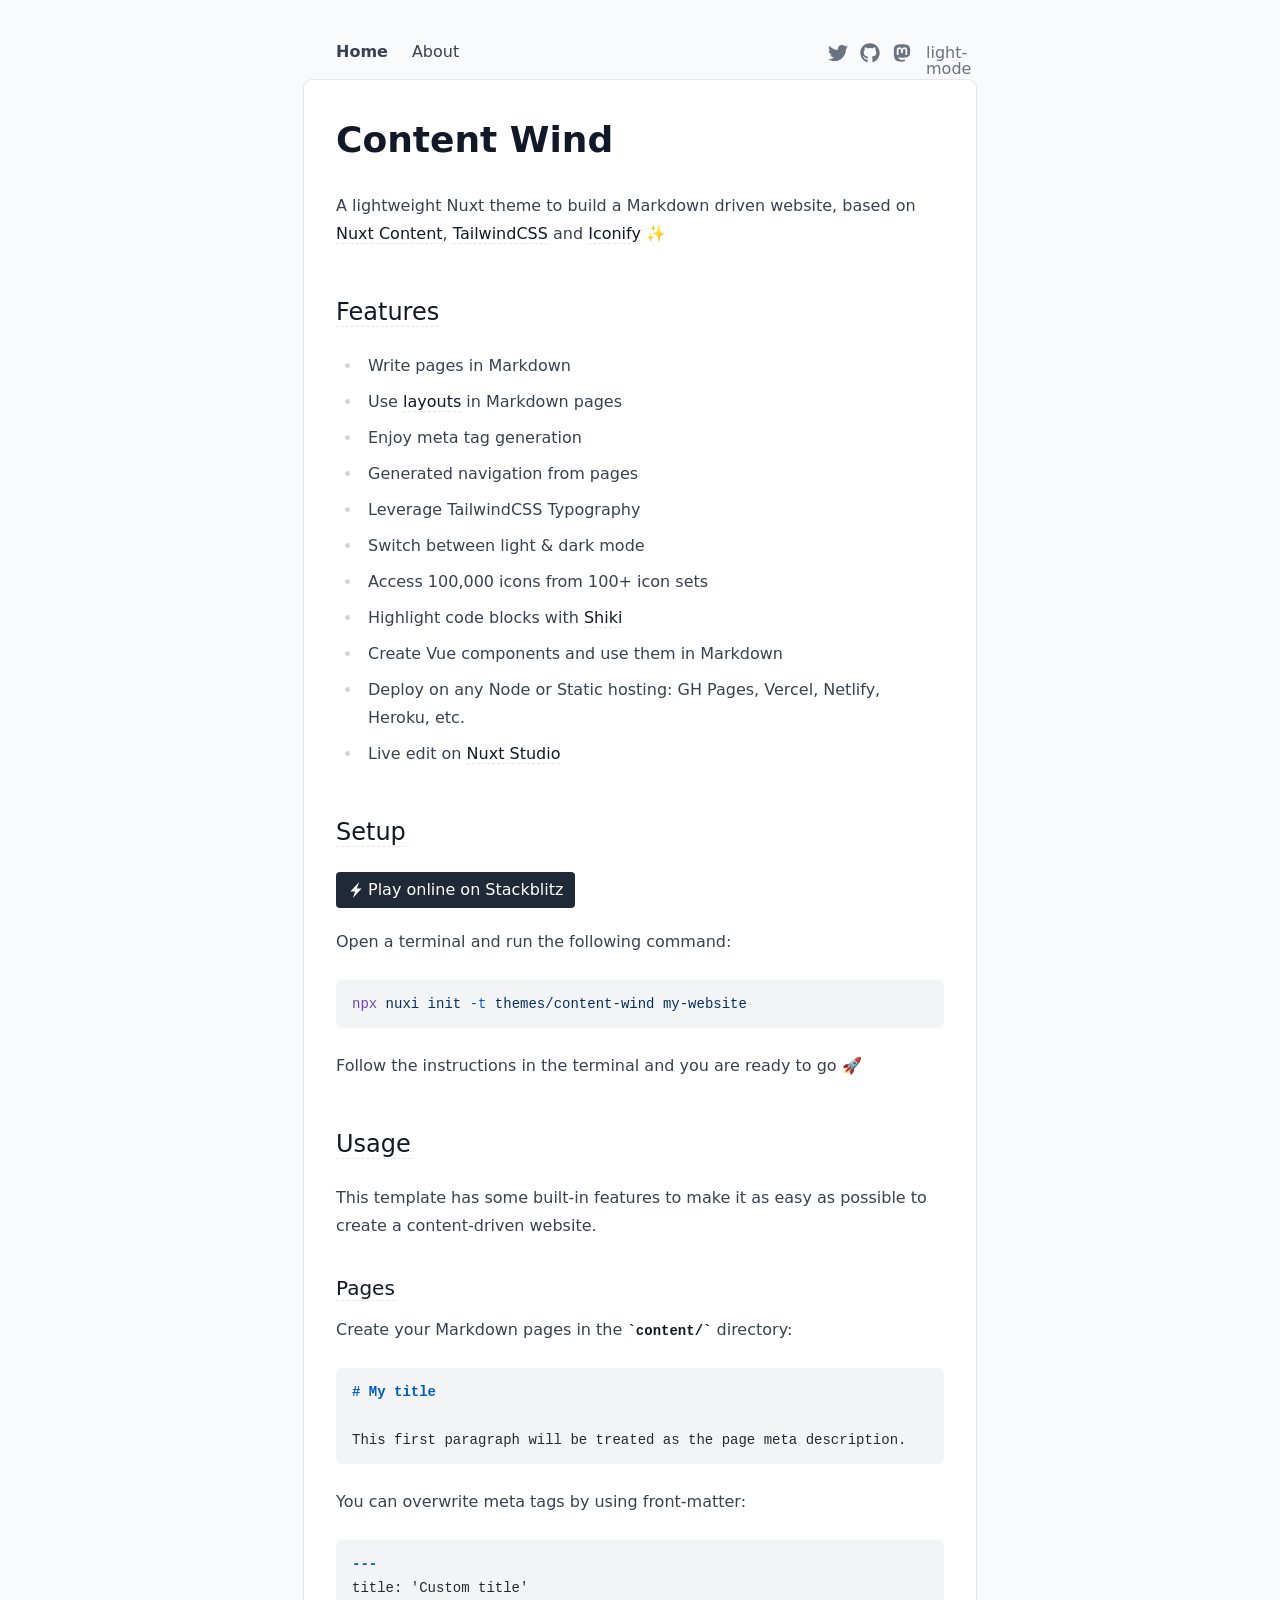
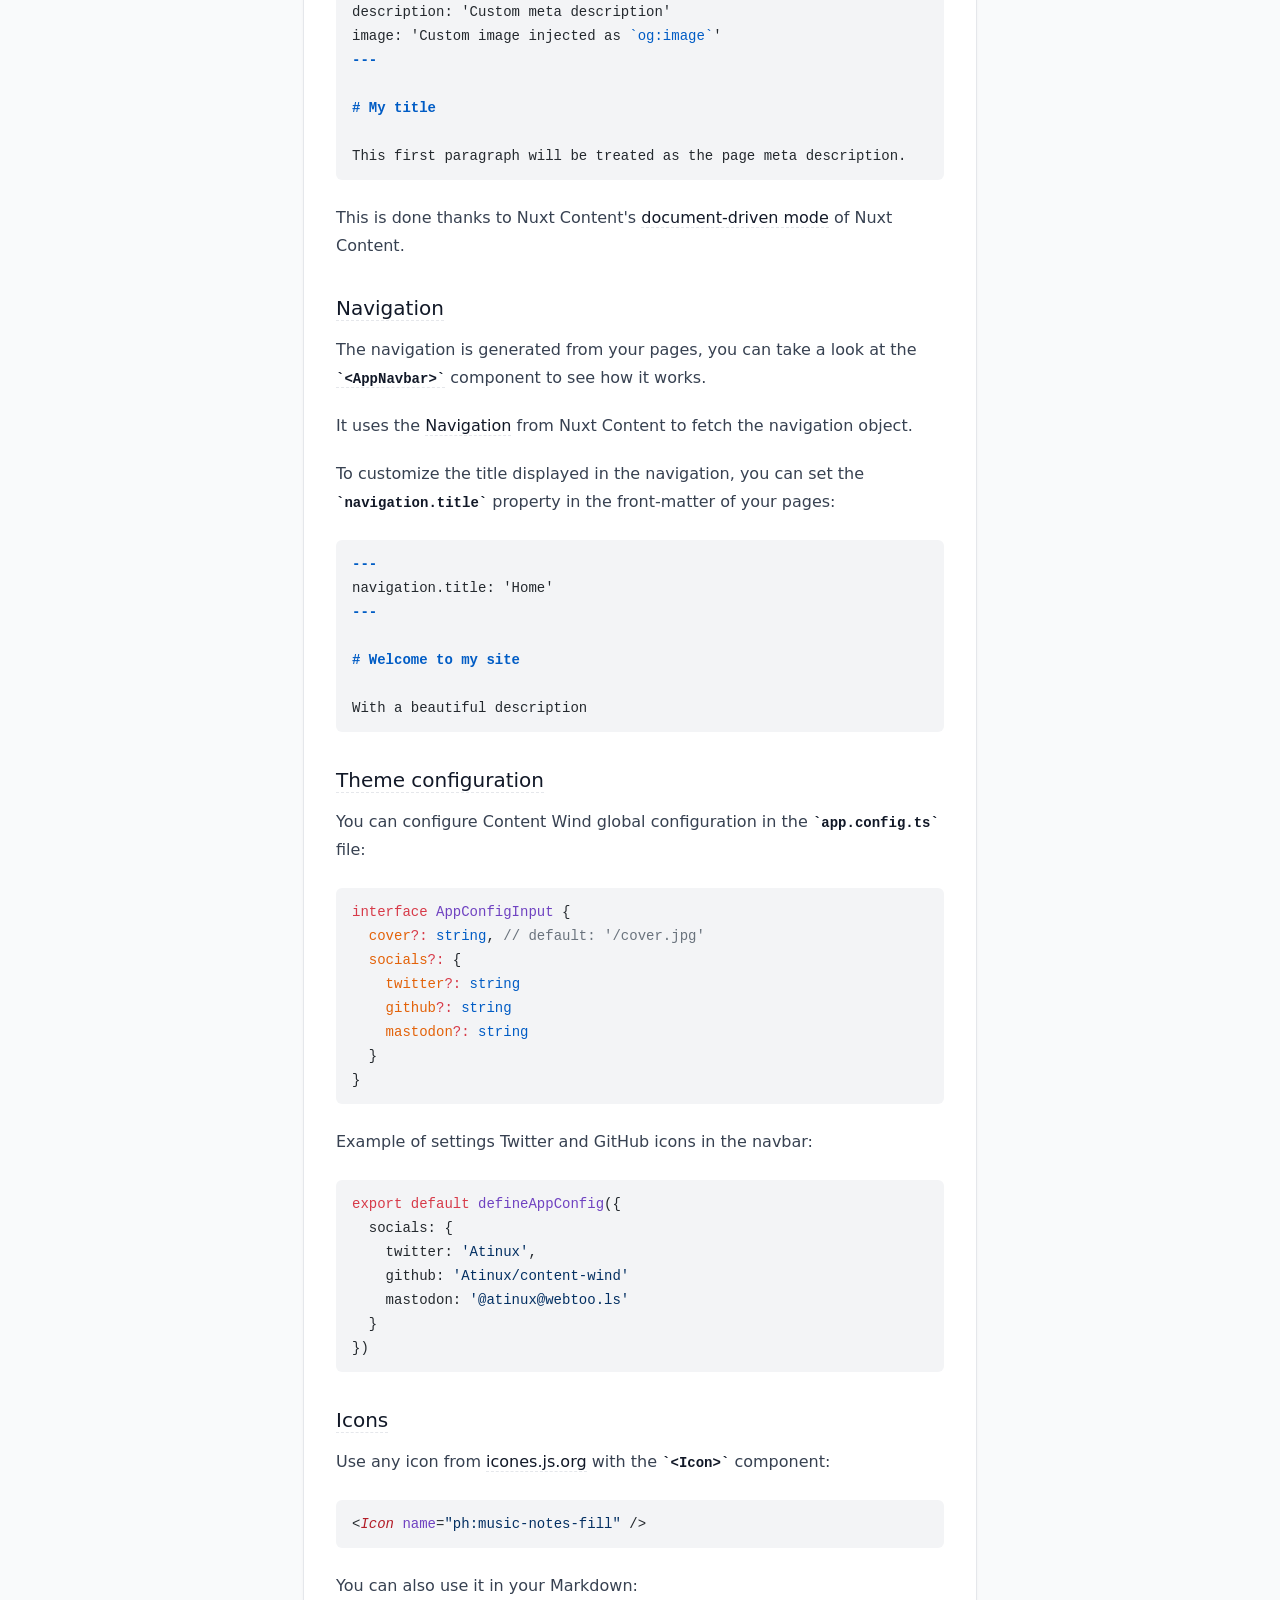
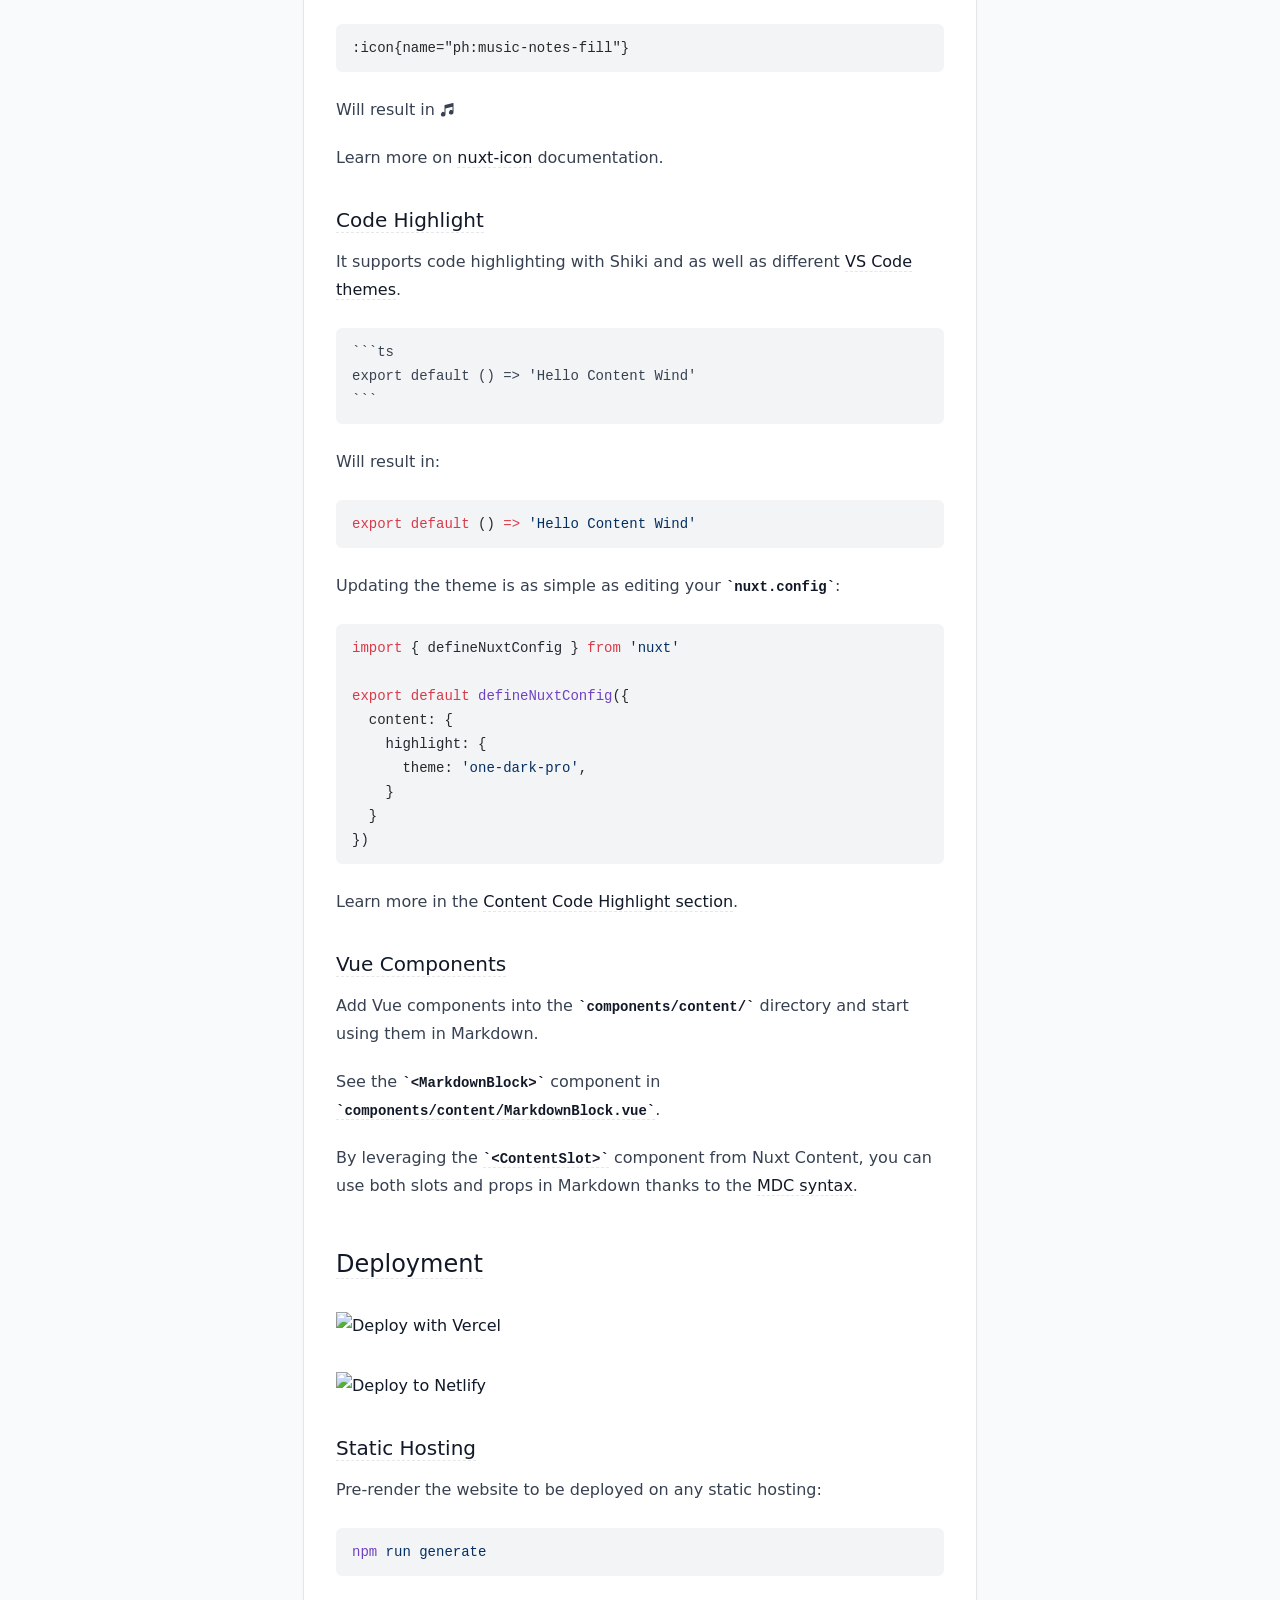
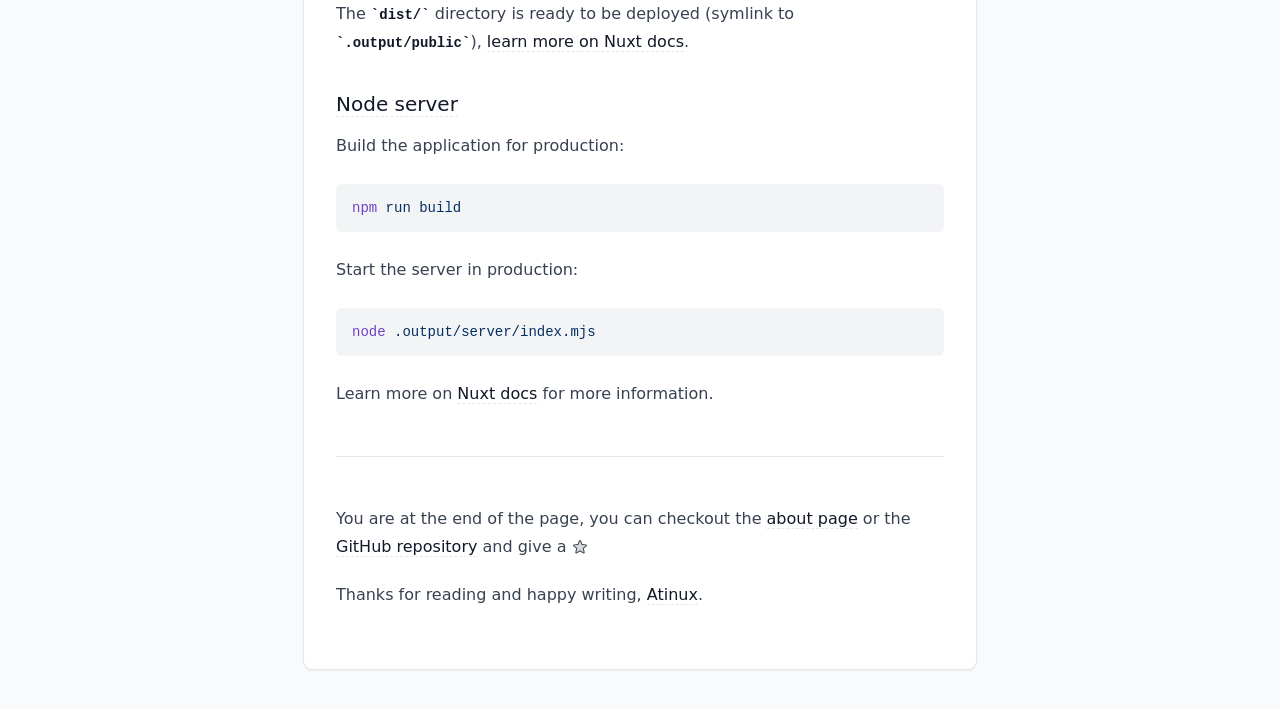
==== index.html @ c70bf77c "Deploying to gh-pages from @ KrisLee1/NuxtStudio@f29d70fa47eca642c0a9702075d99771a6ee9a76 🚀" ====
<!DOCTYPE html><html  lang="en" data-capo=""><head><meta charset="utf-8">
<meta name="viewport" content="width=device-width, initial-scale=1">
<title>Content Wind</title>
<style>/*! tailwindcss v3.4.11 | MIT License | https://tailwindcss.com*/*,:after,:before{border:0 solid #e5e7eb;box-sizing:border-box}:after,:before{--tw-content:""}:host,html{line-height:1.5;-webkit-text-size-adjust:100%;font-family:ui-sans-serif,system-ui,sans-serif,Apple Color Emoji,Segoe UI Emoji,Segoe UI Symbol,Noto Color Emoji;font-feature-settings:normal;font-variation-settings:normal;tab-size:4;-webkit-tap-highlight-color:transparent}body{line-height:inherit;margin:0}hr{border-top-width:1px;color:inherit;height:0}abbr:where([title]){-webkit-text-decoration:underline dotted;text-decoration:underline dotted}h1,h2,h3,h4,h5,h6{font-size:inherit;font-weight:inherit}a{color:inherit;text-decoration:inherit}b,strong{font-weight:bolder}code,kbd,pre,samp{font-family:ui-monospace,SFMono-Regular,Menlo,Monaco,Consolas,Liberation Mono,Courier New,monospace;font-feature-settings:normal;font-size:1em;font-variation-settings:normal}small{font-size:80%}sub,sup{font-size:75%;line-height:0;position:relative;vertical-align:initial}sub{bottom:-.25em}sup{top:-.5em}table{border-collapse:collapse;border-color:inherit;text-indent:0}button,input,optgroup,select,textarea{color:inherit;font-family:inherit;font-feature-settings:inherit;font-size:100%;font-variation-settings:inherit;font-weight:inherit;letter-spacing:inherit;line-height:inherit;margin:0;padding:0}button,select{text-transform:none}button,input:where([type=button]),input:where([type=reset]),input:where([type=submit]){-webkit-appearance:button;background-color:initial;background-image:none}:-moz-focusring{outline:auto}:-moz-ui-invalid{box-shadow:none}progress{vertical-align:initial}::-webkit-inner-spin-button,::-webkit-outer-spin-button{height:auto}[type=search]{-webkit-appearance:textfield;outline-offset:-2px}::-webkit-search-decoration{-webkit-appearance:none}::-webkit-file-upload-button{-webkit-appearance:button;font:inherit}summary{display:list-item}blockquote,dd,dl,figure,h1,h2,h3,h4,h5,h6,hr,p,pre{margin:0}fieldset{margin:0}fieldset,legend{padding:0}menu,ol,ul{list-style:none;margin:0;padding:0}dialog{padding:0}textarea{resize:vertical}input::placeholder,textarea::placeholder{color:#9ca3af;opacity:1}[role=button],button{cursor:pointer}:disabled{cursor:default}audio,canvas,embed,iframe,img,object,svg,video{display:block;vertical-align:middle}img,video{height:auto;max-width:100%}[hidden]{display:none}*,::backdrop,:after,:before{--tw-border-spacing-x:0;--tw-border-spacing-y:0;--tw-translate-x:0;--tw-translate-y:0;--tw-rotate:0;--tw-skew-x:0;--tw-skew-y:0;--tw-scale-x:1;--tw-scale-y:1;--tw-pan-x: ;--tw-pan-y: ;--tw-pinch-zoom: ;--tw-scroll-snap-strictness:proximity;--tw-gradient-from-position: ;--tw-gradient-via-position: ;--tw-gradient-to-position: ;--tw-ordinal: ;--tw-slashed-zero: ;--tw-numeric-figure: ;--tw-numeric-spacing: ;--tw-numeric-fraction: ;--tw-ring-inset: ;--tw-ring-offset-width:0px;--tw-ring-offset-color:#fff;--tw-ring-color:#3b82f680;--tw-ring-offset-shadow:0 0 #0000;--tw-ring-shadow:0 0 #0000;--tw-shadow:0 0 #0000;--tw-shadow-colored:0 0 #0000;--tw-blur: ;--tw-brightness: ;--tw-contrast: ;--tw-grayscale: ;--tw-hue-rotate: ;--tw-invert: ;--tw-saturate: ;--tw-sepia: ;--tw-drop-shadow: ;--tw-backdrop-blur: ;--tw-backdrop-brightness: ;--tw-backdrop-contrast: ;--tw-backdrop-grayscale: ;--tw-backdrop-hue-rotate: ;--tw-backdrop-invert: ;--tw-backdrop-opacity: ;--tw-backdrop-saturate: ;--tw-backdrop-sepia: ;--tw-contain-size: ;--tw-contain-layout: ;--tw-contain-paint: ;--tw-contain-style: }.prose{color:var(--tw-prose-body);max-width:65ch}.prose :where(p):not(:where([class~=not-prose],[class~=not-prose] *)){margin-bottom:1.25em;margin-top:1.25em}.prose :where([class~=lead]):not(:where([class~=not-prose],[class~=not-prose] *)){color:var(--tw-prose-lead);font-size:1.25em;line-height:1.6;margin-bottom:1.2em;margin-top:1.2em}.prose :where(a):not(:where([class~=not-prose],[class~=not-prose] *)){color:var(--tw-prose-links);font-weight:500;text-decoration:underline}.prose :where(strong):not(:where([class~=not-prose],[class~=not-prose] *)){color:var(--tw-prose-bold);font-weight:600}.prose :where(a strong):not(:where([class~=not-prose],[class~=not-prose] *)){color:inherit}.prose :where(blockquote strong):not(:where([class~=not-prose],[class~=not-prose] *)){color:inherit}.prose :where(thead th strong):not(:where([class~=not-prose],[class~=not-prose] *)){color:inherit}.prose :where(ol):not(:where([class~=not-prose],[class~=not-prose] *)){list-style-type:decimal;margin-bottom:1.25em;margin-top:1.25em;padding-inline-start:1.625em}.prose :where(ol[type=A]):not(:where([class~=not-prose],[class~=not-prose] *)){list-style-type:upper-alpha}.prose :where(ol[type=a]):not(:where([class~=not-prose],[class~=not-prose] *)){list-style-type:lower-alpha}.prose :where(ol[type=A s]):not(:where([class~=not-prose],[class~=not-prose] *)){list-style-type:upper-alpha}.prose :where(ol[type=a s]):not(:where([class~=not-prose],[class~=not-prose] *)){list-style-type:lower-alpha}.prose :where(ol[type=I]):not(:where([class~=not-prose],[class~=not-prose] *)){list-style-type:upper-roman}.prose :where(ol[type=i]):not(:where([class~=not-prose],[class~=not-prose] *)){list-style-type:lower-roman}.prose :where(ol[type=I s]):not(:where([class~=not-prose],[class~=not-prose] *)){list-style-type:upper-roman}.prose :where(ol[type=i s]):not(:where([class~=not-prose],[class~=not-prose] *)){list-style-type:lower-roman}.prose :where(ol[type="1"]):not(:where([class~=not-prose],[class~=not-prose] *)){list-style-type:decimal}.prose :where(ul):not(:where([class~=not-prose],[class~=not-prose] *)){list-style-type:disc;margin-bottom:1.25em;margin-top:1.25em;padding-inline-start:1.625em}.prose :where(ol>li):not(:where([class~=not-prose],[class~=not-prose] *))::marker{color:var(--tw-prose-counters);font-weight:400}.prose :where(ul>li):not(:where([class~=not-prose],[class~=not-prose] *))::marker{color:var(--tw-prose-bullets)}.prose :where(dt):not(:where([class~=not-prose],[class~=not-prose] *)){color:var(--tw-prose-headings);font-weight:600;margin-top:1.25em}.prose :where(hr):not(:where([class~=not-prose],[class~=not-prose] *)){border-color:var(--tw-prose-hr);border-top-width:1px;margin-bottom:3em;margin-top:3em}.prose :where(blockquote):not(:where([class~=not-prose],[class~=not-prose] *)){border-inline-start-color:var(--tw-prose-quote-borders);border-inline-start-width:.25rem;color:var(--tw-prose-quotes);font-style:italic;font-weight:500;margin-bottom:1.6em;margin-top:1.6em;padding-inline-start:1em;quotes:"\201C""\201D""\2018""\2019"}.prose :where(blockquote p:first-of-type):not(:where([class~=not-prose],[class~=not-prose] *)):before{content:open-quote}.prose :where(blockquote p:last-of-type):not(:where([class~=not-prose],[class~=not-prose] *)):after{content:close-quote}.prose :where(h1):not(:where([class~=not-prose],[class~=not-prose] *)){color:var(--tw-prose-headings);font-size:2.25em;font-weight:800;line-height:1.1111111;margin-bottom:.8888889em;margin-top:0}.prose :where(h1 strong):not(:where([class~=not-prose],[class~=not-prose] *)){color:inherit;font-weight:900}.prose :where(h2):not(:where([class~=not-prose],[class~=not-prose] *)){color:var(--tw-prose-headings);font-size:1.5em;font-weight:700;line-height:1.3333333;margin-bottom:1em;margin-top:2em}.prose :where(h2 strong):not(:where([class~=not-prose],[class~=not-prose] *)){color:inherit;font-weight:800}.prose :where(h3):not(:where([class~=not-prose],[class~=not-prose] *)){color:var(--tw-prose-headings);font-size:1.25em;font-weight:600;line-height:1.6;margin-bottom:.6em;margin-top:1.6em}.prose :where(h3 strong):not(:where([class~=not-prose],[class~=not-prose] *)){color:inherit;font-weight:700}.prose :where(h4):not(:where([class~=not-prose],[class~=not-prose] *)){color:var(--tw-prose-headings);font-weight:600;line-height:1.5;margin-bottom:.5em;margin-top:1.5em}.prose :where(h4 strong):not(:where([class~=not-prose],[class~=not-prose] *)){color:inherit;font-weight:700}.prose :where(img):not(:where([class~=not-prose],[class~=not-prose] *)){margin-bottom:2em;margin-top:2em}.prose :where(picture):not(:where([class~=not-prose],[class~=not-prose] *)){display:block;margin-bottom:2em;margin-top:2em}.prose :where(video):not(:where([class~=not-prose],[class~=not-prose] *)){margin-bottom:2em;margin-top:2em}.prose :where(kbd):not(:where([class~=not-prose],[class~=not-prose] *)){border-radius:.3125rem;box-shadow:0 0 0 1px rgb(var(--tw-prose-kbd-shadows)/10%),0 3px 0 rgb(var(--tw-prose-kbd-shadows)/10%);color:var(--tw-prose-kbd);font-family:inherit;font-size:.875em;font-weight:500;padding-inline-end:.375em;padding-bottom:.1875em;padding-top:.1875em;padding-inline-start:.375em}.prose :where(code):not(:where([class~=not-prose],[class~=not-prose] *)){color:var(--tw-prose-code);font-size:.875em;font-weight:600}.prose :where(code):not(:where([class~=not-prose],[class~=not-prose] *)):before{content:"`"}.prose :where(code):not(:where([class~=not-prose],[class~=not-prose] *)):after{content:"`"}.prose :where(a code):not(:where([class~=not-prose],[class~=not-prose] *)){color:inherit}.prose :where(h1 code):not(:where([class~=not-prose],[class~=not-prose] *)){color:inherit}.prose :where(h2 code):not(:where([class~=not-prose],[class~=not-prose] *)){color:inherit;font-size:.875em}.prose :where(h3 code):not(:where([class~=not-prose],[class~=not-prose] *)){color:inherit;font-size:.9em}.prose :where(h4 code):not(:where([class~=not-prose],[class~=not-prose] *)){color:inherit}.prose :where(blockquote code):not(:where([class~=not-prose],[class~=not-prose] *)){color:inherit}.prose :where(thead th code):not(:where([class~=not-prose],[class~=not-prose] *)){color:inherit}.prose :where(pre):not(:where([class~=not-prose],[class~=not-prose] *)){background-color:var(--tw-prose-pre-bg);border-radius:.375rem;color:var(--tw-prose-pre-code);font-size:.875em;font-weight:400;line-height:1.7142857;margin-bottom:1.7142857em;margin-top:1.7142857em;overflow-x:auto;padding-inline-end:1.1428571em;padding-bottom:.8571429em;padding-top:.8571429em;padding-inline-start:1.1428571em}.prose :where(pre code):not(:where([class~=not-prose],[class~=not-prose] *)){background-color:initial;border-radius:0;border-width:0;color:inherit;font-family:inherit;font-size:inherit;font-weight:inherit;line-height:inherit;padding:0}.prose :where(pre code):not(:where([class~=not-prose],[class~=not-prose] *)):before{content:none}.prose :where(pre code):not(:where([class~=not-prose],[class~=not-prose] *)):after{content:none}.prose :where(table):not(:where([class~=not-prose],[class~=not-prose] *)){font-size:.875em;line-height:1.7142857;margin-bottom:2em;margin-top:2em;table-layout:auto;width:100%}.prose :where(thead):not(:where([class~=not-prose],[class~=not-prose] *)){border-bottom-color:var(--tw-prose-th-borders);border-bottom-width:1px}.prose :where(thead th):not(:where([class~=not-prose],[class~=not-prose] *)){color:var(--tw-prose-headings);font-weight:600;padding-inline-end:.5714286em;padding-bottom:.5714286em;padding-inline-start:.5714286em;vertical-align:bottom}.prose :where(tbody tr):not(:where([class~=not-prose],[class~=not-prose] *)){border-bottom-color:var(--tw-prose-td-borders);border-bottom-width:1px}.prose :where(tbody tr:last-child):not(:where([class~=not-prose],[class~=not-prose] *)){border-bottom-width:0}.prose :where(tbody td):not(:where([class~=not-prose],[class~=not-prose] *)){vertical-align:initial}.prose :where(tfoot):not(:where([class~=not-prose],[class~=not-prose] *)){border-top-color:var(--tw-prose-th-borders);border-top-width:1px}.prose :where(tfoot td):not(:where([class~=not-prose],[class~=not-prose] *)){vertical-align:top}.prose :where(th,td):not(:where([class~=not-prose],[class~=not-prose] *)){text-align:start}.prose :where(figure>*):not(:where([class~=not-prose],[class~=not-prose] *)){margin-bottom:0;margin-top:0}.prose :where(figcaption):not(:where([class~=not-prose],[class~=not-prose] *)){color:var(--tw-prose-captions);font-size:.875em;line-height:1.4285714;margin-top:.8571429em}.prose{--tw-prose-body:#374151;--tw-prose-headings:#111827;--tw-prose-lead:#4b5563;--tw-prose-links:#111827;--tw-prose-bold:#111827;--tw-prose-counters:#6b7280;--tw-prose-bullets:#d1d5db;--tw-prose-hr:#e5e7eb;--tw-prose-quotes:#111827;--tw-prose-quote-borders:#e5e7eb;--tw-prose-captions:#6b7280;--tw-prose-kbd:#111827;--tw-prose-kbd-shadows:17 24 39;--tw-prose-code:#111827;--tw-prose-pre-code:#e5e7eb;--tw-prose-pre-bg:#1f2937;--tw-prose-th-borders:#d1d5db;--tw-prose-td-borders:#e5e7eb;--tw-prose-invert-body:#d1d5db;--tw-prose-invert-headings:#fff;--tw-prose-invert-lead:#9ca3af;--tw-prose-invert-links:#fff;--tw-prose-invert-bold:#fff;--tw-prose-invert-counters:#9ca3af;--tw-prose-invert-bullets:#4b5563;--tw-prose-invert-hr:#374151;--tw-prose-invert-quotes:#f3f4f6;--tw-prose-invert-quote-borders:#374151;--tw-prose-invert-captions:#9ca3af;--tw-prose-invert-kbd:#fff;--tw-prose-invert-kbd-shadows:255 255 255;--tw-prose-invert-code:#fff;--tw-prose-invert-pre-code:#d1d5db;--tw-prose-invert-pre-bg:#00000080;--tw-prose-invert-th-borders:#4b5563;--tw-prose-invert-td-borders:#374151;font-size:1rem;line-height:1.75}.prose :where(picture>img):not(:where([class~=not-prose],[class~=not-prose] *)){margin-bottom:0;margin-top:0}.prose :where(li):not(:where([class~=not-prose],[class~=not-prose] *)){margin-bottom:.5em;margin-top:.5em}.prose :where(ol>li):not(:where([class~=not-prose],[class~=not-prose] *)){padding-inline-start:.375em}.prose :where(ul>li):not(:where([class~=not-prose],[class~=not-prose] *)){padding-inline-start:.375em}.prose :where(.prose>ul>li p):not(:where([class~=not-prose],[class~=not-prose] *)){margin-bottom:.75em;margin-top:.75em}.prose :where(.prose>ul>li>p:first-child):not(:where([class~=not-prose],[class~=not-prose] *)){margin-top:1.25em}.prose :where(.prose>ul>li>p:last-child):not(:where([class~=not-prose],[class~=not-prose] *)){margin-bottom:1.25em}.prose :where(.prose>ol>li>p:first-child):not(:where([class~=not-prose],[class~=not-prose] *)){margin-top:1.25em}.prose :where(.prose>ol>li>p:last-child):not(:where([class~=not-prose],[class~=not-prose] *)){margin-bottom:1.25em}.prose :where(ul ul,ul ol,ol ul,ol ol):not(:where([class~=not-prose],[class~=not-prose] *)){margin-bottom:.75em;margin-top:.75em}.prose :where(dl):not(:where([class~=not-prose],[class~=not-prose] *)){margin-bottom:1.25em;margin-top:1.25em}.prose :where(dd):not(:where([class~=not-prose],[class~=not-prose] *)){margin-top:.5em;padding-inline-start:1.625em}.prose :where(hr+*):not(:where([class~=not-prose],[class~=not-prose] *)){margin-top:0}.prose :where(h2+*):not(:where([class~=not-prose],[class~=not-prose] *)){margin-top:0}.prose :where(h3+*):not(:where([class~=not-prose],[class~=not-prose] *)){margin-top:0}.prose :where(h4+*):not(:where([class~=not-prose],[class~=not-prose] *)){margin-top:0}.prose :where(thead th:first-child):not(:where([class~=not-prose],[class~=not-prose] *)){padding-inline-start:0}.prose :where(thead th:last-child):not(:where([class~=not-prose],[class~=not-prose] *)){padding-inline-end:0}.prose :where(tbody td,tfoot td):not(:where([class~=not-prose],[class~=not-prose] *)){padding-inline-end:.5714286em;padding-bottom:.5714286em;padding-top:.5714286em;padding-inline-start:.5714286em}.prose :where(tbody td:first-child,tfoot td:first-child):not(:where([class~=not-prose],[class~=not-prose] *)){padding-inline-start:0}.prose :where(tbody td:last-child,tfoot td:last-child):not(:where([class~=not-prose],[class~=not-prose] *)){padding-inline-end:0}.prose :where(figure):not(:where([class~=not-prose],[class~=not-prose] *)){margin-bottom:2em;margin-top:2em}.prose :where(.prose>:first-child):not(:where([class~=not-prose],[class~=not-prose] *)){margin-top:0}.prose :where(.prose>:last-child):not(:where([class~=not-prose],[class~=not-prose] *)){margin-bottom:0}.sr-only{height:1px;margin:-1px;overflow:hidden;padding:0;position:absolute;width:1px;clip:rect(0,0,0,0);border-width:0;white-space:nowrap}.static{position:static}.m-auto{margin:auto}.mx-auto{margin-left:auto;margin-right:auto}.mr-6{margin-right:1.5rem}.block{display:block}.inline-block{display:inline-block}.flex{display:flex}.inline-flex{display:inline-flex}.h-4{height:1rem}.h-5{height:1.25rem}.w-4{width:1rem}.w-5{width:1.25rem}.max-w-2xl{max-width:42rem}.max-w-full{max-width:100%}.max-w-none{max-width:none}.items-center{align-items:center}.justify-between{justify-content:space-between}.gap-1{gap:.25rem}.space-x-3>:not([hidden])~:not([hidden]){--tw-space-x-reverse:0;margin-left:calc(.75rem*(1 - var(--tw-space-x-reverse)));margin-right:calc(.75rem*var(--tw-space-x-reverse))}.overflow-x-auto{overflow-x:auto}.rounded{border-radius:.25rem}.bg-gray-50{--tw-bg-opacity:1;background-color:rgb(249 250 251/var(--tw-bg-opacity))}.bg-gray-800{--tw-bg-opacity:1;background-color:rgb(31 41 55/var(--tw-bg-opacity))}.bg-white{--tw-bg-opacity:1;background-color:rgb(255 255 255/var(--tw-bg-opacity))}.px-3{padding-left:.75rem;padding-right:.75rem}.px-4{padding-left:1rem;padding-right:1rem}.py-1{padding-bottom:.25rem;padding-top:.25rem}.py-10{padding-bottom:2.5rem;padding-top:2.5rem}.py-4{padding-bottom:1rem;padding-top:1rem}.text-2xl{font-size:1.5rem;line-height:2rem}.font-bold{font-weight:700}.text-black{--tw-text-opacity:1;color:rgb(0 0 0/var(--tw-text-opacity))}.text-gray-500{--tw-text-opacity:1;color:rgb(107 114 128/var(--tw-text-opacity))}.text-gray-700{--tw-text-opacity:1;color:rgb(55 65 81/var(--tw-text-opacity))}.text-white{--tw-text-opacity:1;color:rgb(255 255 255/var(--tw-text-opacity))}.no-underline{text-decoration-line:none}.ring-1{--tw-ring-offset-shadow:var(--tw-ring-inset) 0 0 0 var(--tw-ring-offset-width) var(--tw-ring-offset-color);--tw-ring-shadow:var(--tw-ring-inset) 0 0 0 calc(1px + var(--tw-ring-offset-width)) var(--tw-ring-color);box-shadow:var(--tw-ring-offset-shadow),var(--tw-ring-shadow),var(--tw-shadow,0 0 #0000)}.ring-gray-200{--tw-ring-opacity:1;--tw-ring-color:rgb(229 231 235/var(--tw-ring-opacity))}.transition{transition-duration:.15s;transition-property:color,background-color,border-color,text-decoration-color,fill,stroke,opacity,box-shadow,transform,filter,-webkit-backdrop-filter;transition-property:color,background-color,border-color,text-decoration-color,fill,stroke,opacity,box-shadow,transform,filter,backdrop-filter;transition-property:color,background-color,border-color,text-decoration-color,fill,stroke,opacity,box-shadow,transform,filter,backdrop-filter,-webkit-backdrop-filter;transition-timing-function:cubic-bezier(.4,0,.2,1)}.dark\:prose-invert:is(.dark *){--tw-prose-body:var(--tw-prose-invert-body);--tw-prose-headings:var(--tw-prose-invert-headings);--tw-prose-lead:var(--tw-prose-invert-lead);--tw-prose-links:var(--tw-prose-invert-links);--tw-prose-bold:var(--tw-prose-invert-bold);--tw-prose-counters:var(--tw-prose-invert-counters);--tw-prose-bullets:var(--tw-prose-invert-bullets);--tw-prose-hr:var(--tw-prose-invert-hr);--tw-prose-quotes:var(--tw-prose-invert-quotes);--tw-prose-quote-borders:var(--tw-prose-invert-quote-borders);--tw-prose-captions:var(--tw-prose-invert-captions);--tw-prose-kbd:var(--tw-prose-invert-kbd);--tw-prose-kbd-shadows:var(--tw-prose-invert-kbd-shadows);--tw-prose-code:var(--tw-prose-invert-code);--tw-prose-pre-code:var(--tw-prose-invert-pre-code);--tw-prose-pre-bg:var(--tw-prose-invert-pre-bg);--tw-prose-th-borders:var(--tw-prose-invert-th-borders);--tw-prose-td-borders:var(--tw-prose-invert-td-borders)}.hover\:text-gray-700:hover{--tw-text-opacity:1;color:rgb(55 65 81/var(--tw-text-opacity))}.prose-a\:border-b :is(:where(a):not(:where([class~=not-prose],[class~=not-prose] *))){border-bottom-width:1px}.prose-a\:border-dashed :is(:where(a):not(:where([class~=not-prose],[class~=not-prose] *))){border-style:dashed}.prose-a\:font-normal :is(:where(a):not(:where([class~=not-prose],[class~=not-prose] *))){font-weight:400}.prose-a\:no-underline :is(:where(a):not(:where([class~=not-prose],[class~=not-prose] *))){text-decoration-line:none}.hover\:prose-a\:border-solid :is(:where(a):not(:where([class~=not-prose],[class~=not-prose] *))):hover{border-style:solid}.hover\:prose-a\:border-primary-400 :is(:where(a):not(:where([class~=not-prose],[class~=not-prose] *))):hover{--tw-border-opacity:1;border-color:rgb(52 211 153/var(--tw-border-opacity))}.hover\:prose-a\:text-primary-400 :is(:where(a):not(:where([class~=not-prose],[class~=not-prose] *))):hover{--tw-text-opacity:1;color:rgb(52 211 153/var(--tw-text-opacity))}.prose-pre\:bg-gray-100 :is(:where(pre):not(:where([class~=not-prose],[class~=not-prose] *))){--tw-bg-opacity:1;background-color:rgb(243 244 246/var(--tw-bg-opacity))}.dark\:bg-gray-200:is(.dark *){--tw-bg-opacity:1;background-color:rgb(229 231 235/var(--tw-bg-opacity))}.dark\:bg-gray-800:is(.dark *){--tw-bg-opacity:1;background-color:rgb(31 41 55/var(--tw-bg-opacity))}.dark\:bg-gray-900:is(.dark *){--tw-bg-opacity:1;background-color:rgb(17 24 39/var(--tw-bg-opacity))}.dark\:text-gray-100:is(.dark *){--tw-text-opacity:1;color:rgb(243 244 246/var(--tw-text-opacity))}.dark\:text-gray-200:is(.dark *){--tw-text-opacity:1;color:rgb(229 231 235/var(--tw-text-opacity))}.dark\:text-gray-300:is(.dark *){--tw-text-opacity:1;color:rgb(209 213 219/var(--tw-text-opacity))}.dark\:text-gray-950:is(.dark *){--tw-text-opacity:1;color:rgb(3 7 18/var(--tw-text-opacity))}.dark\:ring-gray-700:is(.dark *){--tw-ring-opacity:1;--tw-ring-color:rgb(55 65 81/var(--tw-ring-opacity))}.dark\:hover\:text-gray-300:hover:is(.dark *){--tw-text-opacity:1;color:rgb(209 213 219/var(--tw-text-opacity))}.dark\:prose-pre\:bg-gray-900 :is(:where(pre):not(:where([class~=not-prose],[class~=not-prose] *))):is(.dark *){--tw-bg-opacity:1;background-color:rgb(17 24 39/var(--tw-bg-opacity))}@media (min-width:640px){.sm\:rounded{border-radius:.25rem}.sm\:rounded-lg{border-radius:.5rem}.sm\:px-8{padding-left:2rem;padding-right:2rem}.sm\:pb-10{padding-bottom:2.5rem}.sm\:pt-6{padding-top:1.5rem}.sm\:shadow{--tw-shadow:0 1px 3px 0 #0000001a,0 1px 2px -1px #0000001a;--tw-shadow-colored:0 1px 3px 0 var(--tw-shadow-color),0 1px 2px -1px var(--tw-shadow-color);box-shadow:var(--tw-ring-offset-shadow,0 0 #0000),var(--tw-ring-shadow,0 0 #0000),var(--tw-shadow)}}</style>
<style>.icon[data-v-ace4b840]{display:inline-block;vertical-align:middle}</style>
<style>body{--tw-bg-opacity:1;background-color:rgb(249 250 251/var(--tw-bg-opacity));--tw-text-opacity:1;color:rgb(0 0 0/var(--tw-text-opacity))}body:is(.dark *){--tw-bg-opacity:1;background-color:rgb(17 24 39/var(--tw-bg-opacity));--tw-text-opacity:1;color:rgb(255 255 255/var(--tw-text-opacity))}</style>
<style>pre code .line{display:block;min-height:1rem}</style>
<link rel="stylesheet" href="/_nuxt/entry.tYjuJt8X.css">
<link rel="stylesheet" href="/_nuxt/ProsePre.CchFRBtv.css">
<link rel="preload" as="fetch" crossorigin="anonymous" href="/_payload.json?e1b3718d-8c30-4d06-b3ec-62248e1300a6">
<link rel="modulepreload" as="script" crossorigin href="/_nuxt/DKUVEzHw.js">
<link rel="modulepreload" as="script" crossorigin href="/_nuxt/0jlsNWwi.js">
<link rel="modulepreload" as="script" crossorigin href="/_nuxt/Mc8nxENT.js">
<link rel="modulepreload" as="script" crossorigin href="/_nuxt/BUkFqQFL.js">
<link rel="modulepreload" as="script" crossorigin href="/_nuxt/DtLCt8gj.js">
<link rel="modulepreload" as="script" crossorigin href="/_nuxt/Dnd51l0P.js">
<link rel="modulepreload" as="script" crossorigin href="/_nuxt/C_BQCv-3.js">
<link rel="modulepreload" as="script" crossorigin href="/_nuxt/BaBw9gQB.js">
<link rel="modulepreload" as="script" crossorigin href="/_nuxt/ILtWHejj.js">
<link rel="modulepreload" as="script" crossorigin href="/_nuxt/4TFLU5Qj.js">
<link rel="modulepreload" as="script" crossorigin href="/_nuxt/e75wGphH.js">
<link rel="modulepreload" as="script" crossorigin href="/_nuxt/ghq30vK_.js">
<link rel="modulepreload" as="script" crossorigin href="/_nuxt/BmxcoQhh.js">
<link rel="modulepreload" as="script" crossorigin href="/_nuxt/DkkIosAB.js">
<link rel="modulepreload" as="script" crossorigin href="/_nuxt/DTRbR47y.js">
<link rel="modulepreload" as="script" crossorigin href="/_nuxt/JuP4t197.js">
<link rel="modulepreload" as="script" crossorigin href="/_nuxt/DZ3sCHRZ.js">
<link rel="modulepreload" as="script" crossorigin href="/_nuxt/bhCpz044.js">
<link rel="modulepreload" as="script" crossorigin href="/_nuxt/C-7rSK2e.js">
<link rel="modulepreload" as="script" crossorigin href="/_nuxt/-KRZpx7e.js">
<link rel="modulepreload" as="script" crossorigin href="/_nuxt/D6UZxN9o.js">
<link rel="modulepreload" as="script" crossorigin href="/_nuxt/Bue-kjl5.js">
<link rel="modulepreload" as="script" crossorigin href="/_nuxt/CQ6VkJJ4.js">
<link rel="modulepreload" as="script" crossorigin href="/_nuxt/B_ZmonXy.js">
<link rel="modulepreload" as="script" crossorigin href="/_nuxt/D_6B6b4c.js">
<link rel="modulepreload" as="script" crossorigin href="/_nuxt/CIabNiH2.js">
<link rel="prefetch" as="script" crossorigin href="/_nuxt/CpS_xbt1.js">
<link rel="prefetch" as="script" crossorigin href="/_nuxt/Cy__Zs_g.js">
<link rel="prefetch" as="style" href="/_nuxt/useStudio.BeSyjJtw.css">
<link rel="prefetch" as="script" crossorigin href="/_nuxt/BKSRr8Of.js">
<link rel="prefetch" as="script" crossorigin href="/_nuxt/5QQ8Gueo.js">
<link rel="prefetch" as="script" crossorigin href="/_nuxt/Dg1F_ZWV.js">
<meta content="/cover.jpg" property="og:image">
<meta name="twitter:card" content="summary_large_image">
<meta property="og:title" content="Content Wind">
<meta name="description" content="A lightweight Nuxt theme to build a Markdown driven website, based on Nuxt Content, TailwindCSS and Iconify ✨">
<meta property="og:description" content="A lightweight Nuxt theme to build a Markdown driven website, based on Nuxt Content, TailwindCSS and Iconify ✨">
<script type="module" src="/_nuxt/DKUVEzHw.js" crossorigin></script><script>"use strict";(()=>{const t=window,e=document.documentElement,c=["dark","light"],n=getStorageValue("localStorage","nuxt-color-mode")||"system";let i=n==="system"?u():n;const r=e.getAttribute("data-color-mode-forced");r&&(i=r),l(i),t["__NUXT_COLOR_MODE__"]={preference:n,value:i,getColorScheme:u,addColorScheme:l,removeColorScheme:d};function l(o){const s=""+o+"",a="";e.classList?e.classList.add(s):e.className+=" "+s,a&&e.setAttribute("data-"+a,o)}function d(o){const s=""+o+"",a="";e.classList?e.classList.remove(s):e.className=e.className.replace(new RegExp(s,"g"),""),a&&e.removeAttribute("data-"+a)}function f(o){return t.matchMedia("(prefers-color-scheme"+o+")")}function u(){if(t.matchMedia&&f("").media!=="not all"){for(const o of c)if(f(":"+o).matches)return o}return"light"}})();function getStorageValue(t,e){switch(t){case"localStorage":return window.localStorage.getItem(e);case"sessionStorage":return window.sessionStorage.getItem(e);case"cookie":return getCookie(e);default:return null}}function getCookie(t){const c=("; "+window.document.cookie).split("; "+t+"=");if(c.length===2)return c.pop()?.split(";").shift()}</script></head><body><div id="__nuxt"><div class="sm:pt-6 sm:pb-10"><!----><!----><!----><div class="nuxt-loading-indicator" style="position:fixed;top:0;right:0;left:0;pointer-events:none;width:auto;height:3px;opacity:0;background:repeating-linear-gradient(to right,#00dc82 0%,#34cdfe 50%,#0047e1 100%);background-size:Infinity% auto;transform:scaleX(0%);transform-origin:left;transition:transform 0.1s, height 0.4s, opacity 0.4s;z-index:999999;"></div><div class="flex justify-between max-w-2xl px-4 py-4 mx-auto sm:px-8"><div class="text-gray-700 dark:text-gray-200"><!--[--><a aria-current="page" href="/" class="font-bold router-link-exact-active mr-6">Home</a><a href="/about" class="mr-6">About</a><!--]--></div><div class="space-x-3 transition text-gray-500"><a href="https://twitter.com/Atinux" title="Twitter" class="dark:text-gray-100 hover:text-gray-700 dark:hover:text-gray-300"><svg xmlns="http://www.w3.org/2000/svg" xmlns:xlink="http://www.w3.org/1999/xlink" aria-hidden="true" role="img" class="icon w-5 h-5" style="" width="1em" height="1em" viewBox="0 0 512 512" data-v-ace4b840><path fill="currentColor" d="M459.37 151.716c.325 4.548.325 9.097.325 13.645c0 138.72-105.583 298.558-298.558 298.558c-59.452 0-114.68-17.219-161.137-47.106c8.447.974 16.568 1.299 25.34 1.299c49.055 0 94.213-16.568 130.274-44.832c-46.132-.975-84.792-31.188-98.112-72.772c6.498.974 12.995 1.624 19.818 1.624c9.421 0 18.843-1.3 27.614-3.573c-48.081-9.747-84.143-51.98-84.143-102.985v-1.299c13.969 7.797 30.214 12.67 47.431 13.319c-28.264-18.843-46.781-51.005-46.781-87.391c0-19.492 5.197-37.36 14.294-52.954c51.655 63.675 129.3 105.258 216.365 109.807c-1.624-7.797-2.599-15.918-2.599-24.04c0-57.828 46.782-104.934 104.934-104.934c30.213 0 57.502 12.67 76.67 33.137c23.715-4.548 46.456-13.32 66.599-25.34c-7.798 24.366-24.366 44.833-46.132 57.827c21.117-2.273 41.584-8.122 60.426-16.243c-14.292 20.791-32.161 39.308-52.628 54.253"/></svg></a><a href="https://github.com/Atinux/content-wind" title="GitHub" class="dark:text-gray-100 hover:text-gray-700 dark:hover:text-gray-300"><svg xmlns="http://www.w3.org/2000/svg" xmlns:xlink="http://www.w3.org/1999/xlink" aria-hidden="true" role="img" class="icon w-5 h-5" style="" width="1em" height="1em" viewBox="0 0 496 512" data-v-ace4b840><path fill="currentColor" d="M165.9 397.4c0 2-2.3 3.6-5.2 3.6c-3.3.3-5.6-1.3-5.6-3.6c0-2 2.3-3.6 5.2-3.6c3-.3 5.6 1.3 5.6 3.6m-31.1-4.5c-.7 2 1.3 4.3 4.3 4.9c2.6 1 5.6 0 6.2-2s-1.3-4.3-4.3-5.2c-2.6-.7-5.5.3-6.2 2.3m44.2-1.7c-2.9.7-4.9 2.6-4.6 4.9c.3 2 2.9 3.3 5.9 2.6c2.9-.7 4.9-2.6 4.6-4.6c-.3-1.9-3-3.2-5.9-2.9M244.8 8C106.1 8 0 113.3 0 252c0 110.9 69.8 205.8 169.5 239.2c12.8 2.3 17.3-5.6 17.3-12.1c0-6.2-.3-40.4-.3-61.4c0 0-70 15-84.7-29.8c0 0-11.4-29.1-27.8-36.6c0 0-22.9-15.7 1.6-15.4c0 0 24.9 2 38.6 25.8c21.9 38.6 58.6 27.5 72.9 20.9c2.3-16 8.8-27.1 16-33.7c-55.9-6.2-112.3-14.3-112.3-110.5c0-27.5 7.6-41.3 23.6-58.9c-2.6-6.5-11.1-33.3 2.6-67.9c20.9-6.5 69 27 69 27c20-5.6 41.5-8.5 62.8-8.5s42.8 2.9 62.8 8.5c0 0 48.1-33.6 69-27c13.7 34.7 5.2 61.4 2.6 67.9c16 17.7 25.8 31.5 25.8 58.9c0 96.5-58.9 104.2-114.8 110.5c9.2 7.9 17 22.9 17 46.4c0 33.7-.3 75.4-.3 83.6c0 6.5 4.6 14.4 17.3 12.1C428.2 457.8 496 362.9 496 252C496 113.3 383.5 8 244.8 8M97.2 352.9c-1.3 1-1 3.3.7 5.2c1.6 1.6 3.9 2.3 5.2 1c1.3-1 1-3.3-.7-5.2c-1.6-1.6-3.9-2.3-5.2-1m-10.8-8.1c-.7 1.3.3 2.9 2.3 3.9c1.6 1 3.6.7 4.3-.7c.7-1.3-.3-2.9-2.3-3.9c-2-.6-3.6-.3-4.3.7m32.4 35.6c-1.6 1.3-1 4.3 1.3 6.2c2.3 2.3 5.2 2.6 6.5 1c1.3-1.3.7-4.3-1.3-6.2c-2.2-2.3-5.2-2.6-6.5-1m-11.4-14.7c-1.6 1-1.6 3.6 0 5.9s4.3 3.3 5.6 2.3c1.6-1.3 1.6-3.9 0-6.2c-1.4-2.3-4-3.3-5.6-2"/></svg></a><a href="https://elk.zone/@atinux@webtoo.ls" title="Mastodon" class="dark:text-gray-100 hover:text-gray-700 dark:hover:text-gray-300"><svg xmlns="http://www.w3.org/2000/svg" xmlns:xlink="http://www.w3.org/1999/xlink" aria-hidden="true" role="img" class="icon w-5 h-5" style="" width="1em" height="1em" viewBox="0 0 448 512" data-v-ace4b840><path fill="currentColor" d="M433 179.11c0-97.2-63.71-125.7-63.71-125.7c-62.52-28.7-228.56-28.4-290.48 0c0 0-63.72 28.5-63.72 125.7c0 115.7-6.6 259.4 105.63 289.1c40.51 10.7 75.32 13 103.33 11.4c50.81-2.8 79.32-18.1 79.32-18.1l-1.7-36.9s-36.31 11.4-77.12 10.1c-40.41-1.4-83-4.4-89.63-54a102.5 102.5 0 0 1-.9-13.9c85.63 20.9 158.65 9.1 178.75 6.7c56.12-6.7 105-41.3 111.23-72.9c9.8-49.8 9-121.5 9-121.5m-75.12 125.2h-46.63v-114.2c0-49.7-64-51.6-64 6.9v62.5h-46.33V197c0-58.5-64-56.6-64-6.9v114.2H90.19c0-122.1-5.2-147.9 18.41-175c25.9-28.9 79.82-30.8 103.83 6.1l11.6 19.5l11.6-19.5c24.11-37.1 78.12-34.8 103.83-6.1c23.71 27.3 18.4 53 18.4 175z"/></svg></a><button aria-label="Color Mode" class="inline-block w-5 dark:text-gray-100 hover:text-gray-700 dark:hover:text-gray-300"><span>...</span></button></div></div><!--[--><div class="document-driven-page"><div class="max-w-2xl px-4 py-10 m-auto bg-white sm:px-8 sm:shadow dark:bg-gray-800 ring-1 ring-gray-200 dark:ring-gray-700 sm:rounded-lg"><main class="max-w-none prose dark:prose-invert prose-pre:bg-gray-100 dark:prose-pre:bg-gray-900 hover:prose-a:text-primary-400 prose-a:font-normal prose-a:no-underline prose-a:border-dashed prose-a:border-b hover:prose-a:border-solid hover:prose-a:border-primary-400"><!--[--><div><h1 id="content-wind"><!--[-->Content Wind<!--]--></h1><p><!--[-->A lightweight Nuxt theme to build a Markdown driven website, based on <a href="https://content.nuxt.com" rel="nofollow"><!--[-->Nuxt Content<!--]--></a>, <a href="https://tailwindcss.com" rel="nofollow"><!--[-->TailwindCSS<!--]--></a> and <a href="https://iconify.design" rel="nofollow"><!--[-->Iconify<!--]--></a> ✨<!--]--></p><h2 id="features"><a href="#features"><!--[-->Features<!--]--></a></h2><ul><!--[--><li><!--[-->Write pages in Markdown<!--]--></li><li><!--[-->Use <a href="https://nuxt.com/docs/guide/directory-structure/layouts" rel="nofollow"><!--[-->layouts<!--]--></a> in Markdown pages<!--]--></li><li><!--[-->Enjoy meta tag generation<!--]--></li><li><!--[-->Generated navigation from pages<!--]--></li><li><!--[-->Leverage TailwindCSS Typography<!--]--></li><li><!--[-->Switch between light &amp; dark mode<!--]--></li><li><!--[-->Access 100,000 icons from 100+ icon sets<!--]--></li><li><!--[-->Highlight code blocks with <a href="https://shiki.matsu.io" rel="nofollow"><!--[-->Shiki<!--]--></a><!--]--></li><li><!--[-->Create Vue components and use them in Markdown<!--]--></li><li><!--[-->Deploy on any Node or Static hosting: GH Pages, Vercel, Netlify, Heroku, etc.<!--]--></li><li><!--[-->Live edit on <a href="https://nuxt.studio" rel="nofollow"><!--[-->Nuxt Studio<!--]--></a><!--]--></li><!--]--></ul><h2 id="setup"><a href="#setup"><!--[-->Setup<!--]--></a></h2><span class="not-prose"><a href="https://stackblitz.com/github/Atinux/content-wind/tree/main/.demo?file=content%2F1.index.md" rel="noopener noreferrer" class="inline-flex items-center gap-1 text-white bg-gray-800 dark:bg-gray-200 dark:text-gray-950 px-3 py-1 rounded no-underline"><svg xmlns="http://www.w3.org/2000/svg" xmlns:xlink="http://www.w3.org/1999/xlink" aria-hidden="true" role="img" class="icon w-4 h-4" style="" width="1em" height="1em" viewBox="0 0 24 24" data-v-ace4b840><path fill="currentColor" d="M10.797 14.182H3.635L16.728 0l-3.525 9.818h7.162L7.272 24l3.524-9.818Z"/></svg><!--[-->Play online on Stackblitz<!--]--></a></span><p><!--[-->Open a terminal and run the following command:<!--]--></p><!--[--><pre class="language-bash shiki shiki-themes github-dark github-light" style=""><!--[--><code><span class="line" line="1"><span style="--shiki-dark:#B392F0;--shiki-default:#6F42C1">npx</span><span style="--shiki-dark:#9ECBFF;--shiki-default:#032F62"> nuxi</span><span style="--shiki-dark:#9ECBFF;--shiki-default:#032F62"> init</span><span style="--shiki-dark:#79B8FF;--shiki-default:#005CC5"> -t</span><span style="--shiki-dark:#9ECBFF;--shiki-default:#032F62"> themes/content-wind</span><span style="--shiki-dark:#9ECBFF;--shiki-default:#032F62"> my-website
</span></span></code><!--]--></pre><!--]--><p><!--[-->Follow the instructions in the terminal and you are ready to go 🚀<!--]--></p><h2 id="usage"><a href="#usage"><!--[-->Usage<!--]--></a></h2><p><!--[-->This template has some built-in features to make it as easy as possible to create a content-driven website.<!--]--></p><h3 id="pages"><a href="#pages"><!--[-->Pages<!--]--></a></h3><p><!--[-->Create your Markdown pages in the <code class=""><!--[-->content/<!--]--></code> directory:<!--]--></p><!--[--><pre class="language-md shiki shiki-themes github-dark github-light" style=""><!--[--><code><span class="line" line="1"><span style="--shiki-dark:#79B8FF;--shiki-default:#005CC5;--shiki-dark-font-weight:bold;--shiki-default-font-weight:bold"># My title
</span></span><span class="line" line="2"><span emptylineplaceholder="true">
</span></span><span class="line" line="3"><span style="--shiki-dark:#E1E4E8;--shiki-default:#24292E">This first paragraph will be treated as the page meta description.
</span></span></code><!--]--></pre><!--]--><p><!--[-->You can overwrite meta tags by using front-matter:<!--]--></p><!--[--><pre class="language-md shiki shiki-themes github-dark github-light" style=""><!--[--><code><span class="line" line="1"><span style="--shiki-dark:#79B8FF;--shiki-default:#005CC5;--shiki-dark-font-weight:bold;--shiki-default-font-weight:bold">---
</span></span><span class="line" line="2"><span style="--shiki-dark:#E1E4E8;--shiki-default:#24292E">title: &#39;Custom title&#39;
</span></span><span class="line" line="3"><span style="--shiki-dark:#E1E4E8;--shiki-default:#24292E">description: &#39;Custom meta description&#39;
</span></span><span class="line" line="4"><span style="--shiki-dark:#E1E4E8;--shiki-default:#24292E">image: &#39;Custom image injected as </span><span style="--shiki-dark:#79B8FF;--shiki-default:#005CC5">`og:image`</span><span style="--shiki-dark:#E1E4E8;--shiki-default:#24292E">&#39;
</span></span><span class="line" line="5"><span style="--shiki-dark:#79B8FF;--shiki-default:#005CC5;--shiki-dark-font-weight:bold;--shiki-default-font-weight:bold">---
</span></span><span class="line" line="6"><span emptylineplaceholder="true">
</span></span><span class="line" line="7"><span style="--shiki-dark:#79B8FF;--shiki-default:#005CC5;--shiki-dark-font-weight:bold;--shiki-default-font-weight:bold"># My title
</span></span><span class="line" line="8"><span emptylineplaceholder="true">
</span></span><span class="line" line="9"><span style="--shiki-dark:#E1E4E8;--shiki-default:#24292E">This first paragraph will be treated as the page meta description.
</span></span></code><!--]--></pre><!--]--><p><!--[-->This is done thanks to Nuxt Content&#39;s <a href="https://content.nuxtjs.org/guide/writing/document-driven" rel="nofollow"><!--[-->document-driven mode<!--]--></a> of Nuxt Content.<!--]--></p><h3 id="navigation"><a href="#navigation"><!--[-->Navigation<!--]--></a></h3><p><!--[-->The navigation is generated from your pages, you can take a look at the <a href="https://github.com/Atinux/content-wind/blob/main/components/AppNavbar.vue" rel="nofollow"><!--[--><code class=""><!--[-->&lt;AppNavbar&gt;<!--]--></code><!--]--></a> component to see how it works.<!--]--></p><p><!--[-->It uses the <a href="https://content.nuxt.com/usage/navigation" rel="nofollow"><!--[-->Navigation<!--]--></a>  from Nuxt Content to fetch the navigation object.<!--]--></p><p><!--[-->To customize the title displayed in the navigation, you can set the <code class=""><!--[-->navigation.title<!--]--></code> property in the front-matter of your pages:<!--]--></p><!--[--><pre class="language-md shiki shiki-themes github-dark github-light" style=""><!--[--><code><span class="line" line="1"><span style="--shiki-dark:#79B8FF;--shiki-default:#005CC5;--shiki-dark-font-weight:bold;--shiki-default-font-weight:bold">---
</span></span><span class="line" line="2"><span style="--shiki-dark:#E1E4E8;--shiki-default:#24292E">navigation.title: &#39;Home&#39;
</span></span><span class="line" line="3"><span style="--shiki-dark:#79B8FF;--shiki-default:#005CC5;--shiki-dark-font-weight:bold;--shiki-default-font-weight:bold">---
</span></span><span class="line" line="4"><span emptylineplaceholder="true">
</span></span><span class="line" line="5"><span style="--shiki-dark:#79B8FF;--shiki-default:#005CC5;--shiki-dark-font-weight:bold;--shiki-default-font-weight:bold"># Welcome to my site
</span></span><span class="line" line="6"><span emptylineplaceholder="true">
</span></span><span class="line" line="7"><span style="--shiki-dark:#E1E4E8;--shiki-default:#24292E">With a beautiful description
</span></span></code><!--]--></pre><!--]--><h3 id="theme-configuration"><a href="#theme-configuration"><!--[-->Theme configuration<!--]--></a></h3><p><!--[-->You can configure Content Wind global configuration in the <code class=""><!--[-->app.config.ts<!--]--></code> file:<!--]--></p><!--[--><pre class="language-ts shiki shiki-themes github-dark github-light" style=""><!--[--><code><span class="line" line="1"><span style="--shiki-dark:#F97583;--shiki-default:#D73A49">interface</span><span style="--shiki-dark:#B392F0;--shiki-default:#6F42C1"> AppConfigInput</span><span style="--shiki-dark:#E1E4E8;--shiki-default:#24292E"> {
</span></span><span class="line" line="2"><span style="--shiki-dark:#FFAB70;--shiki-default:#E36209">  cover</span><span style="--shiki-dark:#F97583;--shiki-default:#D73A49">?:</span><span style="--shiki-dark:#79B8FF;--shiki-default:#005CC5"> string</span><span style="--shiki-dark:#E1E4E8;--shiki-default:#24292E">, </span><span style="--shiki-dark:#6A737D;--shiki-default:#6A737D">// default: &#39;/cover.jpg&#39;
</span></span><span class="line" line="3"><span style="--shiki-dark:#FFAB70;--shiki-default:#E36209">  socials</span><span style="--shiki-dark:#F97583;--shiki-default:#D73A49">?:</span><span style="--shiki-dark:#E1E4E8;--shiki-default:#24292E"> {
</span></span><span class="line" line="4"><span style="--shiki-dark:#FFAB70;--shiki-default:#E36209">    twitter</span><span style="--shiki-dark:#F97583;--shiki-default:#D73A49">?:</span><span style="--shiki-dark:#79B8FF;--shiki-default:#005CC5"> string
</span></span><span class="line" line="5"><span style="--shiki-dark:#FFAB70;--shiki-default:#E36209">    github</span><span style="--shiki-dark:#F97583;--shiki-default:#D73A49">?:</span><span style="--shiki-dark:#79B8FF;--shiki-default:#005CC5"> string
</span></span><span class="line" line="6"><span style="--shiki-dark:#FFAB70;--shiki-default:#E36209">    mastodon</span><span style="--shiki-dark:#F97583;--shiki-default:#D73A49">?:</span><span style="--shiki-dark:#79B8FF;--shiki-default:#005CC5"> string
</span></span><span class="line" line="7"><span style="--shiki-dark:#E1E4E8;--shiki-default:#24292E">  }
</span></span><span class="line" line="8"><span style="--shiki-dark:#E1E4E8;--shiki-default:#24292E">}
</span></span></code><!--]--></pre><!--]--><p><!--[-->Example of settings Twitter and GitHub icons in the navbar:<!--]--></p><!--[--><pre class="language-ts shiki shiki-themes github-dark github-light" style=""><!--[--><code><span class="line" line="1"><span style="--shiki-dark:#F97583;--shiki-default:#D73A49">export</span><span style="--shiki-dark:#F97583;--shiki-default:#D73A49"> default</span><span style="--shiki-dark:#B392F0;--shiki-default:#6F42C1"> defineAppConfig</span><span style="--shiki-dark:#E1E4E8;--shiki-default:#24292E">({
</span></span><span class="line" line="2"><span style="--shiki-dark:#E1E4E8;--shiki-default:#24292E">  socials: {
</span></span><span class="line" line="3"><span style="--shiki-dark:#E1E4E8;--shiki-default:#24292E">    twitter: </span><span style="--shiki-dark:#9ECBFF;--shiki-default:#032F62">&#39;Atinux&#39;</span><span style="--shiki-dark:#E1E4E8;--shiki-default:#24292E">,
</span></span><span class="line" line="4"><span style="--shiki-dark:#E1E4E8;--shiki-default:#24292E">    github: </span><span style="--shiki-dark:#9ECBFF;--shiki-default:#032F62">&#39;Atinux/content-wind&#39;
</span></span><span class="line" line="5"><span style="--shiki-dark:#E1E4E8;--shiki-default:#24292E">    mastodon: </span><span style="--shiki-dark:#9ECBFF;--shiki-default:#032F62">&#39;@atinux@webtoo.ls&#39;
</span></span><span class="line" line="6"><span style="--shiki-dark:#E1E4E8;--shiki-default:#24292E">  }
</span></span><span class="line" line="7"><span style="--shiki-dark:#E1E4E8;--shiki-default:#24292E">})
</span></span></code><!--]--></pre><!--]--><h3 id="icons"><a href="#icons"><!--[-->Icons<!--]--></a></h3><p><!--[-->Use any icon from <a href="https://icones.js.org" rel="nofollow"><!--[-->icones.js.org<!--]--></a> with the <code class=""><!--[-->&lt;Icon&gt;<!--]--></code> component:<!--]--></p><!--[--><pre class="language-html shiki shiki-themes github-dark github-light" style=""><!--[--><code><span class="line" line="1"><span style="--shiki-dark:#E1E4E8;--shiki-default:#24292E">&lt;</span><span style="--shiki-dark:#FDAEB7;--shiki-default:#B31D28;--shiki-dark-font-style:italic;--shiki-default-font-style:italic">Icon</span><span style="--shiki-dark:#B392F0;--shiki-default:#6F42C1"> name</span><span style="--shiki-dark:#E1E4E8;--shiki-default:#24292E">=</span><span style="--shiki-dark:#9ECBFF;--shiki-default:#032F62">&quot;ph:music-notes-fill&quot;</span><span style="--shiki-dark:#E1E4E8;--shiki-default:#24292E"> /&gt;
</span></span></code><!--]--></pre><!--]--><p><!--[-->You can also use it in your Markdown:<!--]--></p><!--[--><pre class="language-md shiki shiki-themes github-dark github-light" style=""><!--[--><code><span class="line" line="1"><span style="--shiki-dark:#E1E4E8;--shiki-default:#24292E">:icon{name=&quot;ph:music-notes-fill&quot;}
</span></span></code><!--]--></pre><!--]--><p><!--[-->Will result in <svg xmlns="http://www.w3.org/2000/svg" xmlns:xlink="http://www.w3.org/1999/xlink" aria-hidden="true" role="img" class="icon" style="" width="1em" height="1em" viewBox="0 0 256 256" data-v-ace4b840><path fill="currentColor" d="M212.92 17.71a7.89 7.89 0 0 0-6.86-1.46l-128 32A8 8 0 0 0 72 56v110.1A36 36 0 1 0 88 196v-93.75l112-28v59.85a36 36 0 1 0 16 29.9V24a8 8 0 0 0-3.08-6.29"/></svg><!--]--></p><p><!--[-->Learn more on <a href="https://github.com/nuxt-modules/icon" rel="nofollow"><!--[-->nuxt-icon<!--]--></a> documentation.<!--]--></p><h3 id="code-highlight"><a href="#code-highlight"><!--[-->Code Highlight<!--]--></a></h3><p><!--[-->It supports code highlighting with Shiki and as well as different <a href="https://github.com/shikijs/shiki/blob/main/docs/themes.md#all-themes" rel="nofollow"><!--[-->VS Code themes<!--]--></a>.<!--]--></p><pre class="max-w-full overflow-x-auto text-gray-700 dark:text-gray-300"><!--[-->```ts
export default () =&gt; &#39;Hello Content Wind&#39;
```<!--]--></pre><p><!--[-->Will result in:<!--]--></p><!--[--><pre class="language-ts shiki shiki-themes github-dark github-light" style=""><!--[--><code><span class="line" line="1"><span style="--shiki-dark:#F97583;--shiki-default:#D73A49">export</span><span style="--shiki-dark:#F97583;--shiki-default:#D73A49"> default</span><span style="--shiki-dark:#E1E4E8;--shiki-default:#24292E"> () </span><span style="--shiki-dark:#F97583;--shiki-default:#D73A49">=&gt;</span><span style="--shiki-dark:#9ECBFF;--shiki-default:#032F62"> &#39;Hello Content Wind&#39;
</span></span></code><!--]--></pre><!--]--><p><!--[-->Updating the theme is as simple as editing your <code class=""><!--[-->nuxt.config<!--]--></code>:<!--]--></p><!--[--><pre class="language-ts shiki shiki-themes github-dark github-light" style=""><!--[--><code><span class="line" line="1"><span style="--shiki-dark:#F97583;--shiki-default:#D73A49">import</span><span style="--shiki-dark:#E1E4E8;--shiki-default:#24292E"> { defineNuxtConfig } </span><span style="--shiki-dark:#F97583;--shiki-default:#D73A49">from</span><span style="--shiki-dark:#9ECBFF;--shiki-default:#032F62"> &#39;nuxt&#39;
</span></span><span class="line" line="2"><span emptylineplaceholder="true">
</span></span><span class="line" line="3"><span style="--shiki-dark:#F97583;--shiki-default:#D73A49">export</span><span style="--shiki-dark:#F97583;--shiki-default:#D73A49"> default</span><span style="--shiki-dark:#B392F0;--shiki-default:#6F42C1"> defineNuxtConfig</span><span style="--shiki-dark:#E1E4E8;--shiki-default:#24292E">({
</span></span><span class="line" line="4"><span style="--shiki-dark:#E1E4E8;--shiki-default:#24292E">  content: {
</span></span><span class="line" line="5"><span style="--shiki-dark:#E1E4E8;--shiki-default:#24292E">    highlight: {
</span></span><span class="line" line="6"><span style="--shiki-dark:#E1E4E8;--shiki-default:#24292E">      theme: </span><span style="--shiki-dark:#9ECBFF;--shiki-default:#032F62">&#39;one-dark-pro&#39;</span><span style="--shiki-dark:#E1E4E8;--shiki-default:#24292E">,
</span></span><span class="line" line="7"><span style="--shiki-dark:#E1E4E8;--shiki-default:#24292E">    }
</span></span><span class="line" line="8"><span style="--shiki-dark:#E1E4E8;--shiki-default:#24292E">  }
</span></span><span class="line" line="9"><span style="--shiki-dark:#E1E4E8;--shiki-default:#24292E">})
</span></span></code><!--]--></pre><!--]--><p><!--[-->Learn more in the <a href="https://content.nuxt.com/get-started/configuration#highlight" rel="nofollow"><!--[-->Content Code Highlight section<!--]--></a>.<!--]--></p><h3 id="vue-components"><a href="#vue-components"><!--[-->Vue Components<!--]--></a></h3><p><!--[-->Add Vue components into the <code class=""><!--[-->components/content/<!--]--></code> directory and start using them in Markdown.<!--]--></p><p><!--[-->See the <code class=""><!--[-->&lt;MarkdownBlock&gt;<!--]--></code> component in <a href="https://github.com/Atinux/content-wind/blob/main/.demo/components/content/MarkdownBlock.vue" rel="nofollow"><!--[--><code class=""><!--[-->components/content/MarkdownBlock.vue<!--]--></code><!--]--></a>.<!--]--></p><p><!--[-->By leveraging the <a href="https://content.nuxt.com/components/content-slot" rel="nofollow"><!--[--><code class=""><!--[-->&lt;ContentSlot&gt;<!--]--></code><!--]--></a> component from Nuxt Content, you can use both slots and props in Markdown thanks to the <a href="https://content.nuxt.com/usage/markdown" rel="nofollow"><!--[-->MDC syntax<!--]--></a>.<!--]--></p><h2 id="deployment"><a href="#deployment"><!--[-->Deployment<!--]--></a></h2><p><!--[--><a href="https://vercel.com/new/clone?repository-url=https%3A%2F%2Fgithub.com%2FAtinux%2Fcontent-wind-template" rel="nofollow"><!--[--><img src="https://vercel.com/button" alt="Deploy with Vercel"><!--]--></a> <a href="https://app.netlify.com/start/deploy?repository=https://github.com/Atinux/content-wind-template" rel="nofollow"><!--[--><img src="https://www.netlify.com/img/deploy/button.svg" alt="Deploy to Netlify"><!--]--></a><!--]--></p><h3 id="static-hosting"><a href="#static-hosting"><!--[-->Static Hosting<!--]--></a></h3><p><!--[-->Pre-render the website to be deployed on any static hosting:<!--]--></p><!--[--><pre class="language-bash shiki shiki-themes github-dark github-light" style=""><!--[--><code><span class="line" line="1"><span style="--shiki-dark:#B392F0;--shiki-default:#6F42C1">npm</span><span style="--shiki-dark:#9ECBFF;--shiki-default:#032F62"> run</span><span style="--shiki-dark:#9ECBFF;--shiki-default:#032F62"> generate
</span></span></code><!--]--></pre><!--]--><p><!--[-->The <code class=""><!--[-->dist/<!--]--></code> directory is ready to be deployed (symlink to <code class=""><!--[-->.output/public<!--]--></code>), <a href="https://nuxt.com/docs/getting-started/deployment#static-hosting" rel="nofollow"><!--[-->learn more on Nuxt docs<!--]--></a>.<!--]--></p><h3 id="node-server"><a href="#node-server"><!--[-->Node server<!--]--></a></h3><p><!--[-->Build the application for production:<!--]--></p><!--[--><pre class="language-bash shiki shiki-themes github-dark github-light" style=""><!--[--><code><span class="line" line="1"><span style="--shiki-dark:#B392F0;--shiki-default:#6F42C1">npm</span><span style="--shiki-dark:#9ECBFF;--shiki-default:#032F62"> run</span><span style="--shiki-dark:#9ECBFF;--shiki-default:#032F62"> build
</span></span></code><!--]--></pre><!--]--><p><!--[-->Start the server in production:<!--]--></p><!--[--><pre class="language-bash shiki shiki-themes github-dark github-light" style=""><!--[--><code><span class="line" line="1"><span style="--shiki-dark:#B392F0;--shiki-default:#6F42C1">node</span><span style="--shiki-dark:#9ECBFF;--shiki-default:#032F62"> .output/server/index.mjs
</span></span></code><!--]--></pre><!--]--><p><!--[-->Learn more on <a href="https://nuxt.com/docs/getting-started/deployment" rel="nofollow"><!--[-->Nuxt docs<!--]--></a> for more information.<!--]--></p><hr><p><!--[-->You are at the end of the page, you can checkout the <a href="/about" class=""><!--[-->about page<!--]--></a> or the <a href="https://github.com/Atinux/content-wind" rel="nofollow"><!--[-->GitHub repository<!--]--></a> and give a <svg xmlns="http://www.w3.org/2000/svg" xmlns:xlink="http://www.w3.org/1999/xlink" aria-hidden="true" role="img" class="icon" style="" width="1em" height="1em" viewBox="0 0 256 256" data-v-ace4b840><g fill="currentColor"><path d="m229.06 108.79l-48.7 42l14.88 62.79a8.4 8.4 0 0 1-12.52 9.17L128 189.09l-54.72 33.65a8.4 8.4 0 0 1-12.52-9.17l14.88-62.79l-48.7-42A8.46 8.46 0 0 1 31.73 94l63.91-5.2l24.62-59.6a8.36 8.36 0 0 1 15.48 0l24.62 59.6l63.91 5.2a8.46 8.46 0 0 1 4.79 14.79" opacity=".2"/><path d="M239.18 97.26A16.38 16.38 0 0 0 224.92 86l-59-4.76l-22.78-55.09a16.36 16.36 0 0 0-30.27 0L90.11 81.23L31.08 86a16.46 16.46 0 0 0-9.37 28.86l45 38.83L53 211.75a16.38 16.38 0 0 0 24.5 17.82l50.5-31.08l50.53 31.08A16.4 16.4 0 0 0 203 211.75l-13.76-58.07l45-38.83a16.43 16.43 0 0 0 4.94-17.59m-15.34 5.47l-48.7 42a8 8 0 0 0-2.56 7.91l14.88 62.8a.37.37 0 0 1-.17.48c-.18.14-.23.11-.38 0l-54.72-33.65a8 8 0 0 0-8.38 0l-54.72 33.67c-.15.09-.19.12-.38 0a.37.37 0 0 1-.17-.48l14.88-62.8a8 8 0 0 0-2.56-7.91l-48.7-42c-.12-.1-.23-.19-.13-.5s.18-.27.33-.29l63.92-5.16a8 8 0 0 0 6.72-4.94l24.62-59.61c.08-.17.11-.25.35-.25s.27.08.35.25L153 91.86a8 8 0 0 0 6.75 4.92l63.92 5.16c.15 0 .24 0 .33.29s0 .4-.16.5"/></g></svg><!--]--></p><p><!--[-->Thanks for reading and happy writing, <a href="https://twitter.com/Atinux" rel="nofollow"><!--[-->Atinux<!--]--></a>.<!--]--></p><style>html .dark .shiki span {color: var(--shiki-dark);background: var(--shiki-dark-bg);font-style: var(--shiki-dark-font-style);font-weight: var(--shiki-dark-font-weight);text-decoration: var(--shiki-dark-text-decoration);}html.dark .shiki span {color: var(--shiki-dark);background: var(--shiki-dark-bg);font-style: var(--shiki-dark-font-style);font-weight: var(--shiki-dark-font-weight);text-decoration: var(--shiki-dark-text-decoration);}html .default .shiki span {color: var(--shiki-default);background: var(--shiki-default-bg);font-style: var(--shiki-default-font-style);font-weight: var(--shiki-default-font-weight);text-decoration: var(--shiki-default-text-decoration);}html .shiki span {color: var(--shiki-default);background: var(--shiki-default-bg);font-style: var(--shiki-default-font-style);font-weight: var(--shiki-default-font-weight);text-decoration: var(--shiki-default-text-decoration);}</style></div><!--]--></main></div></div><!--]--></div></div><div id="teleports"></div><script type="application/json" data-nuxt-data="nuxt-app" data-ssr="true" id="__NUXT_DATA__" data-src="/_payload.json?e1b3718d-8c30-4d06-b3ec-62248e1300a6">[{"state":1,"once":1447,"_errors":1448,"serverRendered":5,"path":11,"prerenderedAt":1450},["Reactive",2],{"$scolor-mode":3,"$sdd-pages":7,"$sdd-surrounds":1407,"$sdd-globals":1423,"$sdd-navigation":1425,"$sicons":1428},{"preference":4,"value":4,"unknown":5,"forced":6},"system",true,false,["ShallowRef",8],["ShallowReactive",9],{"/":10},{"_path":11,"_dir":12,"_draft":6,"_partial":6,"_locale":12,"title":13,"description":14,"navigation":15,"body":17,"_type":1401,"_id":1402,"_source":1403,"_file":1404,"_stem":1405,"_extension":267,"layout":1406},"/","","Content Wind","A lightweight Nuxt theme to build a Markdown driven website, based on Nuxt Content, TailwindCSS and Iconify ✨",{"title":16},"Home",{"type":18,"children":19,"toc":1385},"root",[20,28,63,70,153,159,171,176,226,231,237,242,249,262,300,305,395,409,415,433,446,459,518,524,537,676,681,778,784,806,849,854,868,878,892,898,912,921,926,959,972,1084,1097,1103,1116,1141,1167,1173,1199,1205,1210,1235,1264,1270,1275,1298,1303,1323,1336,1340,1366,1379],{"type":21,"tag":22,"props":23,"children":25},"element","h1",{"id":24},"content-wind",[26],{"type":27,"value":13},"text",{"type":21,"tag":29,"props":30,"children":31},"p",{},[32,34,43,45,52,54,61],{"type":27,"value":33},"A lightweight Nuxt theme to build a Markdown driven website, based on ",{"type":21,"tag":35,"props":36,"children":40},"a",{"href":37,"rel":38},"https://content.nuxt.com",[39],"nofollow",[41],{"type":27,"value":42},"Nuxt Content",{"type":27,"value":44},", ",{"type":21,"tag":35,"props":46,"children":49},{"href":47,"rel":48},"https://tailwindcss.com",[39],[50],{"type":27,"value":51},"TailwindCSS",{"type":27,"value":53}," and ",{"type":21,"tag":35,"props":55,"children":58},{"href":56,"rel":57},"https://iconify.design",[39],[59],{"type":27,"value":60},"Iconify",{"type":27,"value":62}," ✨",{"type":21,"tag":64,"props":65,"children":67},"h2",{"id":66},"features",[68],{"type":27,"value":69},"Features",{"type":21,"tag":71,"props":72,"children":73},"ul",{},[74,80,94,99,104,109,114,119,131,136,141],{"type":21,"tag":75,"props":76,"children":77},"li",{},[78],{"type":27,"value":79},"Write pages in Markdown",{"type":21,"tag":75,"props":81,"children":82},{},[83,85,92],{"type":27,"value":84},"Use ",{"type":21,"tag":35,"props":86,"children":89},{"href":87,"rel":88},"https://nuxt.com/docs/guide/directory-structure/layouts",[39],[90],{"type":27,"value":91},"layouts",{"type":27,"value":93}," in Markdown pages",{"type":21,"tag":75,"props":95,"children":96},{},[97],{"type":27,"value":98},"Enjoy meta tag generation",{"type":21,"tag":75,"props":100,"children":101},{},[102],{"type":27,"value":103},"Generated navigation from pages",{"type":21,"tag":75,"props":105,"children":106},{},[107],{"type":27,"value":108},"Leverage TailwindCSS Typography",{"type":21,"tag":75,"props":110,"children":111},{},[112],{"type":27,"value":113},"Switch between light & dark mode",{"type":21,"tag":75,"props":115,"children":116},{},[117],{"type":27,"value":118},"Access 100,000 icons from 100+ icon sets",{"type":21,"tag":75,"props":120,"children":121},{},[122,124],{"type":27,"value":123},"Highlight code blocks with ",{"type":21,"tag":35,"props":125,"children":128},{"href":126,"rel":127},"https://shiki.matsu.io",[39],[129],{"type":27,"value":130},"Shiki",{"type":21,"tag":75,"props":132,"children":133},{},[134],{"type":27,"value":135},"Create Vue components and use them in Markdown",{"type":21,"tag":75,"props":137,"children":138},{},[139],{"type":27,"value":140},"Deploy on any Node or Static hosting: GH Pages, Vercel, Netlify, Heroku, etc.",{"type":21,"tag":75,"props":142,"children":143},{},[144,146],{"type":27,"value":145},"Live edit on ",{"type":21,"tag":35,"props":147,"children":150},{"href":148,"rel":149},"https://nuxt.studio",[39],[151],{"type":27,"value":152},"Nuxt Studio",{"type":21,"tag":64,"props":154,"children":156},{"id":155},"setup",[157],{"type":27,"value":158},"Setup",{"type":21,"tag":160,"props":161,"children":165},"button-link",{":external":162,"href":163,"icon":164},"true","https://stackblitz.com/github/Atinux/content-wind/tree/main/.demo?file=content%2F1.index.md","simple-icons:stackblitz",[166],{"type":21,"tag":29,"props":167,"children":168},{},[169],{"type":27,"value":170},"Play online on Stackblitz",{"type":21,"tag":29,"props":172,"children":173},{},[174],{"type":27,"value":175},"Open a terminal and run the following command:",{"type":21,"tag":177,"props":178,"children":182},"pre",{"className":179,"code":180,"language":181,"meta":12,"style":12},"language-bash shiki shiki-themes github-dark github-light","npx nuxi init -t themes/content-wind my-website\n","bash",[183],{"type":21,"tag":184,"props":185,"children":186},"code",{"__ignoreMap":12},[187],{"type":21,"tag":188,"props":189,"children":192},"span",{"class":190,"line":191},"line",1,[193,199,205,210,216,221],{"type":21,"tag":188,"props":194,"children":196},{"style":195},"--shiki-dark:#B392F0;--shiki-default:#6F42C1",[197],{"type":27,"value":198},"npx",{"type":21,"tag":188,"props":200,"children":202},{"style":201},"--shiki-dark:#9ECBFF;--shiki-default:#032F62",[203],{"type":27,"value":204}," nuxi",{"type":21,"tag":188,"props":206,"children":207},{"style":201},[208],{"type":27,"value":209}," init",{"type":21,"tag":188,"props":211,"children":213},{"style":212},"--shiki-dark:#79B8FF;--shiki-default:#005CC5",[214],{"type":27,"value":215}," -t",{"type":21,"tag":188,"props":217,"children":218},{"style":201},[219],{"type":27,"value":220}," themes/content-wind",{"type":21,"tag":188,"props":222,"children":223},{"style":201},[224],{"type":27,"value":225}," my-website\n",{"type":21,"tag":29,"props":227,"children":228},{},[229],{"type":27,"value":230},"Follow the instructions in the terminal and you are ready to go 🚀",{"type":21,"tag":64,"props":232,"children":234},{"id":233},"usage",[235],{"type":27,"value":236},"Usage",{"type":21,"tag":29,"props":238,"children":239},{},[240],{"type":27,"value":241},"This template has some built-in features to make it as easy as possible to create a content-driven website.",{"type":21,"tag":243,"props":244,"children":246},"h3",{"id":245},"pages",[247],{"type":27,"value":248},"Pages",{"type":21,"tag":29,"props":250,"children":251},{},[252,254,260],{"type":27,"value":253},"Create your Markdown pages in the ",{"type":21,"tag":184,"props":255,"children":257},{"className":256},[],[258],{"type":27,"value":259},"content/",{"type":27,"value":261}," directory:",{"type":21,"tag":177,"props":263,"children":268},{"className":264,"code":265,"filename":266,"language":267,"meta":12,"style":12},"language-md shiki shiki-themes github-dark github-light","# My title\n\nThis first paragraph will be treated as the page meta description.\n","content/index.md","md",[269],{"type":21,"tag":184,"props":270,"children":271},{"__ignoreMap":12},[272,281,290],{"type":21,"tag":188,"props":273,"children":274},{"class":190,"line":191},[275],{"type":21,"tag":188,"props":276,"children":278},{"style":277},"--shiki-dark:#79B8FF;--shiki-default:#005CC5;--shiki-dark-font-weight:bold;--shiki-default-font-weight:bold",[279],{"type":27,"value":280},"# My title\n",{"type":21,"tag":188,"props":282,"children":284},{"class":190,"line":283},2,[285],{"type":21,"tag":188,"props":286,"children":287},{"emptyLinePlaceholder":5},[288],{"type":27,"value":289},"\n",{"type":21,"tag":188,"props":291,"children":293},{"class":190,"line":292},3,[294],{"type":21,"tag":188,"props":295,"children":297},{"style":296},"--shiki-dark:#E1E4E8;--shiki-default:#24292E",[298],{"type":27,"value":299},"This first paragraph will be treated as the page meta description.\n",{"type":21,"tag":29,"props":301,"children":302},{},[303],{"type":27,"value":304},"You can overwrite meta tags by using front-matter:",{"type":21,"tag":177,"props":306,"children":308},{"className":264,"code":307,"filename":266,"language":267,"meta":12,"style":12},"---\ntitle: 'Custom title'\ndescription: 'Custom meta description'\nimage: 'Custom image injected as `og:image`'\n---\n\n# My title\n\nThis first paragraph will be treated as the page meta description.\n",[309],{"type":21,"tag":184,"props":310,"children":311},{"__ignoreMap":12},[312,320,328,336,355,363,371,379,387],{"type":21,"tag":188,"props":313,"children":314},{"class":190,"line":191},[315],{"type":21,"tag":188,"props":316,"children":317},{"style":277},[318],{"type":27,"value":319},"---\n",{"type":21,"tag":188,"props":321,"children":322},{"class":190,"line":283},[323],{"type":21,"tag":188,"props":324,"children":325},{"style":296},[326],{"type":27,"value":327},"title: 'Custom title'\n",{"type":21,"tag":188,"props":329,"children":330},{"class":190,"line":292},[331],{"type":21,"tag":188,"props":332,"children":333},{"style":296},[334],{"type":27,"value":335},"description: 'Custom meta description'\n",{"type":21,"tag":188,"props":337,"children":339},{"class":190,"line":338},4,[340,345,350],{"type":21,"tag":188,"props":341,"children":342},{"style":296},[343],{"type":27,"value":344},"image: 'Custom image injected as ",{"type":21,"tag":188,"props":346,"children":347},{"style":212},[348],{"type":27,"value":349},"`og:image`",{"type":21,"tag":188,"props":351,"children":352},{"style":296},[353],{"type":27,"value":354},"'\n",{"type":21,"tag":188,"props":356,"children":358},{"class":190,"line":357},5,[359],{"type":21,"tag":188,"props":360,"children":361},{"style":277},[362],{"type":27,"value":319},{"type":21,"tag":188,"props":364,"children":366},{"class":190,"line":365},6,[367],{"type":21,"tag":188,"props":368,"children":369},{"emptyLinePlaceholder":5},[370],{"type":27,"value":289},{"type":21,"tag":188,"props":372,"children":374},{"class":190,"line":373},7,[375],{"type":21,"tag":188,"props":376,"children":377},{"style":277},[378],{"type":27,"value":280},{"type":21,"tag":188,"props":380,"children":382},{"class":190,"line":381},8,[383],{"type":21,"tag":188,"props":384,"children":385},{"emptyLinePlaceholder":5},[386],{"type":27,"value":289},{"type":21,"tag":188,"props":388,"children":390},{"class":190,"line":389},9,[391],{"type":21,"tag":188,"props":392,"children":393},{"style":296},[394],{"type":27,"value":299},{"type":21,"tag":29,"props":396,"children":397},{},[398,400,407],{"type":27,"value":399},"This is done thanks to Nuxt Content's ",{"type":21,"tag":35,"props":401,"children":404},{"href":402,"rel":403},"https://content.nuxtjs.org/guide/writing/document-driven",[39],[405],{"type":27,"value":406},"document-driven mode",{"type":27,"value":408}," of Nuxt Content.",{"type":21,"tag":243,"props":410,"children":412},{"id":411},"navigation",[413],{"type":27,"value":414},"Navigation",{"type":21,"tag":29,"props":416,"children":417},{},[418,420,431],{"type":27,"value":419},"The navigation is generated from your pages, you can take a look at the ",{"type":21,"tag":35,"props":421,"children":424},{"href":422,"rel":423},"https://github.com/Atinux/content-wind/blob/main/components/AppNavbar.vue",[39],[425],{"type":21,"tag":184,"props":426,"children":428},{"className":427},[],[429],{"type":27,"value":430},"\u003CAppNavbar>",{"type":27,"value":432}," component to see how it works.",{"type":21,"tag":29,"props":434,"children":435},{},[436,438,444],{"type":27,"value":437},"It uses the ",{"type":21,"tag":35,"props":439,"children":442},{"href":440,"rel":441},"https://content.nuxt.com/usage/navigation",[39],[443],{"type":27,"value":414},{"type":27,"value":445},"  from Nuxt Content to fetch the navigation object.",{"type":21,"tag":29,"props":447,"children":448},{},[449,451,457],{"type":27,"value":450},"To customize the title displayed in the navigation, you can set the ",{"type":21,"tag":184,"props":452,"children":454},{"className":453},[],[455],{"type":27,"value":456},"navigation.title",{"type":27,"value":458}," property in the front-matter of your pages:",{"type":21,"tag":177,"props":460,"children":462},{"className":264,"code":461,"language":267,"meta":12,"style":12},"---\nnavigation.title: 'Home'\n---\n\n# Welcome to my site\n\nWith a beautiful description\n",[463],{"type":21,"tag":184,"props":464,"children":465},{"__ignoreMap":12},[466,473,481,488,495,503,510],{"type":21,"tag":188,"props":467,"children":468},{"class":190,"line":191},[469],{"type":21,"tag":188,"props":470,"children":471},{"style":277},[472],{"type":27,"value":319},{"type":21,"tag":188,"props":474,"children":475},{"class":190,"line":283},[476],{"type":21,"tag":188,"props":477,"children":478},{"style":296},[479],{"type":27,"value":480},"navigation.title: 'Home'\n",{"type":21,"tag":188,"props":482,"children":483},{"class":190,"line":292},[484],{"type":21,"tag":188,"props":485,"children":486},{"style":277},[487],{"type":27,"value":319},{"type":21,"tag":188,"props":489,"children":490},{"class":190,"line":338},[491],{"type":21,"tag":188,"props":492,"children":493},{"emptyLinePlaceholder":5},[494],{"type":27,"value":289},{"type":21,"tag":188,"props":496,"children":497},{"class":190,"line":357},[498],{"type":21,"tag":188,"props":499,"children":500},{"style":277},[501],{"type":27,"value":502},"# Welcome to my site\n",{"type":21,"tag":188,"props":504,"children":505},{"class":190,"line":365},[506],{"type":21,"tag":188,"props":507,"children":508},{"emptyLinePlaceholder":5},[509],{"type":27,"value":289},{"type":21,"tag":188,"props":511,"children":512},{"class":190,"line":373},[513],{"type":21,"tag":188,"props":514,"children":515},{"style":296},[516],{"type":27,"value":517},"With a beautiful description\n",{"type":21,"tag":243,"props":519,"children":521},{"id":520},"theme-configuration",[522],{"type":27,"value":523},"Theme configuration",{"type":21,"tag":29,"props":525,"children":526},{},[527,529,535],{"type":27,"value":528},"You can configure Content Wind global configuration in the ",{"type":21,"tag":184,"props":530,"children":532},{"className":531},[],[533],{"type":27,"value":534},"app.config.ts",{"type":27,"value":536}," file:",{"type":21,"tag":177,"props":538,"children":543},{"className":539,"code":540,"filename":541,"language":542,"meta":12,"style":12},"language-ts shiki shiki-themes github-dark github-light","interface AppConfigInput {\n  cover?: string, // default: '/cover.jpg'\n  socials?: {\n    twitter?: string\n    github?: string\n    mastodon?: string\n  }\n}\n","signature","ts",[544],{"type":21,"tag":184,"props":545,"children":546},{"__ignoreMap":12},[547,566,595,611,628,644,660,668],{"type":21,"tag":188,"props":548,"children":549},{"class":190,"line":191},[550,556,561],{"type":21,"tag":188,"props":551,"children":553},{"style":552},"--shiki-dark:#F97583;--shiki-default:#D73A49",[554],{"type":27,"value":555},"interface",{"type":21,"tag":188,"props":557,"children":558},{"style":195},[559],{"type":27,"value":560}," AppConfigInput",{"type":21,"tag":188,"props":562,"children":563},{"style":296},[564],{"type":27,"value":565}," {\n",{"type":21,"tag":188,"props":567,"children":568},{"class":190,"line":283},[569,575,580,585,589],{"type":21,"tag":188,"props":570,"children":572},{"style":571},"--shiki-dark:#FFAB70;--shiki-default:#E36209",[573],{"type":27,"value":574},"  cover",{"type":21,"tag":188,"props":576,"children":577},{"style":552},[578],{"type":27,"value":579},"?:",{"type":21,"tag":188,"props":581,"children":582},{"style":212},[583],{"type":27,"value":584}," string",{"type":21,"tag":188,"props":586,"children":587},{"style":296},[588],{"type":27,"value":44},{"type":21,"tag":188,"props":590,"children":592},{"style":591},"--shiki-dark:#6A737D;--shiki-default:#6A737D",[593],{"type":27,"value":594},"// default: '/cover.jpg'\n",{"type":21,"tag":188,"props":596,"children":597},{"class":190,"line":292},[598,603,607],{"type":21,"tag":188,"props":599,"children":600},{"style":571},[601],{"type":27,"value":602},"  socials",{"type":21,"tag":188,"props":604,"children":605},{"style":552},[606],{"type":27,"value":579},{"type":21,"tag":188,"props":608,"children":609},{"style":296},[610],{"type":27,"value":565},{"type":21,"tag":188,"props":612,"children":613},{"class":190,"line":338},[614,619,623],{"type":21,"tag":188,"props":615,"children":616},{"style":571},[617],{"type":27,"value":618},"    twitter",{"type":21,"tag":188,"props":620,"children":621},{"style":552},[622],{"type":27,"value":579},{"type":21,"tag":188,"props":624,"children":625},{"style":212},[626],{"type":27,"value":627}," string\n",{"type":21,"tag":188,"props":629,"children":630},{"class":190,"line":357},[631,636,640],{"type":21,"tag":188,"props":632,"children":633},{"style":571},[634],{"type":27,"value":635},"    github",{"type":21,"tag":188,"props":637,"children":638},{"style":552},[639],{"type":27,"value":579},{"type":21,"tag":188,"props":641,"children":642},{"style":212},[643],{"type":27,"value":627},{"type":21,"tag":188,"props":645,"children":646},{"class":190,"line":365},[647,652,656],{"type":21,"tag":188,"props":648,"children":649},{"style":571},[650],{"type":27,"value":651},"    mastodon",{"type":21,"tag":188,"props":653,"children":654},{"style":552},[655],{"type":27,"value":579},{"type":21,"tag":188,"props":657,"children":658},{"style":212},[659],{"type":27,"value":627},{"type":21,"tag":188,"props":661,"children":662},{"class":190,"line":373},[663],{"type":21,"tag":188,"props":664,"children":665},{"style":296},[666],{"type":27,"value":667},"  }\n",{"type":21,"tag":188,"props":669,"children":670},{"class":190,"line":381},[671],{"type":21,"tag":188,"props":672,"children":673},{"style":296},[674],{"type":27,"value":675},"}\n",{"type":21,"tag":29,"props":677,"children":678},{},[679],{"type":27,"value":680},"Example of settings Twitter and GitHub icons in the navbar:",{"type":21,"tag":177,"props":682,"children":684},{"className":539,"code":683,"filename":534,"language":542,"meta":12,"style":12},"export default defineAppConfig({\n  socials: {\n    twitter: 'Atinux',\n    github: 'Atinux/content-wind'\n    mastodon: '@atinux@webtoo.ls'\n  }\n})\n",[685],{"type":21,"tag":184,"props":686,"children":687},{"__ignoreMap":12},[688,711,719,737,750,763,770],{"type":21,"tag":188,"props":689,"children":690},{"class":190,"line":191},[691,696,701,706],{"type":21,"tag":188,"props":692,"children":693},{"style":552},[694],{"type":27,"value":695},"export",{"type":21,"tag":188,"props":697,"children":698},{"style":552},[699],{"type":27,"value":700}," default",{"type":21,"tag":188,"props":702,"children":703},{"style":195},[704],{"type":27,"value":705}," defineAppConfig",{"type":21,"tag":188,"props":707,"children":708},{"style":296},[709],{"type":27,"value":710},"({\n",{"type":21,"tag":188,"props":712,"children":713},{"class":190,"line":283},[714],{"type":21,"tag":188,"props":715,"children":716},{"style":296},[717],{"type":27,"value":718},"  socials: {\n",{"type":21,"tag":188,"props":720,"children":721},{"class":190,"line":292},[722,727,732],{"type":21,"tag":188,"props":723,"children":724},{"style":296},[725],{"type":27,"value":726},"    twitter: ",{"type":21,"tag":188,"props":728,"children":729},{"style":201},[730],{"type":27,"value":731},"'Atinux'",{"type":21,"tag":188,"props":733,"children":734},{"style":296},[735],{"type":27,"value":736},",\n",{"type":21,"tag":188,"props":738,"children":739},{"class":190,"line":338},[740,745],{"type":21,"tag":188,"props":741,"children":742},{"style":296},[743],{"type":27,"value":744},"    github: ",{"type":21,"tag":188,"props":746,"children":747},{"style":201},[748],{"type":27,"value":749},"'Atinux/content-wind'\n",{"type":21,"tag":188,"props":751,"children":752},{"class":190,"line":357},[753,758],{"type":21,"tag":188,"props":754,"children":755},{"style":296},[756],{"type":27,"value":757},"    mastodon: ",{"type":21,"tag":188,"props":759,"children":760},{"style":201},[761],{"type":27,"value":762},"'@atinux@webtoo.ls'\n",{"type":21,"tag":188,"props":764,"children":765},{"class":190,"line":365},[766],{"type":21,"tag":188,"props":767,"children":768},{"style":296},[769],{"type":27,"value":667},{"type":21,"tag":188,"props":771,"children":772},{"class":190,"line":373},[773],{"type":21,"tag":188,"props":774,"children":775},{"style":296},[776],{"type":27,"value":777},"})\n",{"type":21,"tag":243,"props":779,"children":781},{"id":780},"icons",[782],{"type":27,"value":783},"Icons",{"type":21,"tag":29,"props":785,"children":786},{},[787,789,796,798,804],{"type":27,"value":788},"Use any icon from ",{"type":21,"tag":35,"props":790,"children":793},{"href":791,"rel":792},"https://icones.js.org",[39],[794],{"type":27,"value":795},"icones.js.org",{"type":27,"value":797}," with the ",{"type":21,"tag":184,"props":799,"children":801},{"className":800},[],[802],{"type":27,"value":803},"\u003CIcon>",{"type":27,"value":805}," component:",{"type":21,"tag":177,"props":807,"children":811},{"className":808,"code":809,"language":810,"meta":12,"style":12},"language-html shiki shiki-themes github-dark github-light","\u003CIcon name=\"ph:music-notes-fill\" />\n","html",[812],{"type":21,"tag":184,"props":813,"children":814},{"__ignoreMap":12},[815],{"type":21,"tag":188,"props":816,"children":817},{"class":190,"line":191},[818,823,829,834,839,844],{"type":21,"tag":188,"props":819,"children":820},{"style":296},[821],{"type":27,"value":822},"\u003C",{"type":21,"tag":188,"props":824,"children":826},{"style":825},"--shiki-dark:#FDAEB7;--shiki-default:#B31D28;--shiki-dark-font-style:italic;--shiki-default-font-style:italic",[827],{"type":27,"value":828},"Icon",{"type":21,"tag":188,"props":830,"children":831},{"style":195},[832],{"type":27,"value":833}," name",{"type":21,"tag":188,"props":835,"children":836},{"style":296},[837],{"type":27,"value":838},"=",{"type":21,"tag":188,"props":840,"children":841},{"style":201},[842],{"type":27,"value":843},"\"ph:music-notes-fill\"",{"type":21,"tag":188,"props":845,"children":846},{"style":296},[847],{"type":27,"value":848}," />\n",{"type":21,"tag":29,"props":850,"children":851},{},[852],{"type":27,"value":853},"You can also use it in your Markdown:",{"type":21,"tag":177,"props":855,"children":857},{"className":264,"code":856,"language":267,"meta":12,"style":12},":icon{name=\"ph:music-notes-fill\"}\n",[858],{"type":21,"tag":184,"props":859,"children":860},{"__ignoreMap":12},[861],{"type":21,"tag":188,"props":862,"children":863},{"class":190,"line":191},[864],{"type":21,"tag":188,"props":865,"children":866},{"style":296},[867],{"type":27,"value":856},{"type":21,"tag":29,"props":869,"children":870},{},[871,873],{"type":27,"value":872},"Will result in ",{"type":21,"tag":874,"props":875,"children":877},"icon",{"name":876},"ph:music-notes-fill",[],{"type":21,"tag":29,"props":879,"children":880},{},[881,883,890],{"type":27,"value":882},"Learn more on ",{"type":21,"tag":35,"props":884,"children":887},{"href":885,"rel":886},"https://github.com/nuxt-modules/icon",[39],[888],{"type":27,"value":889},"nuxt-icon",{"type":27,"value":891}," documentation.",{"type":21,"tag":243,"props":893,"children":895},{"id":894},"code-highlight",[896],{"type":27,"value":897},"Code Highlight",{"type":21,"tag":29,"props":899,"children":900},{},[901,903,910],{"type":27,"value":902},"It supports code highlighting with Shiki and as well as different ",{"type":21,"tag":35,"props":904,"children":907},{"href":905,"rel":906},"https://github.com/shikijs/shiki/blob/main/docs/themes.md#all-themes",[39],[908],{"type":27,"value":909},"VS Code themes",{"type":27,"value":911},".",{"type":21,"tag":913,"props":914,"children":915},"markdown-block",{},[916],{"type":21,"tag":29,"props":917,"children":918},{},[919],{"type":27,"value":920},"```ts\nexport default () => 'Hello Content Wind'\n```",{"type":21,"tag":29,"props":922,"children":923},{},[924],{"type":27,"value":925},"Will result in:",{"type":21,"tag":177,"props":927,"children":929},{"className":539,"code":928,"language":542,"meta":12,"style":12},"export default () => 'Hello Content Wind'\n",[930],{"type":21,"tag":184,"props":931,"children":932},{"__ignoreMap":12},[933],{"type":21,"tag":188,"props":934,"children":935},{"class":190,"line":191},[936,940,944,949,954],{"type":21,"tag":188,"props":937,"children":938},{"style":552},[939],{"type":27,"value":695},{"type":21,"tag":188,"props":941,"children":942},{"style":552},[943],{"type":27,"value":700},{"type":21,"tag":188,"props":945,"children":946},{"style":296},[947],{"type":27,"value":948}," () ",{"type":21,"tag":188,"props":950,"children":951},{"style":552},[952],{"type":27,"value":953},"=>",{"type":21,"tag":188,"props":955,"children":956},{"style":201},[957],{"type":27,"value":958}," 'Hello Content Wind'\n",{"type":21,"tag":29,"props":960,"children":961},{},[962,964,970],{"type":27,"value":963},"Updating the theme is as simple as editing your ",{"type":21,"tag":184,"props":965,"children":967},{"className":966},[],[968],{"type":27,"value":969},"nuxt.config",{"type":27,"value":971},":",{"type":21,"tag":177,"props":973,"children":975},{"className":539,"code":974,"language":542,"meta":12,"style":12},"import { defineNuxtConfig } from 'nuxt'\n\nexport default defineNuxtConfig({\n  content: {\n    highlight: {\n      theme: 'one-dark-pro',\n    }\n  }\n})\n",[976],{"type":21,"tag":184,"props":977,"children":978},{"__ignoreMap":12},[979,1002,1009,1029,1037,1045,1062,1070,1077],{"type":21,"tag":188,"props":980,"children":981},{"class":190,"line":191},[982,987,992,997],{"type":21,"tag":188,"props":983,"children":984},{"style":552},[985],{"type":27,"value":986},"import",{"type":21,"tag":188,"props":988,"children":989},{"style":296},[990],{"type":27,"value":991}," { defineNuxtConfig } ",{"type":21,"tag":188,"props":993,"children":994},{"style":552},[995],{"type":27,"value":996},"from",{"type":21,"tag":188,"props":998,"children":999},{"style":201},[1000],{"type":27,"value":1001}," 'nuxt'\n",{"type":21,"tag":188,"props":1003,"children":1004},{"class":190,"line":283},[1005],{"type":21,"tag":188,"props":1006,"children":1007},{"emptyLinePlaceholder":5},[1008],{"type":27,"value":289},{"type":21,"tag":188,"props":1010,"children":1011},{"class":190,"line":292},[1012,1016,1020,1025],{"type":21,"tag":188,"props":1013,"children":1014},{"style":552},[1015],{"type":27,"value":695},{"type":21,"tag":188,"props":1017,"children":1018},{"style":552},[1019],{"type":27,"value":700},{"type":21,"tag":188,"props":1021,"children":1022},{"style":195},[1023],{"type":27,"value":1024}," defineNuxtConfig",{"type":21,"tag":188,"props":1026,"children":1027},{"style":296},[1028],{"type":27,"value":710},{"type":21,"tag":188,"props":1030,"children":1031},{"class":190,"line":338},[1032],{"type":21,"tag":188,"props":1033,"children":1034},{"style":296},[1035],{"type":27,"value":1036},"  content: {\n",{"type":21,"tag":188,"props":1038,"children":1039},{"class":190,"line":357},[1040],{"type":21,"tag":188,"props":1041,"children":1042},{"style":296},[1043],{"type":27,"value":1044},"    highlight: {\n",{"type":21,"tag":188,"props":1046,"children":1047},{"class":190,"line":365},[1048,1053,1058],{"type":21,"tag":188,"props":1049,"children":1050},{"style":296},[1051],{"type":27,"value":1052},"      theme: ",{"type":21,"tag":188,"props":1054,"children":1055},{"style":201},[1056],{"type":27,"value":1057},"'one-dark-pro'",{"type":21,"tag":188,"props":1059,"children":1060},{"style":296},[1061],{"type":27,"value":736},{"type":21,"tag":188,"props":1063,"children":1064},{"class":190,"line":373},[1065],{"type":21,"tag":188,"props":1066,"children":1067},{"style":296},[1068],{"type":27,"value":1069},"    }\n",{"type":21,"tag":188,"props":1071,"children":1072},{"class":190,"line":381},[1073],{"type":21,"tag":188,"props":1074,"children":1075},{"style":296},[1076],{"type":27,"value":667},{"type":21,"tag":188,"props":1078,"children":1079},{"class":190,"line":389},[1080],{"type":21,"tag":188,"props":1081,"children":1082},{"style":296},[1083],{"type":27,"value":777},{"type":21,"tag":29,"props":1085,"children":1086},{},[1087,1089,1096],{"type":27,"value":1088},"Learn more in the ",{"type":21,"tag":35,"props":1090,"children":1093},{"href":1091,"rel":1092},"https://content.nuxt.com/get-started/configuration#highlight",[39],[1094],{"type":27,"value":1095},"Content Code Highlight section",{"type":27,"value":911},{"type":21,"tag":243,"props":1098,"children":1100},{"id":1099},"vue-components",[1101],{"type":27,"value":1102},"Vue Components",{"type":21,"tag":29,"props":1104,"children":1105},{},[1106,1108,1114],{"type":27,"value":1107},"Add Vue components into the ",{"type":21,"tag":184,"props":1109,"children":1111},{"className":1110},[],[1112],{"type":27,"value":1113},"components/content/",{"type":27,"value":1115}," directory and start using them in Markdown.",{"type":21,"tag":29,"props":1117,"children":1118},{},[1119,1121,1127,1129,1140],{"type":27,"value":1120},"See the ",{"type":21,"tag":184,"props":1122,"children":1124},{"className":1123},[],[1125],{"type":27,"value":1126},"\u003CMarkdownBlock>",{"type":27,"value":1128}," component in ",{"type":21,"tag":35,"props":1130,"children":1133},{"href":1131,"rel":1132},"https://github.com/Atinux/content-wind/blob/main/.demo/components/content/MarkdownBlock.vue",[39],[1134],{"type":21,"tag":184,"props":1135,"children":1137},{"className":1136},[],[1138],{"type":27,"value":1139},"components/content/MarkdownBlock.vue",{"type":27,"value":911},{"type":21,"tag":29,"props":1142,"children":1143},{},[1144,1146,1157,1159,1166],{"type":27,"value":1145},"By leveraging the ",{"type":21,"tag":35,"props":1147,"children":1150},{"href":1148,"rel":1149},"https://content.nuxt.com/components/content-slot",[39],[1151],{"type":21,"tag":184,"props":1152,"children":1154},{"className":1153},[],[1155],{"type":27,"value":1156},"\u003CContentSlot>",{"type":27,"value":1158}," component from Nuxt Content, you can use both slots and props in Markdown thanks to the ",{"type":21,"tag":35,"props":1160,"children":1163},{"href":1161,"rel":1162},"https://content.nuxt.com/usage/markdown",[39],[1164],{"type":27,"value":1165},"MDC syntax",{"type":27,"value":911},{"type":21,"tag":64,"props":1168,"children":1170},{"id":1169},"deployment",[1171],{"type":27,"value":1172},"Deployment",{"type":21,"tag":29,"props":1174,"children":1175},{},[1176,1187,1189],{"type":21,"tag":35,"props":1177,"children":1180},{"href":1178,"rel":1179},"https://vercel.com/new/clone?repository-url=https%3A%2F%2Fgithub.com%2FAtinux%2Fcontent-wind-template",[39],[1181],{"type":21,"tag":1182,"props":1183,"children":1186},"img",{"alt":1184,"src":1185},"Deploy with Vercel","https://vercel.com/button",[],{"type":27,"value":1188}," ",{"type":21,"tag":35,"props":1190,"children":1193},{"href":1191,"rel":1192},"https://app.netlify.com/start/deploy?repository=https://github.com/Atinux/content-wind-template",[39],[1194],{"type":21,"tag":1182,"props":1195,"children":1198},{"alt":1196,"src":1197},"Deploy to Netlify","https://www.netlify.com/img/deploy/button.svg",[],{"type":21,"tag":243,"props":1200,"children":1202},{"id":1201},"static-hosting",[1203],{"type":27,"value":1204},"Static Hosting",{"type":21,"tag":29,"props":1206,"children":1207},{},[1208],{"type":27,"value":1209},"Pre-render the website to be deployed on any static hosting:",{"type":21,"tag":177,"props":1211,"children":1213},{"className":179,"code":1212,"language":181,"meta":12,"style":12},"npm run generate\n",[1214],{"type":21,"tag":184,"props":1215,"children":1216},{"__ignoreMap":12},[1217],{"type":21,"tag":188,"props":1218,"children":1219},{"class":190,"line":191},[1220,1225,1230],{"type":21,"tag":188,"props":1221,"children":1222},{"style":195},[1223],{"type":27,"value":1224},"npm",{"type":21,"tag":188,"props":1226,"children":1227},{"style":201},[1228],{"type":27,"value":1229}," run",{"type":21,"tag":188,"props":1231,"children":1232},{"style":201},[1233],{"type":27,"value":1234}," generate\n",{"type":21,"tag":29,"props":1236,"children":1237},{},[1238,1240,1246,1248,1254,1256,1263],{"type":27,"value":1239},"The ",{"type":21,"tag":184,"props":1241,"children":1243},{"className":1242},[],[1244],{"type":27,"value":1245},"dist/",{"type":27,"value":1247}," directory is ready to be deployed (symlink to ",{"type":21,"tag":184,"props":1249,"children":1251},{"className":1250},[],[1252],{"type":27,"value":1253},".output/public",{"type":27,"value":1255},"), ",{"type":21,"tag":35,"props":1257,"children":1260},{"href":1258,"rel":1259},"https://nuxt.com/docs/getting-started/deployment#static-hosting",[39],[1261],{"type":27,"value":1262},"learn more on Nuxt docs",{"type":27,"value":911},{"type":21,"tag":243,"props":1265,"children":1267},{"id":1266},"node-server",[1268],{"type":27,"value":1269},"Node server",{"type":21,"tag":29,"props":1271,"children":1272},{},[1273],{"type":27,"value":1274},"Build the application for production:",{"type":21,"tag":177,"props":1276,"children":1278},{"className":179,"code":1277,"language":181,"meta":12,"style":12},"npm run build\n",[1279],{"type":21,"tag":184,"props":1280,"children":1281},{"__ignoreMap":12},[1282],{"type":21,"tag":188,"props":1283,"children":1284},{"class":190,"line":191},[1285,1289,1293],{"type":21,"tag":188,"props":1286,"children":1287},{"style":195},[1288],{"type":27,"value":1224},{"type":21,"tag":188,"props":1290,"children":1291},{"style":201},[1292],{"type":27,"value":1229},{"type":21,"tag":188,"props":1294,"children":1295},{"style":201},[1296],{"type":27,"value":1297}," build\n",{"type":21,"tag":29,"props":1299,"children":1300},{},[1301],{"type":27,"value":1302},"Start the server in production:",{"type":21,"tag":177,"props":1304,"children":1306},{"className":179,"code":1305,"language":181,"meta":12,"style":12},"node .output/server/index.mjs\n",[1307],{"type":21,"tag":184,"props":1308,"children":1309},{"__ignoreMap":12},[1310],{"type":21,"tag":188,"props":1311,"children":1312},{"class":190,"line":191},[1313,1318],{"type":21,"tag":188,"props":1314,"children":1315},{"style":195},[1316],{"type":27,"value":1317},"node",{"type":21,"tag":188,"props":1319,"children":1320},{"style":201},[1321],{"type":27,"value":1322}," .output/server/index.mjs\n",{"type":21,"tag":29,"props":1324,"children":1325},{},[1326,1327,1334],{"type":27,"value":882},{"type":21,"tag":35,"props":1328,"children":1331},{"href":1329,"rel":1330},"https://nuxt.com/docs/getting-started/deployment",[39],[1332],{"type":27,"value":1333},"Nuxt docs",{"type":27,"value":1335}," for more information.",{"type":21,"tag":1337,"props":1338,"children":1339},"hr",{},[],{"type":21,"tag":29,"props":1341,"children":1342},{},[1343,1345,1351,1353,1360,1362],{"type":27,"value":1344},"You are at the end of the page, you can checkout the ",{"type":21,"tag":35,"props":1346,"children":1348},{"href":1347},"/about",[1349],{"type":27,"value":1350},"about page",{"type":27,"value":1352}," or the ",{"type":21,"tag":35,"props":1354,"children":1357},{"href":1355,"rel":1356},"https://github.com/Atinux/content-wind",[39],[1358],{"type":27,"value":1359},"GitHub repository",{"type":27,"value":1361}," and give a ",{"type":21,"tag":874,"props":1363,"children":1365},{"name":1364},"ph:star-duotone",[],{"type":21,"tag":29,"props":1367,"children":1368},{},[1369,1371,1378],{"type":27,"value":1370},"Thanks for reading and happy writing, ",{"type":21,"tag":35,"props":1372,"children":1375},{"href":1373,"rel":1374},"https://twitter.com/Atinux",[39],[1376],{"type":27,"value":1377},"Atinux",{"type":27,"value":911},{"type":21,"tag":1380,"props":1381,"children":1382},"style",{},[1383],{"type":27,"value":1384},"html .dark .shiki span {color: var(--shiki-dark);background: var(--shiki-dark-bg);font-style: var(--shiki-dark-font-style);font-weight: var(--shiki-dark-font-weight);text-decoration: var(--shiki-dark-text-decoration);}html.dark .shiki span {color: var(--shiki-dark);background: var(--shiki-dark-bg);font-style: var(--shiki-dark-font-style);font-weight: var(--shiki-dark-font-weight);text-decoration: var(--shiki-dark-text-decoration);}html .default .shiki span {color: var(--shiki-default);background: var(--shiki-default-bg);font-style: var(--shiki-default-font-style);font-weight: var(--shiki-default-font-weight);text-decoration: var(--shiki-default-text-decoration);}html .shiki span {color: var(--shiki-default);background: var(--shiki-default-bg);font-style: var(--shiki-default-font-style);font-weight: var(--shiki-default-font-weight);text-decoration: var(--shiki-default-text-decoration);}",{"title":12,"searchDepth":283,"depth":283,"links":1386},[1387,1388,1389,1397],{"id":66,"depth":283,"text":69},{"id":155,"depth":283,"text":158},{"id":233,"depth":283,"text":236,"children":1390},[1391,1392,1393,1394,1395,1396],{"id":245,"depth":292,"text":248},{"id":411,"depth":292,"text":414},{"id":520,"depth":292,"text":523},{"id":780,"depth":292,"text":783},{"id":894,"depth":292,"text":897},{"id":1099,"depth":292,"text":1102},{"id":1169,"depth":283,"text":1172,"children":1398},[1399,1400],{"id":1201,"depth":292,"text":1204},{"id":1266,"depth":292,"text":1269},"markdown","content:1.index.md","content","1.index.md","1.index","default",["ShallowRef",1408],["ShallowReactive",1409],{"/":1410},[1411,1412],null,{"_path":1347,"_dir":12,"_draft":6,"_partial":6,"_locale":12,"title":1413,"description":1414,"navigation":1415,"layout":1416,"head":1417,"_type":1401,"_id":1420,"_source":1403,"_file":1421,"_stem":1422,"_extension":267},"About","This is the about page, with a custom description and image for SEO ✨",{"title":1413},"full-width",{"description":1418,"image":1419},"This is a custom description for Content Wind about page.","https://fastly.picsum.photos/id/866/536/354.jpg?hmac=tGofDTV7tl2rprappPzKFiZ9vDh5MKj39oa2D--gqhA","content:2.about.md","2.about.md","2.about",["ShallowRef",1424],{},[1426,1427],{"title":16,"_path":11},{"title":1413,"_path":1347,"layout":1416},{"simple-icons:stackblitz":1429,"fa-brands:twitter":1433,"fa-brands:github":1436,"fa-brands:mastodon":1439,"ph:music-notes-fill":1442,"ph:star-duotone":1445},{"left":1430,"top":1430,"width":1431,"height":1431,"rotate":1430,"vFlip":6,"hFlip":6,"body":1432},0,24,"\u003Cpath fill=\"currentColor\" d=\"M10.797 14.182H3.635L16.728 0l-3.525 9.818h7.162L7.272 24l3.524-9.818Z\"/>",{"left":1430,"top":1430,"width":1434,"height":1434,"rotate":1430,"vFlip":6,"hFlip":6,"body":1435},512,"\u003Cpath fill=\"currentColor\" d=\"M459.37 151.716c.325 4.548.325 9.097.325 13.645c0 138.72-105.583 298.558-298.558 298.558c-59.452 0-114.68-17.219-161.137-47.106c8.447.974 16.568 1.299 25.34 1.299c49.055 0 94.213-16.568 130.274-44.832c-46.132-.975-84.792-31.188-98.112-72.772c6.498.974 12.995 1.624 19.818 1.624c9.421 0 18.843-1.3 27.614-3.573c-48.081-9.747-84.143-51.98-84.143-102.985v-1.299c13.969 7.797 30.214 12.67 47.431 13.319c-28.264-18.843-46.781-51.005-46.781-87.391c0-19.492 5.197-37.36 14.294-52.954c51.655 63.675 129.3 105.258 216.365 109.807c-1.624-7.797-2.599-15.918-2.599-24.04c0-57.828 46.782-104.934 104.934-104.934c30.213 0 57.502 12.67 76.67 33.137c23.715-4.548 46.456-13.32 66.599-25.34c-7.798 24.366-24.366 44.833-46.132 57.827c21.117-2.273 41.584-8.122 60.426-16.243c-14.292 20.791-32.161 39.308-52.628 54.253\"/>",{"left":1430,"top":1430,"width":1437,"height":1434,"rotate":1430,"vFlip":6,"hFlip":6,"body":1438},496,"\u003Cpath fill=\"currentColor\" d=\"M165.9 397.4c0 2-2.3 3.6-5.2 3.6c-3.3.3-5.6-1.3-5.6-3.6c0-2 2.3-3.6 5.2-3.6c3-.3 5.6 1.3 5.6 3.6m-31.1-4.5c-.7 2 1.3 4.3 4.3 4.9c2.6 1 5.6 0 6.2-2s-1.3-4.3-4.3-5.2c-2.6-.7-5.5.3-6.2 2.3m44.2-1.7c-2.9.7-4.9 2.6-4.6 4.9c.3 2 2.9 3.3 5.9 2.6c2.9-.7 4.9-2.6 4.6-4.6c-.3-1.9-3-3.2-5.9-2.9M244.8 8C106.1 8 0 113.3 0 252c0 110.9 69.8 205.8 169.5 239.2c12.8 2.3 17.3-5.6 17.3-12.1c0-6.2-.3-40.4-.3-61.4c0 0-70 15-84.7-29.8c0 0-11.4-29.1-27.8-36.6c0 0-22.9-15.7 1.6-15.4c0 0 24.9 2 38.6 25.8c21.9 38.6 58.6 27.5 72.9 20.9c2.3-16 8.8-27.1 16-33.7c-55.9-6.2-112.3-14.3-112.3-110.5c0-27.5 7.6-41.3 23.6-58.9c-2.6-6.5-11.1-33.3 2.6-67.9c20.9-6.5 69 27 69 27c20-5.6 41.5-8.5 62.8-8.5s42.8 2.9 62.8 8.5c0 0 48.1-33.6 69-27c13.7 34.7 5.2 61.4 2.6 67.9c16 17.7 25.8 31.5 25.8 58.9c0 96.5-58.9 104.2-114.8 110.5c9.2 7.9 17 22.9 17 46.4c0 33.7-.3 75.4-.3 83.6c0 6.5 4.6 14.4 17.3 12.1C428.2 457.8 496 362.9 496 252C496 113.3 383.5 8 244.8 8M97.2 352.9c-1.3 1-1 3.3.7 5.2c1.6 1.6 3.9 2.3 5.2 1c1.3-1 1-3.3-.7-5.2c-1.6-1.6-3.9-2.3-5.2-1m-10.8-8.1c-.7 1.3.3 2.9 2.3 3.9c1.6 1 3.6.7 4.3-.7c.7-1.3-.3-2.9-2.3-3.9c-2-.6-3.6-.3-4.3.7m32.4 35.6c-1.6 1.3-1 4.3 1.3 6.2c2.3 2.3 5.2 2.6 6.5 1c1.3-1.3.7-4.3-1.3-6.2c-2.2-2.3-5.2-2.6-6.5-1m-11.4-14.7c-1.6 1-1.6 3.6 0 5.9s4.3 3.3 5.6 2.3c1.6-1.3 1.6-3.9 0-6.2c-1.4-2.3-4-3.3-5.6-2\"/>",{"left":1430,"top":1430,"width":1440,"height":1434,"rotate":1430,"vFlip":6,"hFlip":6,"body":1441},448,"\u003Cpath fill=\"currentColor\" d=\"M433 179.11c0-97.2-63.71-125.7-63.71-125.7c-62.52-28.7-228.56-28.4-290.48 0c0 0-63.72 28.5-63.72 125.7c0 115.7-6.6 259.4 105.63 289.1c40.51 10.7 75.32 13 103.33 11.4c50.81-2.8 79.32-18.1 79.32-18.1l-1.7-36.9s-36.31 11.4-77.12 10.1c-40.41-1.4-83-4.4-89.63-54a102.5 102.5 0 0 1-.9-13.9c85.63 20.9 158.65 9.1 178.75 6.7c56.12-6.7 105-41.3 111.23-72.9c9.8-49.8 9-121.5 9-121.5m-75.12 125.2h-46.63v-114.2c0-49.7-64-51.6-64 6.9v62.5h-46.33V197c0-58.5-64-56.6-64-6.9v114.2H90.19c0-122.1-5.2-147.9 18.41-175c25.9-28.9 79.82-30.8 103.83 6.1l11.6 19.5l11.6-19.5c24.11-37.1 78.12-34.8 103.83-6.1c23.71 27.3 18.4 53 18.4 175z\"/>",{"left":1430,"top":1430,"width":1443,"height":1443,"rotate":1430,"vFlip":6,"hFlip":6,"body":1444},256,"\u003Cpath fill=\"currentColor\" d=\"M212.92 17.71a7.89 7.89 0 0 0-6.86-1.46l-128 32A8 8 0 0 0 72 56v110.1A36 36 0 1 0 88 196v-93.75l112-28v59.85a36 36 0 1 0 16 29.9V24a8 8 0 0 0-3.08-6.29\"/>",{"left":1430,"top":1430,"width":1443,"height":1443,"rotate":1430,"vFlip":6,"hFlip":6,"body":1446},"\u003Cg fill=\"currentColor\">\u003Cpath d=\"m229.06 108.79l-48.7 42l14.88 62.79a8.4 8.4 0 0 1-12.52 9.17L128 189.09l-54.72 33.65a8.4 8.4 0 0 1-12.52-9.17l14.88-62.79l-48.7-42A8.46 8.46 0 0 1 31.73 94l63.91-5.2l24.62-59.6a8.36 8.36 0 0 1 15.48 0l24.62 59.6l63.91 5.2a8.46 8.46 0 0 1 4.79 14.79\" opacity=\".2\"/>\u003Cpath d=\"M239.18 97.26A16.38 16.38 0 0 0 224.92 86l-59-4.76l-22.78-55.09a16.36 16.36 0 0 0-30.27 0L90.11 81.23L31.08 86a16.46 16.46 0 0 0-9.37 28.86l45 38.83L53 211.75a16.38 16.38 0 0 0 24.5 17.82l50.5-31.08l50.53 31.08A16.4 16.4 0 0 0 203 211.75l-13.76-58.07l45-38.83a16.43 16.43 0 0 0 4.94-17.59m-15.34 5.47l-48.7 42a8 8 0 0 0-2.56 7.91l14.88 62.8a.37.37 0 0 1-.17.48c-.18.14-.23.11-.38 0l-54.72-33.65a8 8 0 0 0-8.38 0l-54.72 33.67c-.15.09-.19.12-.38 0a.37.37 0 0 1-.17-.48l14.88-62.8a8 8 0 0 0-2.56-7.91l-48.7-42c-.12-.1-.23-.19-.13-.5s.18-.27.33-.29l63.92-5.16a8 8 0 0 0 6.72-4.94l24.62-59.61c.08-.17.11-.25.35-.25s.27.08.35.25L153 91.86a8 8 0 0 0 6.75 4.92l63.92 5.16c.15 0 .24 0 .33.29s0 .4-.16.5\"/>\u003C/g>",["Set"],["ShallowReactive",1449],{},1726323423726]</script>
<script>window.__NUXT__={};window.__NUXT__.config={public:{studio:{apiURL:"https://api.nuxt.studio",iframeMessagingAllowedOrigins:""},mdc:{components:{prose:true,map:{p:"prose-p",a:"prose-a",blockquote:"prose-blockquote","code-inline":"prose-code-inline",code:"ProseCodeInline",em:"prose-em",h1:"prose-h1",h2:"prose-h2",h3:"prose-h3",h4:"prose-h4",h5:"prose-h5",h6:"prose-h6",hr:"prose-hr",img:"prose-img",ul:"prose-ul",ol:"prose-ol",li:"prose-li",strong:"prose-strong",table:"prose-table",thead:"prose-thead",tbody:"prose-tbody",td:"prose-td",th:"prose-th",tr:"prose-tr"}},headings:{anchorLinks:{h1:false,h2:true,h3:true,h4:true,h5:false,h6:false}}},content:{locales:[],defaultLocale:"",integrity:1726323394004,experimental:{stripQueryParameters:false,advanceQuery:false,clientDB:false},respectPathCase:false,api:{baseURL:"/api/_content"},navigation:{fields:["layout"]},tags:{p:"prose-p",a:"prose-a",blockquote:"prose-blockquote","code-inline":"prose-code-inline",code:"ProseCodeInline",em:"prose-em",h1:"prose-h1",h2:"prose-h2",h3:"prose-h3",h4:"prose-h4",h5:"prose-h5",h6:"prose-h6",hr:"prose-hr",img:"prose-img",ul:"prose-ul",ol:"prose-ol",li:"prose-li",strong:"prose-strong",table:"prose-table",thead:"prose-thead",tbody:"prose-tbody",td:"prose-td",th:"prose-th",tr:"prose-tr"},highlight:{theme:{dark:"github-dark",default:"github-light"},highlighter:"shiki",langs:["js","jsx","json","ts","tsx","vue","css","html","bash","md","mdc","yaml"]},wsUrl:"",documentDriven:{page:true,navigation:true,surround:true,globals:{},layoutFallbacks:["theme"],injectPage:true},host:"",trailingSlash:false,search:"",contentHead:true,anchorLinks:{depth:4,exclude:[1]}}},app:{baseURL:"/",buildId:"e1b3718d-8c30-4d06-b3ec-62248e1300a6",buildAssetsDir:"/_nuxt/",cdnURL:""}}</script></body></html>
---- _nuxt/entry.tYjuJt8X.css ----
.icon[data-v-ace4b840]{display:inline-block;vertical-align:middle}body{--tw-bg-opacity:1;background-color:rgb(249 250 251/var(--tw-bg-opacity));--tw-text-opacity:1;color:rgb(0 0 0/var(--tw-text-opacity))}body:is(.dark *){--tw-bg-opacity:1;background-color:rgb(17 24 39/var(--tw-bg-opacity));--tw-text-opacity:1;color:rgb(255 255 255/var(--tw-text-opacity))}
---- _nuxt/ProsePre.CchFRBtv.css ----
pre code .line{display:block;min-height:1rem}
---- _nuxt/useStudio.BeSyjJtw.css ----
body.__preview_enabled{padding-bottom:50px}#__nuxt_preview[data-v-169d1674]{align-items:center;-webkit-backdrop-filter:blur(20px);backdrop-filter:blur(20px);background:#ffffff4d;border-top:1px solid #eee;bottom:-60px;color:#000;display:flex;font-family:Helvetica,sans-serif;font-size:16px;font-weight:500;gap:10px;height:50px;justify-content:center;left:0;position:fixed;right:0;transition:bottom .3s ease-in-out;z-index:10000}#__nuxt_preview.__preview_ready[data-v-169d1674]{bottom:0}#__preview_background[data-v-169d1674]{-webkit-backdrop-filter:blur(8px);backdrop-filter:blur(8px);background:#ffffff4d;height:100vh;left:0;position:fixed;top:0;width:100vw;z-index:9000}#__preview_loader[data-v-169d1674]{align-items:center;color:#000;display:flex;flex-direction:column;font-family:system-ui,-apple-system,BlinkMacSystemFont,Segoe UI,Roboto,Oxygen,Ubuntu,Cantarell,Open Sans,Helvetica Neue,sans-serif;font-size:1.4rem;gap:8px;left:50%;position:fixed;top:50%;transform:translate(-50%,-50%);z-index:9500}#__preview_loader p[data-v-169d1674]{margin:10px 0}.dark #__preview_background[data-v-169d1674],.dark-mode #__preview_background[data-v-169d1674]{background:#0000004d}.dark #__preview_loader[data-v-169d1674],.dark-mode #__preview_loader[data-v-169d1674]{color:#fff}.preview-loading-enter-active[data-v-169d1674],.preview-loading-leave-active[data-v-169d1674]{transition:opacity .4s}.preview-loading-enter[data-v-169d1674],.preview-loading-leave-to[data-v-169d1674]{opacity:0}#__preview_loading_icon[data-v-169d1674]{animation:spin-169d1674 1s linear infinite}.dark #__nuxt_preview[data-v-169d1674],.dark-mode #__nuxt_preview[data-v-169d1674]{background:#0000004d;border-top:1px solid #111;color:#fff}#__nuxt_preview svg[data-v-169d1674]{color:#000;display:inline-block;height:30px;width:30px}.dark #__nuxt_preview svg[data-v-169d1674],.dark-mode #__nuxt_preview svg[data-v-169d1674]{color:#fff}button[data-v-169d1674]{background:transparent;border:1px solid rgba(0,0,0,.2);border-radius:3px;box-shadow:none;color:#000c;cursor:pointer;display:inline-block;font-size:14px;font-weight:400;line-height:1rem;margin:0;padding:4px 10px;text-align:center;transition:none;width:auto}button[data-v-169d1674]:hover{border-color:#0006;color:#000000e6}.dark button[data-v-169d1674],.dark-mode button[data-v-169d1674]{border-color:#fff3;color:#d3d3d3}.dark button[data-v-169d1674]:hover,.dark-mode button[data-v-169d1674]:hover{border-color:#fff6;color:#fff}#__nuxt_preview button[data-v-169d1674]:focus,#__nuxt_preview button[data-v-169d1674]:hover{background:#0000001a}#__nuxt_preview button[data-v-169d1674]:active{background:#0003}.dark #__nuxt_preview button[data-v-169d1674],.dark-mode #__nuxt_preview button[data-v-169d1674]{border:1px solid hsla(0,0%,100%,.2);color:#fffc}.dark #__nuxt_preview button[data-v-169d1674]:hover,.dark-mode #__nuxt_preview button[data-v-169d1674]:focus{background:#ffffff1a}.dark #__nuxt_preview button[data-v-169d1674]:active,.dark-mode #__nuxt_preview button[data-v-169d1674]:active{background:#fff3}a[data-v-169d1674]{font-weight:600}#__nuxt_preview.__preview_refreshing button[data-v-169d1674],#__nuxt_preview.__preview_refreshing span[data-v-169d1674],#__nuxt_preview.__preview_refreshing svg[data-v-169d1674]{animation:nuxt_pulsate-169d1674 1s ease-out;animation-iteration-count:infinite;opacity:.5}@keyframes nuxt_pulsate-169d1674{0%{opacity:1}50%{opacity:.5}to{opacity:1}}@keyframes spin-169d1674{0%{transform:rotate(1turn)}to{transform:rotate(0)}}
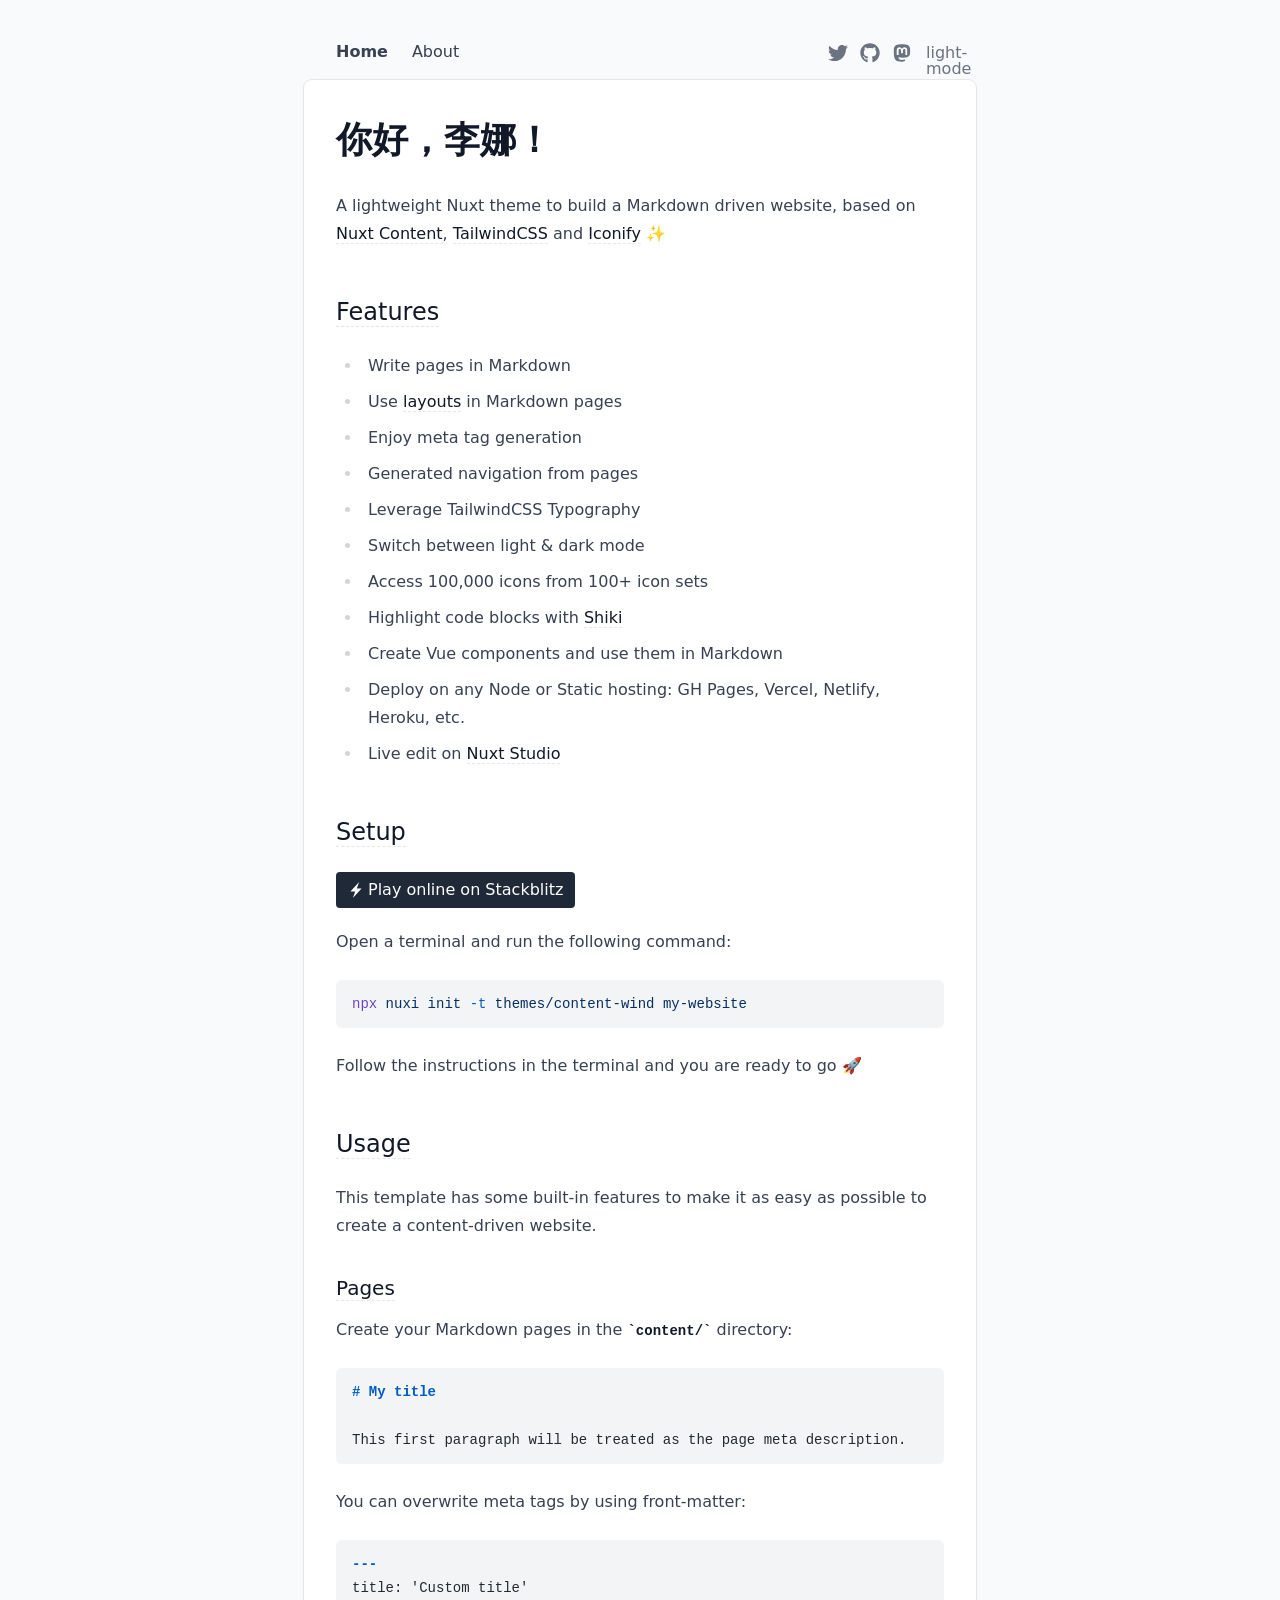
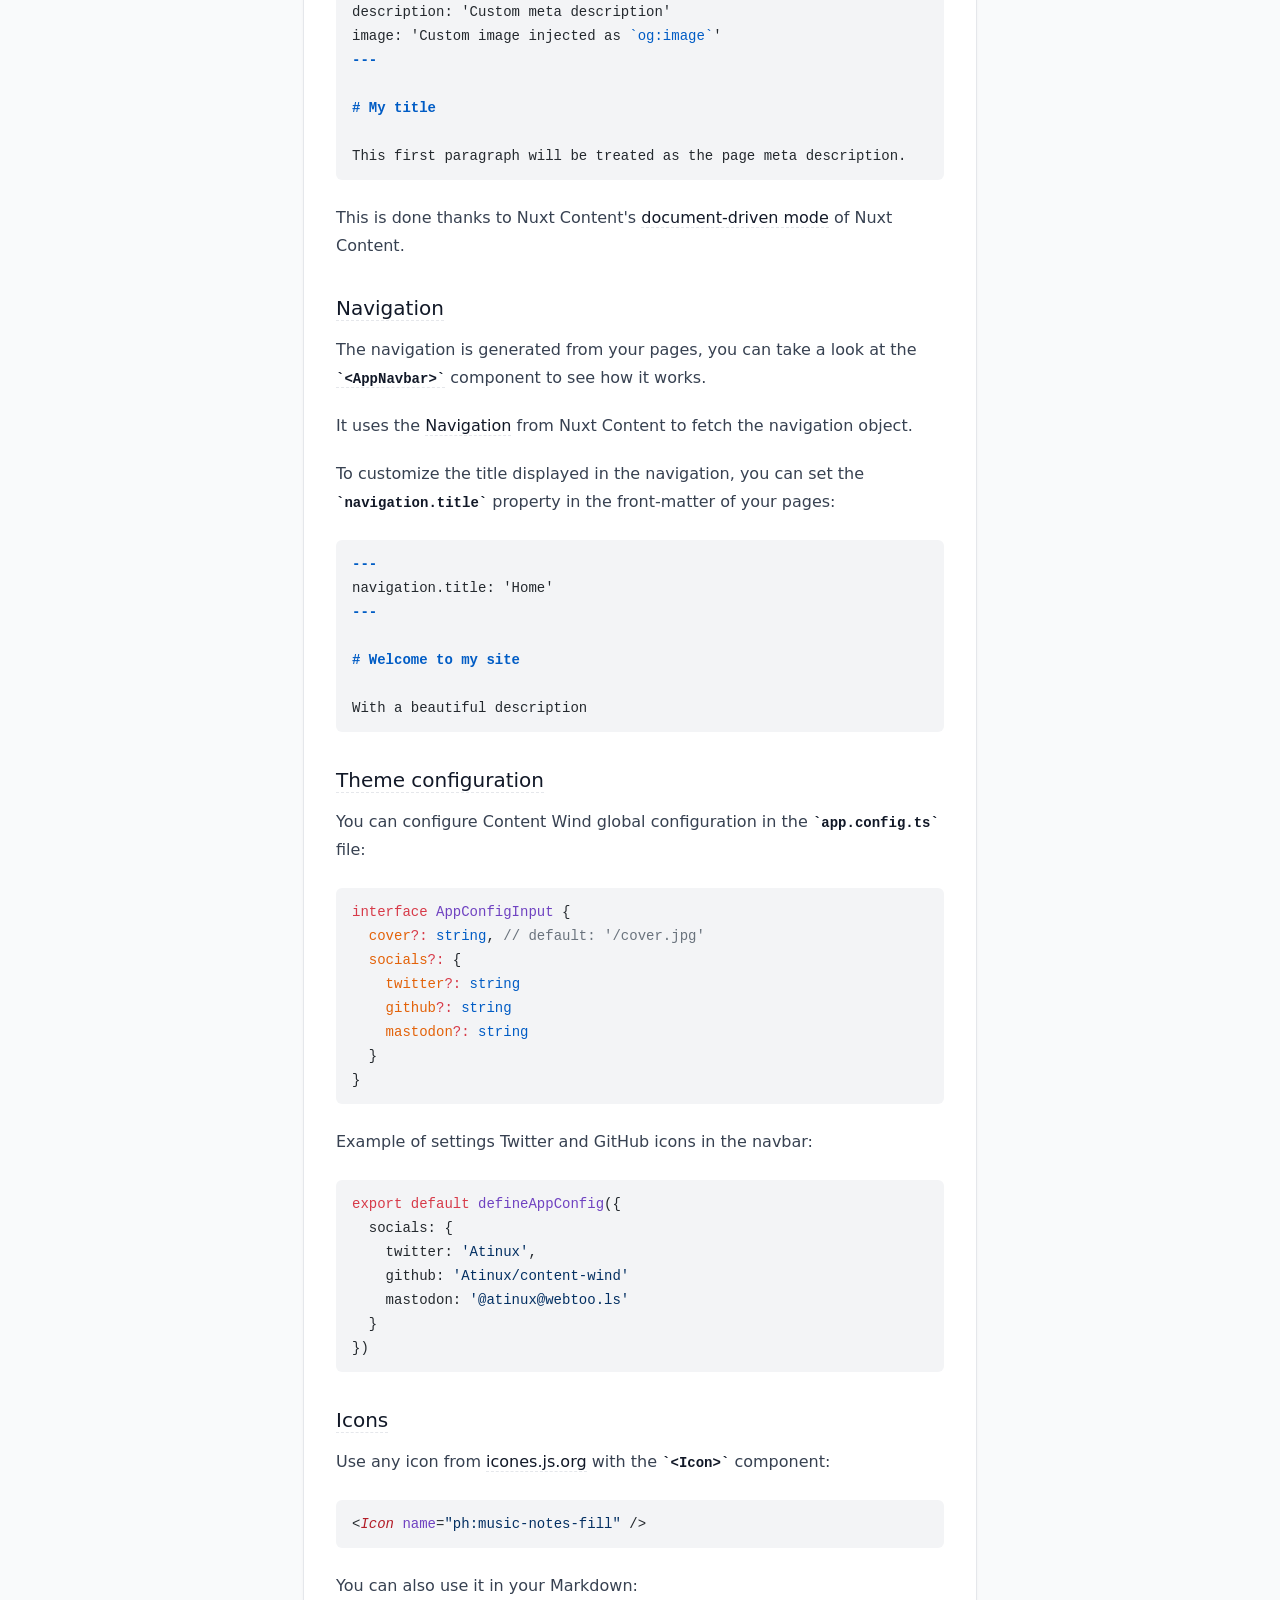
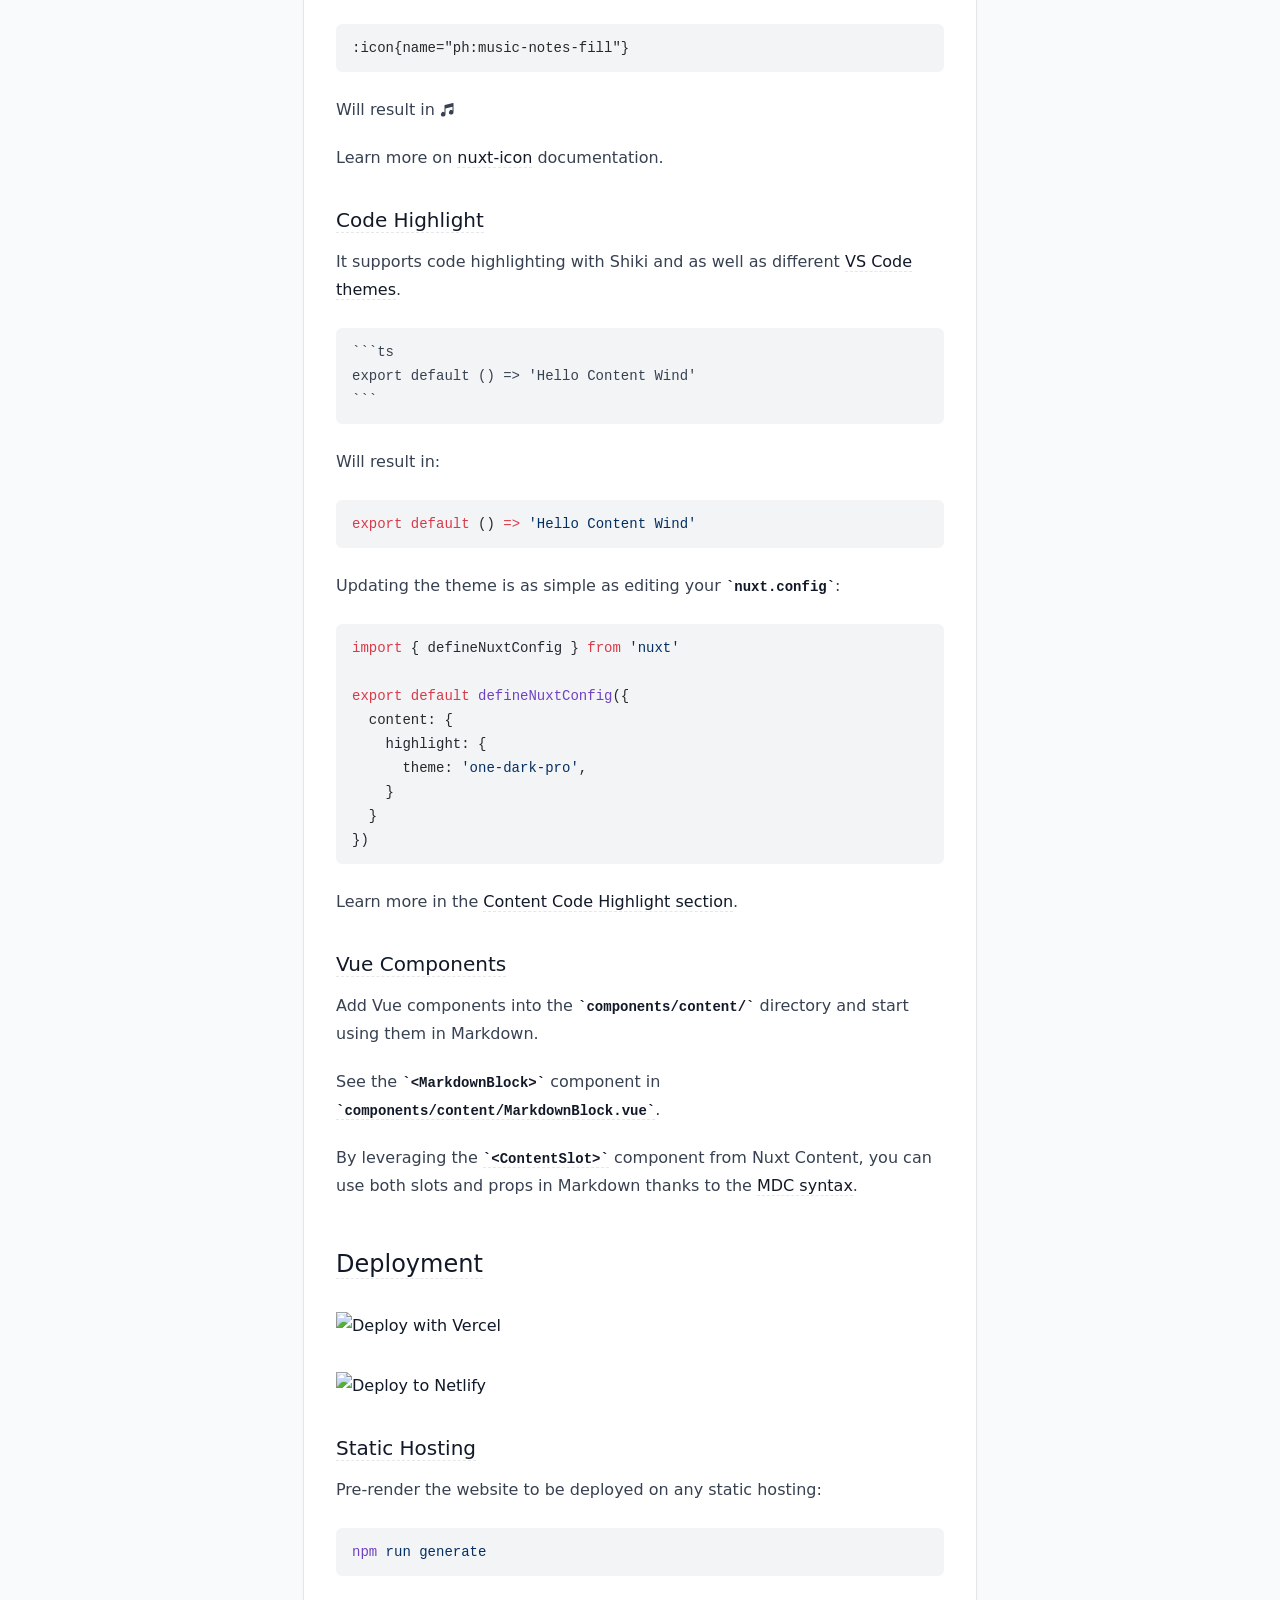
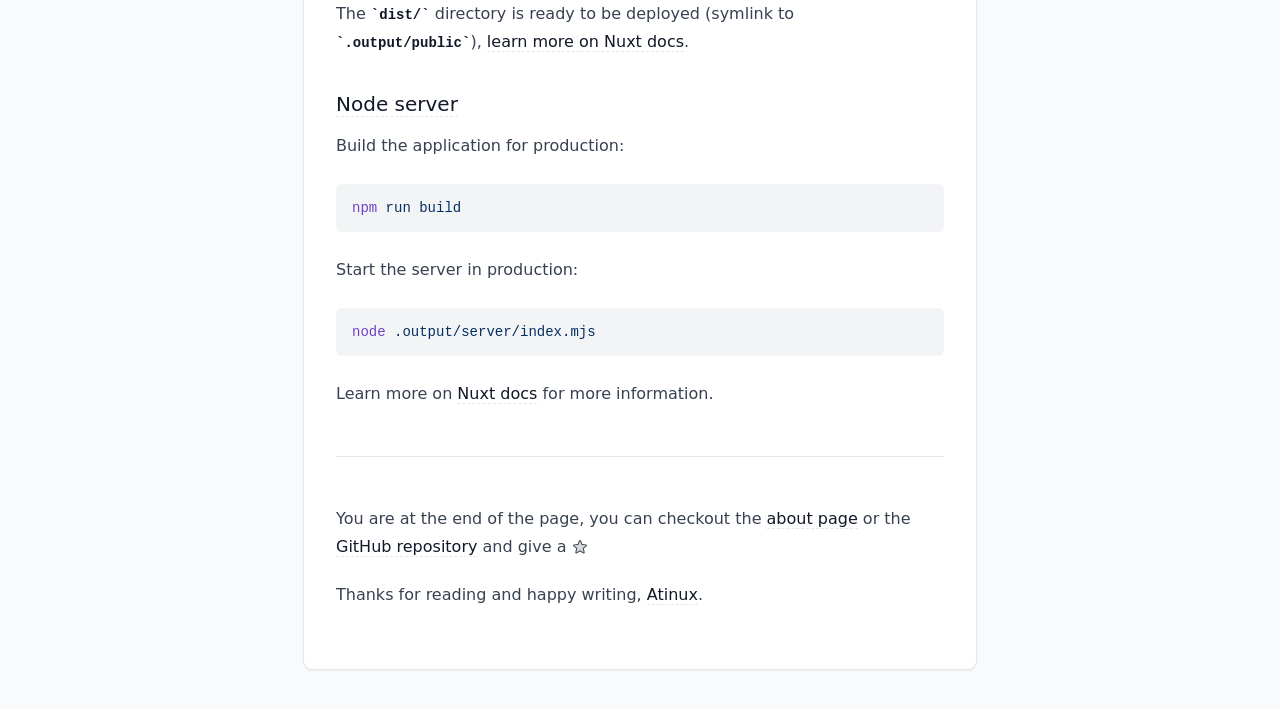
==== commit a78181f6: "Deploying to gh-pages from @ KrisLee1/NuxtStudio@d64ecf44dbc300bc74caad87f0d7e14ec9c43310 🚀" ====
--- a/index.html
+++ b/index.html
@@ -1,13 +1,13 @@
 <!DOCTYPE html><html  lang="en" data-capo=""><head><meta charset="utf-8">
 <meta name="viewport" content="width=device-width, initial-scale=1">
-<title>Content Wind</title>
+<title>你好，李娜！</title>
 <style>/*! tailwindcss v3.4.11 | MIT License | https://tailwindcss.com*/*,:after,:before{border:0 solid #e5e7eb;box-sizing:border-box}:after,:before{--tw-content:""}:host,html{line-height:1.5;-webkit-text-size-adjust:100%;font-family:ui-sans-serif,system-ui,sans-serif,Apple Color Emoji,Segoe UI Emoji,Segoe UI Symbol,Noto Color Emoji;font-feature-settings:normal;font-variation-settings:normal;tab-size:4;-webkit-tap-highlight-color:transparent}body{line-height:inherit;margin:0}hr{border-top-width:1px;color:inherit;height:0}abbr:where([title]){-webkit-text-decoration:underline dotted;text-decoration:underline dotted}h1,h2,h3,h4,h5,h6{font-size:inherit;font-weight:inherit}a{color:inherit;text-decoration:inherit}b,strong{font-weight:bolder}code,kbd,pre,samp{font-family:ui-monospace,SFMono-Regular,Menlo,Monaco,Consolas,Liberation Mono,Courier New,monospace;font-feature-settings:normal;font-size:1em;font-variation-settings:normal}small{font-size:80%}sub,sup{font-size:75%;line-height:0;position:relative;vertical-align:initial}sub{bottom:-.25em}sup{top:-.5em}table{border-collapse:collapse;border-color:inherit;text-indent:0}button,input,optgroup,select,textarea{color:inherit;font-family:inherit;font-feature-settings:inherit;font-size:100%;font-variation-settings:inherit;font-weight:inherit;letter-spacing:inherit;line-height:inherit;margin:0;padding:0}button,select{text-transform:none}button,input:where([type=button]),input:where([type=reset]),input:where([type=submit]){-webkit-appearance:button;background-color:initial;background-image:none}:-moz-focusring{outline:auto}:-moz-ui-invalid{box-shadow:none}progress{vertical-align:initial}::-webkit-inner-spin-button,::-webkit-outer-spin-button{height:auto}[type=search]{-webkit-appearance:textfield;outline-offset:-2px}::-webkit-search-decoration{-webkit-appearance:none}::-webkit-file-upload-button{-webkit-appearance:button;font:inherit}summary{display:list-item}blockquote,dd,dl,figure,h1,h2,h3,h4,h5,h6,hr,p,pre{margin:0}fieldset{margin:0}fieldset,legend{padding:0}menu,ol,ul{list-style:none;margin:0;padding:0}dialog{padding:0}textarea{resize:vertical}input::placeholder,textarea::placeholder{color:#9ca3af;opacity:1}[role=button],button{cursor:pointer}:disabled{cursor:default}audio,canvas,embed,iframe,img,object,svg,video{display:block;vertical-align:middle}img,video{height:auto;max-width:100%}[hidden]{display:none}*,::backdrop,:after,:before{--tw-border-spacing-x:0;--tw-border-spacing-y:0;--tw-translate-x:0;--tw-translate-y:0;--tw-rotate:0;--tw-skew-x:0;--tw-skew-y:0;--tw-scale-x:1;--tw-scale-y:1;--tw-pan-x: ;--tw-pan-y: ;--tw-pinch-zoom: ;--tw-scroll-snap-strictness:proximity;--tw-gradient-from-position: ;--tw-gradient-via-position: ;--tw-gradient-to-position: ;--tw-ordinal: ;--tw-slashed-zero: ;--tw-numeric-figure: ;--tw-numeric-spacing: ;--tw-numeric-fraction: ;--tw-ring-inset: ;--tw-ring-offset-width:0px;--tw-ring-offset-color:#fff;--tw-ring-color:#3b82f680;--tw-ring-offset-shadow:0 0 #0000;--tw-ring-shadow:0 0 #0000;--tw-shadow:0 0 #0000;--tw-shadow-colored:0 0 #0000;--tw-blur: ;--tw-brightness: ;--tw-contrast: ;--tw-grayscale: ;--tw-hue-rotate: ;--tw-invert: ;--tw-saturate: ;--tw-sepia: ;--tw-drop-shadow: ;--tw-backdrop-blur: ;--tw-backdrop-brightness: ;--tw-backdrop-contrast: ;--tw-backdrop-grayscale: ;--tw-backdrop-hue-rotate: ;--tw-backdrop-invert: ;--tw-backdrop-opacity: ;--tw-backdrop-saturate: ;--tw-backdrop-sepia: ;--tw-contain-size: ;--tw-contain-layout: ;--tw-contain-paint: ;--tw-contain-style: }.prose{color:var(--tw-prose-body);max-width:65ch}.prose :where(p):not(:where([class~=not-prose],[class~=not-prose] *)){margin-bottom:1.25em;margin-top:1.25em}.prose :where([class~=lead]):not(:where([class~=not-prose],[class~=not-prose] *)){color:var(--tw-prose-lead);font-size:1.25em;line-height:1.6;margin-bottom:1.2em;margin-top:1.2em}.prose :where(a):not(:where([class~=not-prose],[class~=not-prose] *)){color:var(--tw-prose-links);font-weight:500;text-decoration:underline}.prose :where(strong):not(:where([class~=not-prose],[class~=not-prose] *)){color:var(--tw-prose-bold);font-weight:600}.prose :where(a strong):not(:where([class~=not-prose],[class~=not-prose] *)){color:inherit}.prose :where(blockquote strong):not(:where([class~=not-prose],[class~=not-prose] *)){color:inherit}.prose :where(thead th strong):not(:where([class~=not-prose],[class~=not-prose] *)){color:inherit}.prose :where(ol):not(:where([class~=not-prose],[class~=not-prose] *)){list-style-type:decimal;margin-bottom:1.25em;margin-top:1.25em;padding-inline-start:1.625em}.prose :where(ol[type=A]):not(:where([class~=not-prose],[class~=not-prose] *)){list-style-type:upper-alpha}.prose :where(ol[type=a]):not(:where([class~=not-prose],[class~=not-prose] *)){list-style-type:lower-alpha}.prose :where(ol[type=A s]):not(:where([class~=not-prose],[class~=not-prose] *)){list-style-type:upper-alpha}.prose :where(ol[type=a s]):not(:where([class~=not-prose],[class~=not-prose] *)){list-style-type:lower-alpha}.prose :where(ol[type=I]):not(:where([class~=not-prose],[class~=not-prose] *)){list-style-type:upper-roman}.prose :where(ol[type=i]):not(:where([class~=not-prose],[class~=not-prose] *)){list-style-type:lower-roman}.prose :where(ol[type=I s]):not(:where([class~=not-prose],[class~=not-prose] *)){list-style-type:upper-roman}.prose :where(ol[type=i s]):not(:where([class~=not-prose],[class~=not-prose] *)){list-style-type:lower-roman}.prose :where(ol[type="1"]):not(:where([class~=not-prose],[class~=not-prose] *)){list-style-type:decimal}.prose :where(ul):not(:where([class~=not-prose],[class~=not-prose] *)){list-style-type:disc;margin-bottom:1.25em;margin-top:1.25em;padding-inline-start:1.625em}.prose :where(ol>li):not(:where([class~=not-prose],[class~=not-prose] *))::marker{color:var(--tw-prose-counters);font-weight:400}.prose :where(ul>li):not(:where([class~=not-prose],[class~=not-prose] *))::marker{color:var(--tw-prose-bullets)}.prose :where(dt):not(:where([class~=not-prose],[class~=not-prose] *)){color:var(--tw-prose-headings);font-weight:600;margin-top:1.25em}.prose :where(hr):not(:where([class~=not-prose],[class~=not-prose] *)){border-color:var(--tw-prose-hr);border-top-width:1px;margin-bottom:3em;margin-top:3em}.prose :where(blockquote):not(:where([class~=not-prose],[class~=not-prose] *)){border-inline-start-color:var(--tw-prose-quote-borders);border-inline-start-width:.25rem;color:var(--tw-prose-quotes);font-style:italic;font-weight:500;margin-bottom:1.6em;margin-top:1.6em;padding-inline-start:1em;quotes:"\201C""\201D""\2018""\2019"}.prose :where(blockquote p:first-of-type):not(:where([class~=not-prose],[class~=not-prose] *)):before{content:open-quote}.prose :where(blockquote p:last-of-type):not(:where([class~=not-prose],[class~=not-prose] *)):after{content:close-quote}.prose :where(h1):not(:where([class~=not-prose],[class~=not-prose] *)){color:var(--tw-prose-headings);font-size:2.25em;font-weight:800;line-height:1.1111111;margin-bottom:.8888889em;margin-top:0}.prose :where(h1 strong):not(:where([class~=not-prose],[class~=not-prose] *)){color:inherit;font-weight:900}.prose :where(h2):not(:where([class~=not-prose],[class~=not-prose] *)){color:var(--tw-prose-headings);font-size:1.5em;font-weight:700;line-height:1.3333333;margin-bottom:1em;margin-top:2em}.prose :where(h2 strong):not(:where([class~=not-prose],[class~=not-prose] *)){color:inherit;font-weight:800}.prose :where(h3):not(:where([class~=not-prose],[class~=not-prose] *)){color:var(--tw-prose-headings);font-size:1.25em;font-weight:600;line-height:1.6;margin-bottom:.6em;margin-top:1.6em}.prose :where(h3 strong):not(:where([class~=not-prose],[class~=not-prose] *)){color:inherit;font-weight:700}.prose :where(h4):not(:where([class~=not-prose],[class~=not-prose] *)){color:var(--tw-prose-headings);font-weight:600;line-height:1.5;margin-bottom:.5em;margin-top:1.5em}.prose :where(h4 strong):not(:where([class~=not-prose],[class~=not-prose] *)){color:inherit;font-weight:700}.prose :where(img):not(:where([class~=not-prose],[class~=not-prose] *)){margin-bottom:2em;margin-top:2em}.prose :where(picture):not(:where([class~=not-prose],[class~=not-prose] *)){display:block;margin-bottom:2em;margin-top:2em}.prose :where(video):not(:where([class~=not-prose],[class~=not-prose] *)){margin-bottom:2em;margin-top:2em}.prose :where(kbd):not(:where([class~=not-prose],[class~=not-prose] *)){border-radius:.3125rem;box-shadow:0 0 0 1px rgb(var(--tw-prose-kbd-shadows)/10%),0 3px 0 rgb(var(--tw-prose-kbd-shadows)/10%);color:var(--tw-prose-kbd);font-family:inherit;font-size:.875em;font-weight:500;padding-inline-end:.375em;padding-bottom:.1875em;padding-top:.1875em;padding-inline-start:.375em}.prose :where(code):not(:where([class~=not-prose],[class~=not-prose] *)){color:var(--tw-prose-code);font-size:.875em;font-weight:600}.prose :where(code):not(:where([class~=not-prose],[class~=not-prose] *)):before{content:"`"}.prose :where(code):not(:where([class~=not-prose],[class~=not-prose] *)):after{content:"`"}.prose :where(a code):not(:where([class~=not-prose],[class~=not-prose] *)){color:inherit}.prose :where(h1 code):not(:where([class~=not-prose],[class~=not-prose] *)){color:inherit}.prose :where(h2 code):not(:where([class~=not-prose],[class~=not-prose] *)){color:inherit;font-size:.875em}.prose :where(h3 code):not(:where([class~=not-prose],[class~=not-prose] *)){color:inherit;font-size:.9em}.prose :where(h4 code):not(:where([class~=not-prose],[class~=not-prose] *)){color:inherit}.prose :where(blockquote code):not(:where([class~=not-prose],[class~=not-prose] *)){color:inherit}.prose :where(thead th code):not(:where([class~=not-prose],[class~=not-prose] *)){color:inherit}.prose :where(pre):not(:where([class~=not-prose],[class~=not-prose] *)){background-color:var(--tw-prose-pre-bg);border-radius:.375rem;color:var(--tw-prose-pre-code);font-size:.875em;font-weight:400;line-height:1.7142857;margin-bottom:1.7142857em;margin-top:1.7142857em;overflow-x:auto;padding-inline-end:1.1428571em;padding-bottom:.8571429em;padding-top:.8571429em;padding-inline-start:1.1428571em}.prose :where(pre code):not(:where([class~=not-prose],[class~=not-prose] *)){background-color:initial;border-radius:0;border-width:0;color:inherit;font-family:inherit;font-size:inherit;font-weight:inherit;line-height:inherit;padding:0}.prose :where(pre code):not(:where([class~=not-prose],[class~=not-prose] *)):before{content:none}.prose :where(pre code):not(:where([class~=not-prose],[class~=not-prose] *)):after{content:none}.prose :where(table):not(:where([class~=not-prose],[class~=not-prose] *)){font-size:.875em;line-height:1.7142857;margin-bottom:2em;margin-top:2em;table-layout:auto;width:100%}.prose :where(thead):not(:where([class~=not-prose],[class~=not-prose] *)){border-bottom-color:var(--tw-prose-th-borders);border-bottom-width:1px}.prose :where(thead th):not(:where([class~=not-prose],[class~=not-prose] *)){color:var(--tw-prose-headings);font-weight:600;padding-inline-end:.5714286em;padding-bottom:.5714286em;padding-inline-start:.5714286em;vertical-align:bottom}.prose :where(tbody tr):not(:where([class~=not-prose],[class~=not-prose] *)){border-bottom-color:var(--tw-prose-td-borders);border-bottom-width:1px}.prose :where(tbody tr:last-child):not(:where([class~=not-prose],[class~=not-prose] *)){border-bottom-width:0}.prose :where(tbody td):not(:where([class~=not-prose],[class~=not-prose] *)){vertical-align:initial}.prose :where(tfoot):not(:where([class~=not-prose],[class~=not-prose] *)){border-top-color:var(--tw-prose-th-borders);border-top-width:1px}.prose :where(tfoot td):not(:where([class~=not-prose],[class~=not-prose] *)){vertical-align:top}.prose :where(th,td):not(:where([class~=not-prose],[class~=not-prose] *)){text-align:start}.prose :where(figure>*):not(:where([class~=not-prose],[class~=not-prose] *)){margin-bottom:0;margin-top:0}.prose :where(figcaption):not(:where([class~=not-prose],[class~=not-prose] *)){color:var(--tw-prose-captions);font-size:.875em;line-height:1.4285714;margin-top:.8571429em}.prose{--tw-prose-body:#374151;--tw-prose-headings:#111827;--tw-prose-lead:#4b5563;--tw-prose-links:#111827;--tw-prose-bold:#111827;--tw-prose-counters:#6b7280;--tw-prose-bullets:#d1d5db;--tw-prose-hr:#e5e7eb;--tw-prose-quotes:#111827;--tw-prose-quote-borders:#e5e7eb;--tw-prose-captions:#6b7280;--tw-prose-kbd:#111827;--tw-prose-kbd-shadows:17 24 39;--tw-prose-code:#111827;--tw-prose-pre-code:#e5e7eb;--tw-prose-pre-bg:#1f2937;--tw-prose-th-borders:#d1d5db;--tw-prose-td-borders:#e5e7eb;--tw-prose-invert-body:#d1d5db;--tw-prose-invert-headings:#fff;--tw-prose-invert-lead:#9ca3af;--tw-prose-invert-links:#fff;--tw-prose-invert-bold:#fff;--tw-prose-invert-counters:#9ca3af;--tw-prose-invert-bullets:#4b5563;--tw-prose-invert-hr:#374151;--tw-prose-invert-quotes:#f3f4f6;--tw-prose-invert-quote-borders:#374151;--tw-prose-invert-captions:#9ca3af;--tw-prose-invert-kbd:#fff;--tw-prose-invert-kbd-shadows:255 255 255;--tw-prose-invert-code:#fff;--tw-prose-invert-pre-code:#d1d5db;--tw-prose-invert-pre-bg:#00000080;--tw-prose-invert-th-borders:#4b5563;--tw-prose-invert-td-borders:#374151;font-size:1rem;line-height:1.75}.prose :where(picture>img):not(:where([class~=not-prose],[class~=not-prose] *)){margin-bottom:0;margin-top:0}.prose :where(li):not(:where([class~=not-prose],[class~=not-prose] *)){margin-bottom:.5em;margin-top:.5em}.prose :where(ol>li):not(:where([class~=not-prose],[class~=not-prose] *)){padding-inline-start:.375em}.prose :where(ul>li):not(:where([class~=not-prose],[class~=not-prose] *)){padding-inline-start:.375em}.prose :where(.prose>ul>li p):not(:where([class~=not-prose],[class~=not-prose] *)){margin-bottom:.75em;margin-top:.75em}.prose :where(.prose>ul>li>p:first-child):not(:where([class~=not-prose],[class~=not-prose] *)){margin-top:1.25em}.prose :where(.prose>ul>li>p:last-child):not(:where([class~=not-prose],[class~=not-prose] *)){margin-bottom:1.25em}.prose :where(.prose>ol>li>p:first-child):not(:where([class~=not-prose],[class~=not-prose] *)){margin-top:1.25em}.prose :where(.prose>ol>li>p:last-child):not(:where([class~=not-prose],[class~=not-prose] *)){margin-bottom:1.25em}.prose :where(ul ul,ul ol,ol ul,ol ol):not(:where([class~=not-prose],[class~=not-prose] *)){margin-bottom:.75em;margin-top:.75em}.prose :where(dl):not(:where([class~=not-prose],[class~=not-prose] *)){margin-bottom:1.25em;margin-top:1.25em}.prose :where(dd):not(:where([class~=not-prose],[class~=not-prose] *)){margin-top:.5em;padding-inline-start:1.625em}.prose :where(hr+*):not(:where([class~=not-prose],[class~=not-prose] *)){margin-top:0}.prose :where(h2+*):not(:where([class~=not-prose],[class~=not-prose] *)){margin-top:0}.prose :where(h3+*):not(:where([class~=not-prose],[class~=not-prose] *)){margin-top:0}.prose :where(h4+*):not(:where([class~=not-prose],[class~=not-prose] *)){margin-top:0}.prose :where(thead th:first-child):not(:where([class~=not-prose],[class~=not-prose] *)){padding-inline-start:0}.prose :where(thead th:last-child):not(:where([class~=not-prose],[class~=not-prose] *)){padding-inline-end:0}.prose :where(tbody td,tfoot td):not(:where([class~=not-prose],[class~=not-prose] *)){padding-inline-end:.5714286em;padding-bottom:.5714286em;padding-top:.5714286em;padding-inline-start:.5714286em}.prose :where(tbody td:first-child,tfoot td:first-child):not(:where([class~=not-prose],[class~=not-prose] *)){padding-inline-start:0}.prose :where(tbody td:last-child,tfoot td:last-child):not(:where([class~=not-prose],[class~=not-prose] *)){padding-inline-end:0}.prose :where(figure):not(:where([class~=not-prose],[class~=not-prose] *)){margin-bottom:2em;margin-top:2em}.prose :where(.prose>:first-child):not(:where([class~=not-prose],[class~=not-prose] *)){margin-top:0}.prose :where(.prose>:last-child):not(:where([class~=not-prose],[class~=not-prose] *)){margin-bottom:0}.sr-only{height:1px;margin:-1px;overflow:hidden;padding:0;position:absolute;width:1px;clip:rect(0,0,0,0);border-width:0;white-space:nowrap}.static{position:static}.m-auto{margin:auto}.mx-auto{margin-left:auto;margin-right:auto}.mr-6{margin-right:1.5rem}.block{display:block}.inline-block{display:inline-block}.flex{display:flex}.inline-flex{display:inline-flex}.h-4{height:1rem}.h-5{height:1.25rem}.w-4{width:1rem}.w-5{width:1.25rem}.max-w-2xl{max-width:42rem}.max-w-full{max-width:100%}.max-w-none{max-width:none}.items-center{align-items:center}.justify-between{justify-content:space-between}.gap-1{gap:.25rem}.space-x-3>:not([hidden])~:not([hidden]){--tw-space-x-reverse:0;margin-left:calc(.75rem*(1 - var(--tw-space-x-reverse)));margin-right:calc(.75rem*var(--tw-space-x-reverse))}.overflow-x-auto{overflow-x:auto}.rounded{border-radius:.25rem}.bg-gray-50{--tw-bg-opacity:1;background-color:rgb(249 250 251/var(--tw-bg-opacity))}.bg-gray-800{--tw-bg-opacity:1;background-color:rgb(31 41 55/var(--tw-bg-opacity))}.bg-white{--tw-bg-opacity:1;background-color:rgb(255 255 255/var(--tw-bg-opacity))}.px-3{padding-left:.75rem;padding-right:.75rem}.px-4{padding-left:1rem;padding-right:1rem}.py-1{padding-bottom:.25rem;padding-top:.25rem}.py-10{padding-bottom:2.5rem;padding-top:2.5rem}.py-4{padding-bottom:1rem;padding-top:1rem}.text-2xl{font-size:1.5rem;line-height:2rem}.font-bold{font-weight:700}.text-black{--tw-text-opacity:1;color:rgb(0 0 0/var(--tw-text-opacity))}.text-gray-500{--tw-text-opacity:1;color:rgb(107 114 128/var(--tw-text-opacity))}.text-gray-700{--tw-text-opacity:1;color:rgb(55 65 81/var(--tw-text-opacity))}.text-white{--tw-text-opacity:1;color:rgb(255 255 255/var(--tw-text-opacity))}.no-underline{text-decoration-line:none}.ring-1{--tw-ring-offset-shadow:var(--tw-ring-inset) 0 0 0 var(--tw-ring-offset-width) var(--tw-ring-offset-color);--tw-ring-shadow:var(--tw-ring-inset) 0 0 0 calc(1px + var(--tw-ring-offset-width)) var(--tw-ring-color);box-shadow:var(--tw-ring-offset-shadow),var(--tw-ring-shadow),var(--tw-shadow,0 0 #0000)}.ring-gray-200{--tw-ring-opacity:1;--tw-ring-color:rgb(229 231 235/var(--tw-ring-opacity))}.transition{transition-duration:.15s;transition-property:color,background-color,border-color,text-decoration-color,fill,stroke,opacity,box-shadow,transform,filter,-webkit-backdrop-filter;transition-property:color,background-color,border-color,text-decoration-color,fill,stroke,opacity,box-shadow,transform,filter,backdrop-filter;transition-property:color,background-color,border-color,text-decoration-color,fill,stroke,opacity,box-shadow,transform,filter,backdrop-filter,-webkit-backdrop-filter;transition-timing-function:cubic-bezier(.4,0,.2,1)}.dark\:prose-invert:is(.dark *){--tw-prose-body:var(--tw-prose-invert-body);--tw-prose-headings:var(--tw-prose-invert-headings);--tw-prose-lead:var(--tw-prose-invert-lead);--tw-prose-links:var(--tw-prose-invert-links);--tw-prose-bold:var(--tw-prose-invert-bold);--tw-prose-counters:var(--tw-prose-invert-counters);--tw-prose-bullets:var(--tw-prose-invert-bullets);--tw-prose-hr:var(--tw-prose-invert-hr);--tw-prose-quotes:var(--tw-prose-invert-quotes);--tw-prose-quote-borders:var(--tw-prose-invert-quote-borders);--tw-prose-captions:var(--tw-prose-invert-captions);--tw-prose-kbd:var(--tw-prose-invert-kbd);--tw-prose-kbd-shadows:var(--tw-prose-invert-kbd-shadows);--tw-prose-code:var(--tw-prose-invert-code);--tw-prose-pre-code:var(--tw-prose-invert-pre-code);--tw-prose-pre-bg:var(--tw-prose-invert-pre-bg);--tw-prose-th-borders:var(--tw-prose-invert-th-borders);--tw-prose-td-borders:var(--tw-prose-invert-td-borders)}.hover\:text-gray-700:hover{--tw-text-opacity:1;color:rgb(55 65 81/var(--tw-text-opacity))}.prose-a\:border-b :is(:where(a):not(:where([class~=not-prose],[class~=not-prose] *))){border-bottom-width:1px}.prose-a\:border-dashed :is(:where(a):not(:where([class~=not-prose],[class~=not-prose] *))){border-style:dashed}.prose-a\:font-normal :is(:where(a):not(:where([class~=not-prose],[class~=not-prose] *))){font-weight:400}.prose-a\:no-underline :is(:where(a):not(:where([class~=not-prose],[class~=not-prose] *))){text-decoration-line:none}.hover\:prose-a\:border-solid :is(:where(a):not(:where([class~=not-prose],[class~=not-prose] *))):hover{border-style:solid}.hover\:prose-a\:border-primary-400 :is(:where(a):not(:where([class~=not-prose],[class~=not-prose] *))):hover{--tw-border-opacity:1;border-color:rgb(52 211 153/var(--tw-border-opacity))}.hover\:prose-a\:text-primary-400 :is(:where(a):not(:where([class~=not-prose],[class~=not-prose] *))):hover{--tw-text-opacity:1;color:rgb(52 211 153/var(--tw-text-opacity))}.prose-pre\:bg-gray-100 :is(:where(pre):not(:where([class~=not-prose],[class~=not-prose] *))){--tw-bg-opacity:1;background-color:rgb(243 244 246/var(--tw-bg-opacity))}.dark\:bg-gray-200:is(.dark *){--tw-bg-opacity:1;background-color:rgb(229 231 235/var(--tw-bg-opacity))}.dark\:bg-gray-800:is(.dark *){--tw-bg-opacity:1;background-color:rgb(31 41 55/var(--tw-bg-opacity))}.dark\:bg-gray-900:is(.dark *){--tw-bg-opacity:1;background-color:rgb(17 24 39/var(--tw-bg-opacity))}.dark\:text-gray-100:is(.dark *){--tw-text-opacity:1;color:rgb(243 244 246/var(--tw-text-opacity))}.dark\:text-gray-200:is(.dark *){--tw-text-opacity:1;color:rgb(229 231 235/var(--tw-text-opacity))}.dark\:text-gray-300:is(.dark *){--tw-text-opacity:1;color:rgb(209 213 219/var(--tw-text-opacity))}.dark\:text-gray-950:is(.dark *){--tw-text-opacity:1;color:rgb(3 7 18/var(--tw-text-opacity))}.dark\:ring-gray-700:is(.dark *){--tw-ring-opacity:1;--tw-ring-color:rgb(55 65 81/var(--tw-ring-opacity))}.dark\:hover\:text-gray-300:hover:is(.dark *){--tw-text-opacity:1;color:rgb(209 213 219/var(--tw-text-opacity))}.dark\:prose-pre\:bg-gray-900 :is(:where(pre):not(:where([class~=not-prose],[class~=not-prose] *))):is(.dark *){--tw-bg-opacity:1;background-color:rgb(17 24 39/var(--tw-bg-opacity))}@media (min-width:640px){.sm\:rounded{border-radius:.25rem}.sm\:rounded-lg{border-radius:.5rem}.sm\:px-8{padding-left:2rem;padding-right:2rem}.sm\:pb-10{padding-bottom:2.5rem}.sm\:pt-6{padding-top:1.5rem}.sm\:shadow{--tw-shadow:0 1px 3px 0 #0000001a,0 1px 2px -1px #0000001a;--tw-shadow-colored:0 1px 3px 0 var(--tw-shadow-color),0 1px 2px -1px var(--tw-shadow-color);box-shadow:var(--tw-ring-offset-shadow,0 0 #0000),var(--tw-ring-shadow,0 0 #0000),var(--tw-shadow)}}</style>
 <style>.icon[data-v-ace4b840]{display:inline-block;vertical-align:middle}</style>
 <style>body{--tw-bg-opacity:1;background-color:rgb(249 250 251/var(--tw-bg-opacity));--tw-text-opacity:1;color:rgb(0 0 0/var(--tw-text-opacity))}body:is(.dark *){--tw-bg-opacity:1;background-color:rgb(17 24 39/var(--tw-bg-opacity));--tw-text-opacity:1;color:rgb(255 255 255/var(--tw-text-opacity))}</style>
 <style>pre code .line{display:block;min-height:1rem}</style>
 <link rel="stylesheet" href="/_nuxt/entry.tYjuJt8X.css">
 <link rel="stylesheet" href="/_nuxt/ProsePre.CchFRBtv.css">
-<link rel="preload" as="fetch" crossorigin="anonymous" href="/_payload.json?e1b3718d-8c30-4d06-b3ec-62248e1300a6">
+<link rel="preload" as="fetch" crossorigin="anonymous" href="/_payload.json?b985d2d2-a13a-452a-a735-3b431ddbbff6">
 <link rel="modulepreload" as="script" crossorigin href="/_nuxt/DKUVEzHw.js">
 <link rel="modulepreload" as="script" crossorigin href="/_nuxt/0jlsNWwi.js">
 <link rel="modulepreload" as="script" crossorigin href="/_nuxt/Mc8nxENT.js">
@@ -42,10 +42,10 @@
 <link rel="prefetch" as="script" crossorigin href="/_nuxt/Dg1F_ZWV.js">
 <meta content="/cover.jpg" property="og:image">
 <meta name="twitter:card" content="summary_large_image">
-<meta property="og:title" content="Content Wind">
+<meta property="og:title" content="你好，李娜！">
 <meta name="description" content="A lightweight Nuxt theme to build a Markdown driven website, based on Nuxt Content, TailwindCSS and Iconify ✨">
 <meta property="og:description" content="A lightweight Nuxt theme to build a Markdown driven website, based on Nuxt Content, TailwindCSS and Iconify ✨">
-<script type="module" src="/_nuxt/DKUVEzHw.js" crossorigin></script><script>"use strict";(()=>{const t=window,e=document.documentElement,c=["dark","light"],n=getStorageValue("localStorage","nuxt-color-mode")||"system";let i=n==="system"?u():n;const r=e.getAttribute("data-color-mode-forced");r&&(i=r),l(i),t["__NUXT_COLOR_MODE__"]={preference:n,value:i,getColorScheme:u,addColorScheme:l,removeColorScheme:d};function l(o){const s=""+o+"",a="";e.classList?e.classList.add(s):e.className+=" "+s,a&&e.setAttribute("data-"+a,o)}function d(o){const s=""+o+"",a="";e.classList?e.classList.remove(s):e.className=e.className.replace(new RegExp(s,"g"),""),a&&e.removeAttribute("data-"+a)}function f(o){return t.matchMedia("(prefers-color-scheme"+o+")")}function u(){if(t.matchMedia&&f("").media!=="not all"){for(const o of c)if(f(":"+o).matches)return o}return"light"}})();function getStorageValue(t,e){switch(t){case"localStorage":return window.localStorage.getItem(e);case"sessionStorage":return window.sessionStorage.getItem(e);case"cookie":return getCookie(e);default:return null}}function getCookie(t){const c=("; "+window.document.cookie).split("; "+t+"=");if(c.length===2)return c.pop()?.split(";").shift()}</script></head><body><div id="__nuxt"><div class="sm:pt-6 sm:pb-10"><!----><!----><!----><div class="nuxt-loading-indicator" style="position:fixed;top:0;right:0;left:0;pointer-events:none;width:auto;height:3px;opacity:0;background:repeating-linear-gradient(to right,#00dc82 0%,#34cdfe 50%,#0047e1 100%);background-size:Infinity% auto;transform:scaleX(0%);transform-origin:left;transition:transform 0.1s, height 0.4s, opacity 0.4s;z-index:999999;"></div><div class="flex justify-between max-w-2xl px-4 py-4 mx-auto sm:px-8"><div class="text-gray-700 dark:text-gray-200"><!--[--><a aria-current="page" href="/" class="font-bold router-link-exact-active mr-6">Home</a><a href="/about" class="mr-6">About</a><!--]--></div><div class="space-x-3 transition text-gray-500"><a href="https://twitter.com/Atinux" title="Twitter" class="dark:text-gray-100 hover:text-gray-700 dark:hover:text-gray-300"><svg xmlns="http://www.w3.org/2000/svg" xmlns:xlink="http://www.w3.org/1999/xlink" aria-hidden="true" role="img" class="icon w-5 h-5" style="" width="1em" height="1em" viewBox="0 0 512 512" data-v-ace4b840><path fill="currentColor" d="M459.37 151.716c.325 4.548.325 9.097.325 13.645c0 138.72-105.583 298.558-298.558 298.558c-59.452 0-114.68-17.219-161.137-47.106c8.447.974 16.568 1.299 25.34 1.299c49.055 0 94.213-16.568 130.274-44.832c-46.132-.975-84.792-31.188-98.112-72.772c6.498.974 12.995 1.624 19.818 1.624c9.421 0 18.843-1.3 27.614-3.573c-48.081-9.747-84.143-51.98-84.143-102.985v-1.299c13.969 7.797 30.214 12.67 47.431 13.319c-28.264-18.843-46.781-51.005-46.781-87.391c0-19.492 5.197-37.36 14.294-52.954c51.655 63.675 129.3 105.258 216.365 109.807c-1.624-7.797-2.599-15.918-2.599-24.04c0-57.828 46.782-104.934 104.934-104.934c30.213 0 57.502 12.67 76.67 33.137c23.715-4.548 46.456-13.32 66.599-25.34c-7.798 24.366-24.366 44.833-46.132 57.827c21.117-2.273 41.584-8.122 60.426-16.243c-14.292 20.791-32.161 39.308-52.628 54.253"/></svg></a><a href="https://github.com/Atinux/content-wind" title="GitHub" class="dark:text-gray-100 hover:text-gray-700 dark:hover:text-gray-300"><svg xmlns="http://www.w3.org/2000/svg" xmlns:xlink="http://www.w3.org/1999/xlink" aria-hidden="true" role="img" class="icon w-5 h-5" style="" width="1em" height="1em" viewBox="0 0 496 512" data-v-ace4b840><path fill="currentColor" d="M165.9 397.4c0 2-2.3 3.6-5.2 3.6c-3.3.3-5.6-1.3-5.6-3.6c0-2 2.3-3.6 5.2-3.6c3-.3 5.6 1.3 5.6 3.6m-31.1-4.5c-.7 2 1.3 4.3 4.3 4.9c2.6 1 5.6 0 6.2-2s-1.3-4.3-4.3-5.2c-2.6-.7-5.5.3-6.2 2.3m44.2-1.7c-2.9.7-4.9 2.6-4.6 4.9c.3 2 2.9 3.3 5.9 2.6c2.9-.7 4.9-2.6 4.6-4.6c-.3-1.9-3-3.2-5.9-2.9M244.8 8C106.1 8 0 113.3 0 252c0 110.9 69.8 205.8 169.5 239.2c12.8 2.3 17.3-5.6 17.3-12.1c0-6.2-.3-40.4-.3-61.4c0 0-70 15-84.7-29.8c0 0-11.4-29.1-27.8-36.6c0 0-22.9-15.7 1.6-15.4c0 0 24.9 2 38.6 25.8c21.9 38.6 58.6 27.5 72.9 20.9c2.3-16 8.8-27.1 16-33.7c-55.9-6.2-112.3-14.3-112.3-110.5c0-27.5 7.6-41.3 23.6-58.9c-2.6-6.5-11.1-33.3 2.6-67.9c20.9-6.5 69 27 69 27c20-5.6 41.5-8.5 62.8-8.5s42.8 2.9 62.8 8.5c0 0 48.1-33.6 69-27c13.7 34.7 5.2 61.4 2.6 67.9c16 17.7 25.8 31.5 25.8 58.9c0 96.5-58.9 104.2-114.8 110.5c9.2 7.9 17 22.9 17 46.4c0 33.7-.3 75.4-.3 83.6c0 6.5 4.6 14.4 17.3 12.1C428.2 457.8 496 362.9 496 252C496 113.3 383.5 8 244.8 8M97.2 352.9c-1.3 1-1 3.3.7 5.2c1.6 1.6 3.9 2.3 5.2 1c1.3-1 1-3.3-.7-5.2c-1.6-1.6-3.9-2.3-5.2-1m-10.8-8.1c-.7 1.3.3 2.9 2.3 3.9c1.6 1 3.6.7 4.3-.7c.7-1.3-.3-2.9-2.3-3.9c-2-.6-3.6-.3-4.3.7m32.4 35.6c-1.6 1.3-1 4.3 1.3 6.2c2.3 2.3 5.2 2.6 6.5 1c1.3-1.3.7-4.3-1.3-6.2c-2.2-2.3-5.2-2.6-6.5-1m-11.4-14.7c-1.6 1-1.6 3.6 0 5.9s4.3 3.3 5.6 2.3c1.6-1.3 1.6-3.9 0-6.2c-1.4-2.3-4-3.3-5.6-2"/></svg></a><a href="https://elk.zone/@atinux@webtoo.ls" title="Mastodon" class="dark:text-gray-100 hover:text-gray-700 dark:hover:text-gray-300"><svg xmlns="http://www.w3.org/2000/svg" xmlns:xlink="http://www.w3.org/1999/xlink" aria-hidden="true" role="img" class="icon w-5 h-5" style="" width="1em" height="1em" viewBox="0 0 448 512" data-v-ace4b840><path fill="currentColor" d="M433 179.11c0-97.2-63.71-125.7-63.71-125.7c-62.52-28.7-228.56-28.4-290.48 0c0 0-63.72 28.5-63.72 125.7c0 115.7-6.6 259.4 105.63 289.1c40.51 10.7 75.32 13 103.33 11.4c50.81-2.8 79.32-18.1 79.32-18.1l-1.7-36.9s-36.31 11.4-77.12 10.1c-40.41-1.4-83-4.4-89.63-54a102.5 102.5 0 0 1-.9-13.9c85.63 20.9 158.65 9.1 178.75 6.7c56.12-6.7 105-41.3 111.23-72.9c9.8-49.8 9-121.5 9-121.5m-75.12 125.2h-46.63v-114.2c0-49.7-64-51.6-64 6.9v62.5h-46.33V197c0-58.5-64-56.6-64-6.9v114.2H90.19c0-122.1-5.2-147.9 18.41-175c25.9-28.9 79.82-30.8 103.83 6.1l11.6 19.5l11.6-19.5c24.11-37.1 78.12-34.8 103.83-6.1c23.71 27.3 18.4 53 18.4 175z"/></svg></a><button aria-label="Color Mode" class="inline-block w-5 dark:text-gray-100 hover:text-gray-700 dark:hover:text-gray-300"><span>...</span></button></div></div><!--[--><div class="document-driven-page"><div class="max-w-2xl px-4 py-10 m-auto bg-white sm:px-8 sm:shadow dark:bg-gray-800 ring-1 ring-gray-200 dark:ring-gray-700 sm:rounded-lg"><main class="max-w-none prose dark:prose-invert prose-pre:bg-gray-100 dark:prose-pre:bg-gray-900 hover:prose-a:text-primary-400 prose-a:font-normal prose-a:no-underline prose-a:border-dashed prose-a:border-b hover:prose-a:border-solid hover:prose-a:border-primary-400"><!--[--><div><h1 id="content-wind"><!--[-->Content Wind<!--]--></h1><p><!--[-->A lightweight Nuxt theme to build a Markdown driven website, based on <a href="https://content.nuxt.com" rel="nofollow"><!--[-->Nuxt Content<!--]--></a>, <a href="https://tailwindcss.com" rel="nofollow"><!--[-->TailwindCSS<!--]--></a> and <a href="https://iconify.design" rel="nofollow"><!--[-->Iconify<!--]--></a> ✨<!--]--></p><h2 id="features"><a href="#features"><!--[-->Features<!--]--></a></h2><ul><!--[--><li><!--[-->Write pages in Markdown<!--]--></li><li><!--[-->Use <a href="https://nuxt.com/docs/guide/directory-structure/layouts" rel="nofollow"><!--[-->layouts<!--]--></a> in Markdown pages<!--]--></li><li><!--[-->Enjoy meta tag generation<!--]--></li><li><!--[-->Generated navigation from pages<!--]--></li><li><!--[-->Leverage TailwindCSS Typography<!--]--></li><li><!--[-->Switch between light &amp; dark mode<!--]--></li><li><!--[-->Access 100,000 icons from 100+ icon sets<!--]--></li><li><!--[-->Highlight code blocks with <a href="https://shiki.matsu.io" rel="nofollow"><!--[-->Shiki<!--]--></a><!--]--></li><li><!--[-->Create Vue components and use them in Markdown<!--]--></li><li><!--[-->Deploy on any Node or Static hosting: GH Pages, Vercel, Netlify, Heroku, etc.<!--]--></li><li><!--[-->Live edit on <a href="https://nuxt.studio" rel="nofollow"><!--[-->Nuxt Studio<!--]--></a><!--]--></li><!--]--></ul><h2 id="setup"><a href="#setup"><!--[-->Setup<!--]--></a></h2><span class="not-prose"><a href="https://stackblitz.com/github/Atinux/content-wind/tree/main/.demo?file=content%2F1.index.md" rel="noopener noreferrer" class="inline-flex items-center gap-1 text-white bg-gray-800 dark:bg-gray-200 dark:text-gray-950 px-3 py-1 rounded no-underline"><svg xmlns="http://www.w3.org/2000/svg" xmlns:xlink="http://www.w3.org/1999/xlink" aria-hidden="true" role="img" class="icon w-4 h-4" style="" width="1em" height="1em" viewBox="0 0 24 24" data-v-ace4b840><path fill="currentColor" d="M10.797 14.182H3.635L16.728 0l-3.525 9.818h7.162L7.272 24l3.524-9.818Z"/></svg><!--[-->Play online on Stackblitz<!--]--></a></span><p><!--[-->Open a terminal and run the following command:<!--]--></p><!--[--><pre class="language-bash shiki shiki-themes github-dark github-light" style=""><!--[--><code><span class="line" line="1"><span style="--shiki-dark:#B392F0;--shiki-default:#6F42C1">npx</span><span style="--shiki-dark:#9ECBFF;--shiki-default:#032F62"> nuxi</span><span style="--shiki-dark:#9ECBFF;--shiki-default:#032F62"> init</span><span style="--shiki-dark:#79B8FF;--shiki-default:#005CC5"> -t</span><span style="--shiki-dark:#9ECBFF;--shiki-default:#032F62"> themes/content-wind</span><span style="--shiki-dark:#9ECBFF;--shiki-default:#032F62"> my-website
+<script type="module" src="/_nuxt/DKUVEzHw.js" crossorigin></script><script>"use strict";(()=>{const t=window,e=document.documentElement,c=["dark","light"],n=getStorageValue("localStorage","nuxt-color-mode")||"system";let i=n==="system"?u():n;const r=e.getAttribute("data-color-mode-forced");r&&(i=r),l(i),t["__NUXT_COLOR_MODE__"]={preference:n,value:i,getColorScheme:u,addColorScheme:l,removeColorScheme:d};function l(o){const s=""+o+"",a="";e.classList?e.classList.add(s):e.className+=" "+s,a&&e.setAttribute("data-"+a,o)}function d(o){const s=""+o+"",a="";e.classList?e.classList.remove(s):e.className=e.className.replace(new RegExp(s,"g"),""),a&&e.removeAttribute("data-"+a)}function f(o){return t.matchMedia("(prefers-color-scheme"+o+")")}function u(){if(t.matchMedia&&f("").media!=="not all"){for(const o of c)if(f(":"+o).matches)return o}return"light"}})();function getStorageValue(t,e){switch(t){case"localStorage":return window.localStorage.getItem(e);case"sessionStorage":return window.sessionStorage.getItem(e);case"cookie":return getCookie(e);default:return null}}function getCookie(t){const c=("; "+window.document.cookie).split("; "+t+"=");if(c.length===2)return c.pop()?.split(";").shift()}</script></head><body><div id="__nuxt"><div class="sm:pt-6 sm:pb-10"><!----><!----><!----><div class="nuxt-loading-indicator" style="position:fixed;top:0;right:0;left:0;pointer-events:none;width:auto;height:3px;opacity:0;background:repeating-linear-gradient(to right,#00dc82 0%,#34cdfe 50%,#0047e1 100%);background-size:Infinity% auto;transform:scaleX(0%);transform-origin:left;transition:transform 0.1s, height 0.4s, opacity 0.4s;z-index:999999;"></div><div class="flex justify-between max-w-2xl px-4 py-4 mx-auto sm:px-8"><div class="text-gray-700 dark:text-gray-200"><!--[--><a aria-current="page" href="/" class="font-bold router-link-exact-active mr-6">Home</a><a href="/about" class="mr-6">About</a><!--]--></div><div class="space-x-3 transition text-gray-500"><a href="https://twitter.com/Atinux" title="Twitter" class="dark:text-gray-100 hover:text-gray-700 dark:hover:text-gray-300"><svg xmlns="http://www.w3.org/2000/svg" xmlns:xlink="http://www.w3.org/1999/xlink" aria-hidden="true" role="img" class="icon w-5 h-5" style="" width="1em" height="1em" viewBox="0 0 512 512" data-v-ace4b840><path fill="currentColor" d="M459.37 151.716c.325 4.548.325 9.097.325 13.645c0 138.72-105.583 298.558-298.558 298.558c-59.452 0-114.68-17.219-161.137-47.106c8.447.974 16.568 1.299 25.34 1.299c49.055 0 94.213-16.568 130.274-44.832c-46.132-.975-84.792-31.188-98.112-72.772c6.498.974 12.995 1.624 19.818 1.624c9.421 0 18.843-1.3 27.614-3.573c-48.081-9.747-84.143-51.98-84.143-102.985v-1.299c13.969 7.797 30.214 12.67 47.431 13.319c-28.264-18.843-46.781-51.005-46.781-87.391c0-19.492 5.197-37.36 14.294-52.954c51.655 63.675 129.3 105.258 216.365 109.807c-1.624-7.797-2.599-15.918-2.599-24.04c0-57.828 46.782-104.934 104.934-104.934c30.213 0 57.502 12.67 76.67 33.137c23.715-4.548 46.456-13.32 66.599-25.34c-7.798 24.366-24.366 44.833-46.132 57.827c21.117-2.273 41.584-8.122 60.426-16.243c-14.292 20.791-32.161 39.308-52.628 54.253"/></svg></a><a href="https://github.com/Atinux/content-wind" title="GitHub" class="dark:text-gray-100 hover:text-gray-700 dark:hover:text-gray-300"><svg xmlns="http://www.w3.org/2000/svg" xmlns:xlink="http://www.w3.org/1999/xlink" aria-hidden="true" role="img" class="icon w-5 h-5" style="" width="1em" height="1em" viewBox="0 0 496 512" data-v-ace4b840><path fill="currentColor" d="M165.9 397.4c0 2-2.3 3.6-5.2 3.6c-3.3.3-5.6-1.3-5.6-3.6c0-2 2.3-3.6 5.2-3.6c3-.3 5.6 1.3 5.6 3.6m-31.1-4.5c-.7 2 1.3 4.3 4.3 4.9c2.6 1 5.6 0 6.2-2s-1.3-4.3-4.3-5.2c-2.6-.7-5.5.3-6.2 2.3m44.2-1.7c-2.9.7-4.9 2.6-4.6 4.9c.3 2 2.9 3.3 5.9 2.6c2.9-.7 4.9-2.6 4.6-4.6c-.3-1.9-3-3.2-5.9-2.9M244.8 8C106.1 8 0 113.3 0 252c0 110.9 69.8 205.8 169.5 239.2c12.8 2.3 17.3-5.6 17.3-12.1c0-6.2-.3-40.4-.3-61.4c0 0-70 15-84.7-29.8c0 0-11.4-29.1-27.8-36.6c0 0-22.9-15.7 1.6-15.4c0 0 24.9 2 38.6 25.8c21.9 38.6 58.6 27.5 72.9 20.9c2.3-16 8.8-27.1 16-33.7c-55.9-6.2-112.3-14.3-112.3-110.5c0-27.5 7.6-41.3 23.6-58.9c-2.6-6.5-11.1-33.3 2.6-67.9c20.9-6.5 69 27 69 27c20-5.6 41.5-8.5 62.8-8.5s42.8 2.9 62.8 8.5c0 0 48.1-33.6 69-27c13.7 34.7 5.2 61.4 2.6 67.9c16 17.7 25.8 31.5 25.8 58.9c0 96.5-58.9 104.2-114.8 110.5c9.2 7.9 17 22.9 17 46.4c0 33.7-.3 75.4-.3 83.6c0 6.5 4.6 14.4 17.3 12.1C428.2 457.8 496 362.9 496 252C496 113.3 383.5 8 244.8 8M97.2 352.9c-1.3 1-1 3.3.7 5.2c1.6 1.6 3.9 2.3 5.2 1c1.3-1 1-3.3-.7-5.2c-1.6-1.6-3.9-2.3-5.2-1m-10.8-8.1c-.7 1.3.3 2.9 2.3 3.9c1.6 1 3.6.7 4.3-.7c.7-1.3-.3-2.9-2.3-3.9c-2-.6-3.6-.3-4.3.7m32.4 35.6c-1.6 1.3-1 4.3 1.3 6.2c2.3 2.3 5.2 2.6 6.5 1c1.3-1.3.7-4.3-1.3-6.2c-2.2-2.3-5.2-2.6-6.5-1m-11.4-14.7c-1.6 1-1.6 3.6 0 5.9s4.3 3.3 5.6 2.3c1.6-1.3 1.6-3.9 0-6.2c-1.4-2.3-4-3.3-5.6-2"/></svg></a><a href="https://elk.zone/@atinux@webtoo.ls" title="Mastodon" class="dark:text-gray-100 hover:text-gray-700 dark:hover:text-gray-300"><svg xmlns="http://www.w3.org/2000/svg" xmlns:xlink="http://www.w3.org/1999/xlink" aria-hidden="true" role="img" class="icon w-5 h-5" style="" width="1em" height="1em" viewBox="0 0 448 512" data-v-ace4b840><path fill="currentColor" d="M433 179.11c0-97.2-63.71-125.7-63.71-125.7c-62.52-28.7-228.56-28.4-290.48 0c0 0-63.72 28.5-63.72 125.7c0 115.7-6.6 259.4 105.63 289.1c40.51 10.7 75.32 13 103.33 11.4c50.81-2.8 79.32-18.1 79.32-18.1l-1.7-36.9s-36.31 11.4-77.12 10.1c-40.41-1.4-83-4.4-89.63-54a102.5 102.5 0 0 1-.9-13.9c85.63 20.9 158.65 9.1 178.75 6.7c56.12-6.7 105-41.3 111.23-72.9c9.8-49.8 9-121.5 9-121.5m-75.12 125.2h-46.63v-114.2c0-49.7-64-51.6-64 6.9v62.5h-46.33V197c0-58.5-64-56.6-64-6.9v114.2H90.19c0-122.1-5.2-147.9 18.41-175c25.9-28.9 79.82-30.8 103.83 6.1l11.6 19.5l11.6-19.5c24.11-37.1 78.12-34.8 103.83-6.1c23.71 27.3 18.4 53 18.4 175z"/></svg></a><button aria-label="Color Mode" class="inline-block w-5 dark:text-gray-100 hover:text-gray-700 dark:hover:text-gray-300"><span>...</span></button></div></div><!--[--><div class="document-driven-page"><div class="max-w-2xl px-4 py-10 m-auto bg-white sm:px-8 sm:shadow dark:bg-gray-800 ring-1 ring-gray-200 dark:ring-gray-700 sm:rounded-lg"><main class="max-w-none prose dark:prose-invert prose-pre:bg-gray-100 dark:prose-pre:bg-gray-900 hover:prose-a:text-primary-400 prose-a:font-normal prose-a:no-underline prose-a:border-dashed prose-a:border-b hover:prose-a:border-solid hover:prose-a:border-primary-400"><!--[--><div><h1 id="你好李娜"><!--[-->你好，李娜！<!--]--></h1><p><!--[-->A lightweight Nuxt theme to build a Markdown driven website, based on <a href="https://content.nuxt.com" rel="nofollow"><!--[-->Nuxt Content<!--]--></a>, <a href="https://tailwindcss.com" rel="nofollow"><!--[-->TailwindCSS<!--]--></a> and <a href="https://iconify.design" rel="nofollow"><!--[-->Iconify<!--]--></a> ✨<!--]--></p><h2 id="features"><a href="#features"><!--[-->Features<!--]--></a></h2><ul><!--[--><li><!--[-->Write pages in Markdown<!--]--></li><li><!--[-->Use <a href="https://nuxt.com/docs/guide/directory-structure/layouts" rel="nofollow"><!--[-->layouts<!--]--></a> in Markdown pages<!--]--></li><li><!--[-->Enjoy meta tag generation<!--]--></li><li><!--[-->Generated navigation from pages<!--]--></li><li><!--[-->Leverage TailwindCSS Typography<!--]--></li><li><!--[-->Switch between light &amp; dark mode<!--]--></li><li><!--[-->Access 100,000 icons from 100+ icon sets<!--]--></li><li><!--[-->Highlight code blocks with <a href="https://shiki.matsu.io" rel="nofollow"><!--[-->Shiki<!--]--></a><!--]--></li><li><!--[-->Create Vue components and use them in Markdown<!--]--></li><li><!--[-->Deploy on any Node or Static hosting: GH Pages, Vercel, Netlify, Heroku, etc.<!--]--></li><li><!--[-->Live edit on <a href="https://nuxt.studio" rel="nofollow"><!--[-->Nuxt Studio<!--]--></a><!--]--></li><!--]--></ul><h2 id="setup"><a href="#setup"><!--[-->Setup<!--]--></a></h2><span class="not-prose"><a href="https://stackblitz.com/github/Atinux/content-wind/tree/main/.demo?file=content%2F1.index.md" rel="noopener noreferrer" class="inline-flex items-center gap-1 text-white bg-gray-800 dark:bg-gray-200 dark:text-gray-950 px-3 py-1 rounded no-underline"><svg xmlns="http://www.w3.org/2000/svg" xmlns:xlink="http://www.w3.org/1999/xlink" aria-hidden="true" role="img" class="icon w-4 h-4" style="" width="1em" height="1em" viewBox="0 0 24 24" data-v-ace4b840><path fill="currentColor" d="M10.797 14.182H3.635L16.728 0l-3.525 9.818h7.162L7.272 24l3.524-9.818Z"/></svg><!--[-->Play online on Stackblitz<!--]--></a></span><p><!--[-->Open a terminal and run the following command:<!--]--></p><!--[--><pre class="language-bash shiki shiki-themes github-dark github-light" style=""><!--[--><code><span class="line" line="1"><span style="--shiki-dark:#B392F0;--shiki-default:#6F42C1">npx</span><span style="--shiki-dark:#9ECBFF;--shiki-default:#032F62"> nuxi</span><span style="--shiki-dark:#9ECBFF;--shiki-default:#032F62"> init</span><span style="--shiki-dark:#79B8FF;--shiki-default:#005CC5"> -t</span><span style="--shiki-dark:#9ECBFF;--shiki-default:#032F62"> themes/content-wind</span><span style="--shiki-dark:#9ECBFF;--shiki-default:#032F62"> my-website
 </span></span></code><!--]--></pre><!--]--><p><!--[-->Follow the instructions in the terminal and you are ready to go 🚀<!--]--></p><h2 id="usage"><a href="#usage"><!--[-->Usage<!--]--></a></h2><p><!--[-->This template has some built-in features to make it as easy as possible to create a content-driven website.<!--]--></p><h3 id="pages"><a href="#pages"><!--[-->Pages<!--]--></a></h3><p><!--[-->Create your Markdown pages in the <code class=""><!--[-->content/<!--]--></code> directory:<!--]--></p><!--[--><pre class="language-md shiki shiki-themes github-dark github-light" style=""><!--[--><code><span class="line" line="1"><span style="--shiki-dark:#79B8FF;--shiki-default:#005CC5;--shiki-dark-font-weight:bold;--shiki-default-font-weight:bold"># My title
 </span></span><span class="line" line="2"><span emptylineplaceholder="true">
 </span></span><span class="line" line="3"><span style="--shiki-dark:#E1E4E8;--shiki-default:#24292E">This first paragraph will be treated as the page meta description.
@@ -97,5 +97,5 @@
 </span></span></code><!--]--></pre><!--]--><p><!--[-->Learn more in the <a href="https://content.nuxt.com/get-started/configuration#highlight" rel="nofollow"><!--[-->Content Code Highlight section<!--]--></a>.<!--]--></p><h3 id="vue-components"><a href="#vue-components"><!--[-->Vue Components<!--]--></a></h3><p><!--[-->Add Vue components into the <code class=""><!--[-->components/content/<!--]--></code> directory and start using them in Markdown.<!--]--></p><p><!--[-->See the <code class=""><!--[-->&lt;MarkdownBlock&gt;<!--]--></code> component in <a href="https://github.com/Atinux/content-wind/blob/main/.demo/components/content/MarkdownBlock.vue" rel="nofollow"><!--[--><code class=""><!--[-->components/content/MarkdownBlock.vue<!--]--></code><!--]--></a>.<!--]--></p><p><!--[-->By leveraging the <a href="https://content.nuxt.com/components/content-slot" rel="nofollow"><!--[--><code class=""><!--[-->&lt;ContentSlot&gt;<!--]--></code><!--]--></a> component from Nuxt Content, you can use both slots and props in Markdown thanks to the <a href="https://content.nuxt.com/usage/markdown" rel="nofollow"><!--[-->MDC syntax<!--]--></a>.<!--]--></p><h2 id="deployment"><a href="#deployment"><!--[-->Deployment<!--]--></a></h2><p><!--[--><a href="https://vercel.com/new/clone?repository-url=https%3A%2F%2Fgithub.com%2FAtinux%2Fcontent-wind-template" rel="nofollow"><!--[--><img src="https://vercel.com/button" alt="Deploy with Vercel"><!--]--></a> <a href="https://app.netlify.com/start/deploy?repository=https://github.com/Atinux/content-wind-template" rel="nofollow"><!--[--><img src="https://www.netlify.com/img/deploy/button.svg" alt="Deploy to Netlify"><!--]--></a><!--]--></p><h3 id="static-hosting"><a href="#static-hosting"><!--[-->Static Hosting<!--]--></a></h3><p><!--[-->Pre-render the website to be deployed on any static hosting:<!--]--></p><!--[--><pre class="language-bash shiki shiki-themes github-dark github-light" style=""><!--[--><code><span class="line" line="1"><span style="--shiki-dark:#B392F0;--shiki-default:#6F42C1">npm</span><span style="--shiki-dark:#9ECBFF;--shiki-default:#032F62"> run</span><span style="--shiki-dark:#9ECBFF;--shiki-default:#032F62"> generate
 </span></span></code><!--]--></pre><!--]--><p><!--[-->The <code class=""><!--[-->dist/<!--]--></code> directory is ready to be deployed (symlink to <code class=""><!--[-->.output/public<!--]--></code>), <a href="https://nuxt.com/docs/getting-started/deployment#static-hosting" rel="nofollow"><!--[-->learn more on Nuxt docs<!--]--></a>.<!--]--></p><h3 id="node-server"><a href="#node-server"><!--[-->Node server<!--]--></a></h3><p><!--[-->Build the application for production:<!--]--></p><!--[--><pre class="language-bash shiki shiki-themes github-dark github-light" style=""><!--[--><code><span class="line" line="1"><span style="--shiki-dark:#B392F0;--shiki-default:#6F42C1">npm</span><span style="--shiki-dark:#9ECBFF;--shiki-default:#032F62"> run</span><span style="--shiki-dark:#9ECBFF;--shiki-default:#032F62"> build
 </span></span></code><!--]--></pre><!--]--><p><!--[-->Start the server in production:<!--]--></p><!--[--><pre class="language-bash shiki shiki-themes github-dark github-light" style=""><!--[--><code><span class="line" line="1"><span style="--shiki-dark:#B392F0;--shiki-default:#6F42C1">node</span><span style="--shiki-dark:#9ECBFF;--shiki-default:#032F62"> .output/server/index.mjs
-</span></span></code><!--]--></pre><!--]--><p><!--[-->Learn more on <a href="https://nuxt.com/docs/getting-started/deployment" rel="nofollow"><!--[-->Nuxt docs<!--]--></a> for more information.<!--]--></p><hr><p><!--[-->You are at the end of the page, you can checkout the <a href="/about" class=""><!--[-->about page<!--]--></a> or the <a href="https://github.com/Atinux/content-wind" rel="nofollow"><!--[-->GitHub repository<!--]--></a> and give a <svg xmlns="http://www.w3.org/2000/svg" xmlns:xlink="http://www.w3.org/1999/xlink" aria-hidden="true" role="img" class="icon" style="" width="1em" height="1em" viewBox="0 0 256 256" data-v-ace4b840><g fill="currentColor"><path d="m229.06 108.79l-48.7 42l14.88 62.79a8.4 8.4 0 0 1-12.52 9.17L128 189.09l-54.72 33.65a8.4 8.4 0 0 1-12.52-9.17l14.88-62.79l-48.7-42A8.46 8.46 0 0 1 31.73 94l63.91-5.2l24.62-59.6a8.36 8.36 0 0 1 15.48 0l24.62 59.6l63.91 5.2a8.46 8.46 0 0 1 4.79 14.79" opacity=".2"/><path d="M239.18 97.26A16.38 16.38 0 0 0 224.92 86l-59-4.76l-22.78-55.09a16.36 16.36 0 0 0-30.27 0L90.11 81.23L31.08 86a16.46 16.46 0 0 0-9.37 28.86l45 38.83L53 211.75a16.38 16.38 0 0 0 24.5 17.82l50.5-31.08l50.53 31.08A16.4 16.4 0 0 0 203 211.75l-13.76-58.07l45-38.83a16.43 16.43 0 0 0 4.94-17.59m-15.34 5.47l-48.7 42a8 8 0 0 0-2.56 7.91l14.88 62.8a.37.37 0 0 1-.17.48c-.18.14-.23.11-.38 0l-54.72-33.65a8 8 0 0 0-8.38 0l-54.72 33.67c-.15.09-.19.12-.38 0a.37.37 0 0 1-.17-.48l14.88-62.8a8 8 0 0 0-2.56-7.91l-48.7-42c-.12-.1-.23-.19-.13-.5s.18-.27.33-.29l63.92-5.16a8 8 0 0 0 6.72-4.94l24.62-59.61c.08-.17.11-.25.35-.25s.27.08.35.25L153 91.86a8 8 0 0 0 6.75 4.92l63.92 5.16c.15 0 .24 0 .33.29s0 .4-.16.5"/></g></svg><!--]--></p><p><!--[-->Thanks for reading and happy writing, <a href="https://twitter.com/Atinux" rel="nofollow"><!--[-->Atinux<!--]--></a>.<!--]--></p><style>html .dark .shiki span {color: var(--shiki-dark);background: var(--shiki-dark-bg);font-style: var(--shiki-dark-font-style);font-weight: var(--shiki-dark-font-weight);text-decoration: var(--shiki-dark-text-decoration);}html.dark .shiki span {color: var(--shiki-dark);background: var(--shiki-dark-bg);font-style: var(--shiki-dark-font-style);font-weight: var(--shiki-dark-font-weight);text-decoration: var(--shiki-dark-text-decoration);}html .default .shiki span {color: var(--shiki-default);background: var(--shiki-default-bg);font-style: var(--shiki-default-font-style);font-weight: var(--shiki-default-font-weight);text-decoration: var(--shiki-default-text-decoration);}html .shiki span {color: var(--shiki-default);background: var(--shiki-default-bg);font-style: var(--shiki-default-font-style);font-weight: var(--shiki-default-font-weight);text-decoration: var(--shiki-default-text-decoration);}</style></div><!--]--></main></div></div><!--]--></div></div><div id="teleports"></div><script type="application/json" data-nuxt-data="nuxt-app" data-ssr="true" id="__NUXT_DATA__" data-src="/_payload.json?e1b3718d-8c30-4d06-b3ec-62248e1300a6">[{"state":1,"once":1447,"_errors":1448,"serverRendered":5,"path":11,"prerenderedAt":1450},["Reactive",2],{"$scolor-mode":3,"$sdd-pages":7,"$sdd-surrounds":1407,"$sdd-globals":1423,"$sdd-navigation":1425,"$sicons":1428},{"preference":4,"value":4,"unknown":5,"forced":6},"system",true,false,["ShallowRef",8],["ShallowReactive",9],{"/":10},{"_path":11,"_dir":12,"_draft":6,"_partial":6,"_locale":12,"title":13,"description":14,"navigation":15,"body":17,"_type":1401,"_id":1402,"_source":1403,"_file":1404,"_stem":1405,"_extension":267,"layout":1406},"/","","Content Wind","A lightweight Nuxt theme to build a Markdown driven website, based on Nuxt Content, TailwindCSS and Iconify ✨",{"title":16},"Home",{"type":18,"children":19,"toc":1385},"root",[20,28,63,70,153,159,171,176,226,231,237,242,249,262,300,305,395,409,415,433,446,459,518,524,537,676,681,778,784,806,849,854,868,878,892,898,912,921,926,959,972,1084,1097,1103,1116,1141,1167,1173,1199,1205,1210,1235,1264,1270,1275,1298,1303,1323,1336,1340,1366,1379],{"type":21,"tag":22,"props":23,"children":25},"element","h1",{"id":24},"content-wind",[26],{"type":27,"value":13},"text",{"type":21,"tag":29,"props":30,"children":31},"p",{},[32,34,43,45,52,54,61],{"type":27,"value":33},"A lightweight Nuxt theme to build a Markdown driven website, based on ",{"type":21,"tag":35,"props":36,"children":40},"a",{"href":37,"rel":38},"https://content.nuxt.com",[39],"nofollow",[41],{"type":27,"value":42},"Nuxt Content",{"type":27,"value":44},", ",{"type":21,"tag":35,"props":46,"children":49},{"href":47,"rel":48},"https://tailwindcss.com",[39],[50],{"type":27,"value":51},"TailwindCSS",{"type":27,"value":53}," and ",{"type":21,"tag":35,"props":55,"children":58},{"href":56,"rel":57},"https://iconify.design",[39],[59],{"type":27,"value":60},"Iconify",{"type":27,"value":62}," ✨",{"type":21,"tag":64,"props":65,"children":67},"h2",{"id":66},"features",[68],{"type":27,"value":69},"Features",{"type":21,"tag":71,"props":72,"children":73},"ul",{},[74,80,94,99,104,109,114,119,131,136,141],{"type":21,"tag":75,"props":76,"children":77},"li",{},[78],{"type":27,"value":79},"Write pages in Markdown",{"type":21,"tag":75,"props":81,"children":82},{},[83,85,92],{"type":27,"value":84},"Use ",{"type":21,"tag":35,"props":86,"children":89},{"href":87,"rel":88},"https://nuxt.com/docs/guide/directory-structure/layouts",[39],[90],{"type":27,"value":91},"layouts",{"type":27,"value":93}," in Markdown pages",{"type":21,"tag":75,"props":95,"children":96},{},[97],{"type":27,"value":98},"Enjoy meta tag generation",{"type":21,"tag":75,"props":100,"children":101},{},[102],{"type":27,"value":103},"Generated navigation from pages",{"type":21,"tag":75,"props":105,"children":106},{},[107],{"type":27,"value":108},"Leverage TailwindCSS Typography",{"type":21,"tag":75,"props":110,"children":111},{},[112],{"type":27,"value":113},"Switch between light & dark mode",{"type":21,"tag":75,"props":115,"children":116},{},[117],{"type":27,"value":118},"Access 100,000 icons from 100+ icon sets",{"type":21,"tag":75,"props":120,"children":121},{},[122,124],{"type":27,"value":123},"Highlight code blocks with ",{"type":21,"tag":35,"props":125,"children":128},{"href":126,"rel":127},"https://shiki.matsu.io",[39],[129],{"type":27,"value":130},"Shiki",{"type":21,"tag":75,"props":132,"children":133},{},[134],{"type":27,"value":135},"Create Vue components and use them in Markdown",{"type":21,"tag":75,"props":137,"children":138},{},[139],{"type":27,"value":140},"Deploy on any Node or Static hosting: GH Pages, Vercel, Netlify, Heroku, etc.",{"type":21,"tag":75,"props":142,"children":143},{},[144,146],{"type":27,"value":145},"Live edit on ",{"type":21,"tag":35,"props":147,"children":150},{"href":148,"rel":149},"https://nuxt.studio",[39],[151],{"type":27,"value":152},"Nuxt Studio",{"type":21,"tag":64,"props":154,"children":156},{"id":155},"setup",[157],{"type":27,"value":158},"Setup",{"type":21,"tag":160,"props":161,"children":165},"button-link",{":external":162,"href":163,"icon":164},"true","https://stackblitz.com/github/Atinux/content-wind/tree/main/.demo?file=content%2F1.index.md","simple-icons:stackblitz",[166],{"type":21,"tag":29,"props":167,"children":168},{},[169],{"type":27,"value":170},"Play online on Stackblitz",{"type":21,"tag":29,"props":172,"children":173},{},[174],{"type":27,"value":175},"Open a terminal and run the following command:",{"type":21,"tag":177,"props":178,"children":182},"pre",{"className":179,"code":180,"language":181,"meta":12,"style":12},"language-bash shiki shiki-themes github-dark github-light","npx nuxi init -t themes/content-wind my-website\n","bash",[183],{"type":21,"tag":184,"props":185,"children":186},"code",{"__ignoreMap":12},[187],{"type":21,"tag":188,"props":189,"children":192},"span",{"class":190,"line":191},"line",1,[193,199,205,210,216,221],{"type":21,"tag":188,"props":194,"children":196},{"style":195},"--shiki-dark:#B392F0;--shiki-default:#6F42C1",[197],{"type":27,"value":198},"npx",{"type":21,"tag":188,"props":200,"children":202},{"style":201},"--shiki-dark:#9ECBFF;--shiki-default:#032F62",[203],{"type":27,"value":204}," nuxi",{"type":21,"tag":188,"props":206,"children":207},{"style":201},[208],{"type":27,"value":209}," init",{"type":21,"tag":188,"props":211,"children":213},{"style":212},"--shiki-dark:#79B8FF;--shiki-default:#005CC5",[214],{"type":27,"value":215}," -t",{"type":21,"tag":188,"props":217,"children":218},{"style":201},[219],{"type":27,"value":220}," themes/content-wind",{"type":21,"tag":188,"props":222,"children":223},{"style":201},[224],{"type":27,"value":225}," my-website\n",{"type":21,"tag":29,"props":227,"children":228},{},[229],{"type":27,"value":230},"Follow the instructions in the terminal and you are ready to go 🚀",{"type":21,"tag":64,"props":232,"children":234},{"id":233},"usage",[235],{"type":27,"value":236},"Usage",{"type":21,"tag":29,"props":238,"children":239},{},[240],{"type":27,"value":241},"This template has some built-in features to make it as easy as possible to create a content-driven website.",{"type":21,"tag":243,"props":244,"children":246},"h3",{"id":245},"pages",[247],{"type":27,"value":248},"Pages",{"type":21,"tag":29,"props":250,"children":251},{},[252,254,260],{"type":27,"value":253},"Create your Markdown pages in the ",{"type":21,"tag":184,"props":255,"children":257},{"className":256},[],[258],{"type":27,"value":259},"content/",{"type":27,"value":261}," directory:",{"type":21,"tag":177,"props":263,"children":268},{"className":264,"code":265,"filename":266,"language":267,"meta":12,"style":12},"language-md shiki shiki-themes github-dark github-light","# My title\n\nThis first paragraph will be treated as the page meta description.\n","content/index.md","md",[269],{"type":21,"tag":184,"props":270,"children":271},{"__ignoreMap":12},[272,281,290],{"type":21,"tag":188,"props":273,"children":274},{"class":190,"line":191},[275],{"type":21,"tag":188,"props":276,"children":278},{"style":277},"--shiki-dark:#79B8FF;--shiki-default:#005CC5;--shiki-dark-font-weight:bold;--shiki-default-font-weight:bold",[279],{"type":27,"value":280},"# My title\n",{"type":21,"tag":188,"props":282,"children":284},{"class":190,"line":283},2,[285],{"type":21,"tag":188,"props":286,"children":287},{"emptyLinePlaceholder":5},[288],{"type":27,"value":289},"\n",{"type":21,"tag":188,"props":291,"children":293},{"class":190,"line":292},3,[294],{"type":21,"tag":188,"props":295,"children":297},{"style":296},"--shiki-dark:#E1E4E8;--shiki-default:#24292E",[298],{"type":27,"value":299},"This first paragraph will be treated as the page meta description.\n",{"type":21,"tag":29,"props":301,"children":302},{},[303],{"type":27,"value":304},"You can overwrite meta tags by using front-matter:",{"type":21,"tag":177,"props":306,"children":308},{"className":264,"code":307,"filename":266,"language":267,"meta":12,"style":12},"---\ntitle: 'Custom title'\ndescription: 'Custom meta description'\nimage: 'Custom image injected as `og:image`'\n---\n\n# My title\n\nThis first paragraph will be treated as the page meta description.\n",[309],{"type":21,"tag":184,"props":310,"children":311},{"__ignoreMap":12},[312,320,328,336,355,363,371,379,387],{"type":21,"tag":188,"props":313,"children":314},{"class":190,"line":191},[315],{"type":21,"tag":188,"props":316,"children":317},{"style":277},[318],{"type":27,"value":319},"---\n",{"type":21,"tag":188,"props":321,"children":322},{"class":190,"line":283},[323],{"type":21,"tag":188,"props":324,"children":325},{"style":296},[326],{"type":27,"value":327},"title: 'Custom title'\n",{"type":21,"tag":188,"props":329,"children":330},{"class":190,"line":292},[331],{"type":21,"tag":188,"props":332,"children":333},{"style":296},[334],{"type":27,"value":335},"description: 'Custom meta description'\n",{"type":21,"tag":188,"props":337,"children":339},{"class":190,"line":338},4,[340,345,350],{"type":21,"tag":188,"props":341,"children":342},{"style":296},[343],{"type":27,"value":344},"image: 'Custom image injected as ",{"type":21,"tag":188,"props":346,"children":347},{"style":212},[348],{"type":27,"value":349},"`og:image`",{"type":21,"tag":188,"props":351,"children":352},{"style":296},[353],{"type":27,"value":354},"'\n",{"type":21,"tag":188,"props":356,"children":358},{"class":190,"line":357},5,[359],{"type":21,"tag":188,"props":360,"children":361},{"style":277},[362],{"type":27,"value":319},{"type":21,"tag":188,"props":364,"children":366},{"class":190,"line":365},6,[367],{"type":21,"tag":188,"props":368,"children":369},{"emptyLinePlaceholder":5},[370],{"type":27,"value":289},{"type":21,"tag":188,"props":372,"children":374},{"class":190,"line":373},7,[375],{"type":21,"tag":188,"props":376,"children":377},{"style":277},[378],{"type":27,"value":280},{"type":21,"tag":188,"props":380,"children":382},{"class":190,"line":381},8,[383],{"type":21,"tag":188,"props":384,"children":385},{"emptyLinePlaceholder":5},[386],{"type":27,"value":289},{"type":21,"tag":188,"props":388,"children":390},{"class":190,"line":389},9,[391],{"type":21,"tag":188,"props":392,"children":393},{"style":296},[394],{"type":27,"value":299},{"type":21,"tag":29,"props":396,"children":397},{},[398,400,407],{"type":27,"value":399},"This is done thanks to Nuxt Content's ",{"type":21,"tag":35,"props":401,"children":404},{"href":402,"rel":403},"https://content.nuxtjs.org/guide/writing/document-driven",[39],[405],{"type":27,"value":406},"document-driven mode",{"type":27,"value":408}," of Nuxt Content.",{"type":21,"tag":243,"props":410,"children":412},{"id":411},"navigation",[413],{"type":27,"value":414},"Navigation",{"type":21,"tag":29,"props":416,"children":417},{},[418,420,431],{"type":27,"value":419},"The navigation is generated from your pages, you can take a look at the ",{"type":21,"tag":35,"props":421,"children":424},{"href":422,"rel":423},"https://github.com/Atinux/content-wind/blob/main/components/AppNavbar.vue",[39],[425],{"type":21,"tag":184,"props":426,"children":428},{"className":427},[],[429],{"type":27,"value":430},"\u003CAppNavbar>",{"type":27,"value":432}," component to see how it works.",{"type":21,"tag":29,"props":434,"children":435},{},[436,438,444],{"type":27,"value":437},"It uses the ",{"type":21,"tag":35,"props":439,"children":442},{"href":440,"rel":441},"https://content.nuxt.com/usage/navigation",[39],[443],{"type":27,"value":414},{"type":27,"value":445},"  from Nuxt Content to fetch the navigation object.",{"type":21,"tag":29,"props":447,"children":448},{},[449,451,457],{"type":27,"value":450},"To customize the title displayed in the navigation, you can set the ",{"type":21,"tag":184,"props":452,"children":454},{"className":453},[],[455],{"type":27,"value":456},"navigation.title",{"type":27,"value":458}," property in the front-matter of your pages:",{"type":21,"tag":177,"props":460,"children":462},{"className":264,"code":461,"language":267,"meta":12,"style":12},"---\nnavigation.title: 'Home'\n---\n\n# Welcome to my site\n\nWith a beautiful description\n",[463],{"type":21,"tag":184,"props":464,"children":465},{"__ignoreMap":12},[466,473,481,488,495,503,510],{"type":21,"tag":188,"props":467,"children":468},{"class":190,"line":191},[469],{"type":21,"tag":188,"props":470,"children":471},{"style":277},[472],{"type":27,"value":319},{"type":21,"tag":188,"props":474,"children":475},{"class":190,"line":283},[476],{"type":21,"tag":188,"props":477,"children":478},{"style":296},[479],{"type":27,"value":480},"navigation.title: 'Home'\n",{"type":21,"tag":188,"props":482,"children":483},{"class":190,"line":292},[484],{"type":21,"tag":188,"props":485,"children":486},{"style":277},[487],{"type":27,"value":319},{"type":21,"tag":188,"props":489,"children":490},{"class":190,"line":338},[491],{"type":21,"tag":188,"props":492,"children":493},{"emptyLinePlaceholder":5},[494],{"type":27,"value":289},{"type":21,"tag":188,"props":496,"children":497},{"class":190,"line":357},[498],{"type":21,"tag":188,"props":499,"children":500},{"style":277},[501],{"type":27,"value":502},"# Welcome to my site\n",{"type":21,"tag":188,"props":504,"children":505},{"class":190,"line":365},[506],{"type":21,"tag":188,"props":507,"children":508},{"emptyLinePlaceholder":5},[509],{"type":27,"value":289},{"type":21,"tag":188,"props":511,"children":512},{"class":190,"line":373},[513],{"type":21,"tag":188,"props":514,"children":515},{"style":296},[516],{"type":27,"value":517},"With a beautiful description\n",{"type":21,"tag":243,"props":519,"children":521},{"id":520},"theme-configuration",[522],{"type":27,"value":523},"Theme configuration",{"type":21,"tag":29,"props":525,"children":526},{},[527,529,535],{"type":27,"value":528},"You can configure Content Wind global configuration in the ",{"type":21,"tag":184,"props":530,"children":532},{"className":531},[],[533],{"type":27,"value":534},"app.config.ts",{"type":27,"value":536}," file:",{"type":21,"tag":177,"props":538,"children":543},{"className":539,"code":540,"filename":541,"language":542,"meta":12,"style":12},"language-ts shiki shiki-themes github-dark github-light","interface AppConfigInput {\n  cover?: string, // default: '/cover.jpg'\n  socials?: {\n    twitter?: string\n    github?: string\n    mastodon?: string\n  }\n}\n","signature","ts",[544],{"type":21,"tag":184,"props":545,"children":546},{"__ignoreMap":12},[547,566,595,611,628,644,660,668],{"type":21,"tag":188,"props":548,"children":549},{"class":190,"line":191},[550,556,561],{"type":21,"tag":188,"props":551,"children":553},{"style":552},"--shiki-dark:#F97583;--shiki-default:#D73A49",[554],{"type":27,"value":555},"interface",{"type":21,"tag":188,"props":557,"children":558},{"style":195},[559],{"type":27,"value":560}," AppConfigInput",{"type":21,"tag":188,"props":562,"children":563},{"style":296},[564],{"type":27,"value":565}," {\n",{"type":21,"tag":188,"props":567,"children":568},{"class":190,"line":283},[569,575,580,585,589],{"type":21,"tag":188,"props":570,"children":572},{"style":571},"--shiki-dark:#FFAB70;--shiki-default:#E36209",[573],{"type":27,"value":574},"  cover",{"type":21,"tag":188,"props":576,"children":577},{"style":552},[578],{"type":27,"value":579},"?:",{"type":21,"tag":188,"props":581,"children":582},{"style":212},[583],{"type":27,"value":584}," string",{"type":21,"tag":188,"props":586,"children":587},{"style":296},[588],{"type":27,"value":44},{"type":21,"tag":188,"props":590,"children":592},{"style":591},"--shiki-dark:#6A737D;--shiki-default:#6A737D",[593],{"type":27,"value":594},"// default: '/cover.jpg'\n",{"type":21,"tag":188,"props":596,"children":597},{"class":190,"line":292},[598,603,607],{"type":21,"tag":188,"props":599,"children":600},{"style":571},[601],{"type":27,"value":602},"  socials",{"type":21,"tag":188,"props":604,"children":605},{"style":552},[606],{"type":27,"value":579},{"type":21,"tag":188,"props":608,"children":609},{"style":296},[610],{"type":27,"value":565},{"type":21,"tag":188,"props":612,"children":613},{"class":190,"line":338},[614,619,623],{"type":21,"tag":188,"props":615,"children":616},{"style":571},[617],{"type":27,"value":618},"    twitter",{"type":21,"tag":188,"props":620,"children":621},{"style":552},[622],{"type":27,"value":579},{"type":21,"tag":188,"props":624,"children":625},{"style":212},[626],{"type":27,"value":627}," string\n",{"type":21,"tag":188,"props":629,"children":630},{"class":190,"line":357},[631,636,640],{"type":21,"tag":188,"props":632,"children":633},{"style":571},[634],{"type":27,"value":635},"    github",{"type":21,"tag":188,"props":637,"children":638},{"style":552},[639],{"type":27,"value":579},{"type":21,"tag":188,"props":641,"children":642},{"style":212},[643],{"type":27,"value":627},{"type":21,"tag":188,"props":645,"children":646},{"class":190,"line":365},[647,652,656],{"type":21,"tag":188,"props":648,"children":649},{"style":571},[650],{"type":27,"value":651},"    mastodon",{"type":21,"tag":188,"props":653,"children":654},{"style":552},[655],{"type":27,"value":579},{"type":21,"tag":188,"props":657,"children":658},{"style":212},[659],{"type":27,"value":627},{"type":21,"tag":188,"props":661,"children":662},{"class":190,"line":373},[663],{"type":21,"tag":188,"props":664,"children":665},{"style":296},[666],{"type":27,"value":667},"  }\n",{"type":21,"tag":188,"props":669,"children":670},{"class":190,"line":381},[671],{"type":21,"tag":188,"props":672,"children":673},{"style":296},[674],{"type":27,"value":675},"}\n",{"type":21,"tag":29,"props":677,"children":678},{},[679],{"type":27,"value":680},"Example of settings Twitter and GitHub icons in the navbar:",{"type":21,"tag":177,"props":682,"children":684},{"className":539,"code":683,"filename":534,"language":542,"meta":12,"style":12},"export default defineAppConfig({\n  socials: {\n    twitter: 'Atinux',\n    github: 'Atinux/content-wind'\n    mastodon: '@atinux@webtoo.ls'\n  }\n})\n",[685],{"type":21,"tag":184,"props":686,"children":687},{"__ignoreMap":12},[688,711,719,737,750,763,770],{"type":21,"tag":188,"props":689,"children":690},{"class":190,"line":191},[691,696,701,706],{"type":21,"tag":188,"props":692,"children":693},{"style":552},[694],{"type":27,"value":695},"export",{"type":21,"tag":188,"props":697,"children":698},{"style":552},[699],{"type":27,"value":700}," default",{"type":21,"tag":188,"props":702,"children":703},{"style":195},[704],{"type":27,"value":705}," defineAppConfig",{"type":21,"tag":188,"props":707,"children":708},{"style":296},[709],{"type":27,"value":710},"({\n",{"type":21,"tag":188,"props":712,"children":713},{"class":190,"line":283},[714],{"type":21,"tag":188,"props":715,"children":716},{"style":296},[717],{"type":27,"value":718},"  socials: {\n",{"type":21,"tag":188,"props":720,"children":721},{"class":190,"line":292},[722,727,732],{"type":21,"tag":188,"props":723,"children":724},{"style":296},[725],{"type":27,"value":726},"    twitter: ",{"type":21,"tag":188,"props":728,"children":729},{"style":201},[730],{"type":27,"value":731},"'Atinux'",{"type":21,"tag":188,"props":733,"children":734},{"style":296},[735],{"type":27,"value":736},",\n",{"type":21,"tag":188,"props":738,"children":739},{"class":190,"line":338},[740,745],{"type":21,"tag":188,"props":741,"children":742},{"style":296},[743],{"type":27,"value":744},"    github: ",{"type":21,"tag":188,"props":746,"children":747},{"style":201},[748],{"type":27,"value":749},"'Atinux/content-wind'\n",{"type":21,"tag":188,"props":751,"children":752},{"class":190,"line":357},[753,758],{"type":21,"tag":188,"props":754,"children":755},{"style":296},[756],{"type":27,"value":757},"    mastodon: ",{"type":21,"tag":188,"props":759,"children":760},{"style":201},[761],{"type":27,"value":762},"'@atinux@webtoo.ls'\n",{"type":21,"tag":188,"props":764,"children":765},{"class":190,"line":365},[766],{"type":21,"tag":188,"props":767,"children":768},{"style":296},[769],{"type":27,"value":667},{"type":21,"tag":188,"props":771,"children":772},{"class":190,"line":373},[773],{"type":21,"tag":188,"props":774,"children":775},{"style":296},[776],{"type":27,"value":777},"})\n",{"type":21,"tag":243,"props":779,"children":781},{"id":780},"icons",[782],{"type":27,"value":783},"Icons",{"type":21,"tag":29,"props":785,"children":786},{},[787,789,796,798,804],{"type":27,"value":788},"Use any icon from ",{"type":21,"tag":35,"props":790,"children":793},{"href":791,"rel":792},"https://icones.js.org",[39],[794],{"type":27,"value":795},"icones.js.org",{"type":27,"value":797}," with the ",{"type":21,"tag":184,"props":799,"children":801},{"className":800},[],[802],{"type":27,"value":803},"\u003CIcon>",{"type":27,"value":805}," component:",{"type":21,"tag":177,"props":807,"children":811},{"className":808,"code":809,"language":810,"meta":12,"style":12},"language-html shiki shiki-themes github-dark github-light","\u003CIcon name=\"ph:music-notes-fill\" />\n","html",[812],{"type":21,"tag":184,"props":813,"children":814},{"__ignoreMap":12},[815],{"type":21,"tag":188,"props":816,"children":817},{"class":190,"line":191},[818,823,829,834,839,844],{"type":21,"tag":188,"props":819,"children":820},{"style":296},[821],{"type":27,"value":822},"\u003C",{"type":21,"tag":188,"props":824,"children":826},{"style":825},"--shiki-dark:#FDAEB7;--shiki-default:#B31D28;--shiki-dark-font-style:italic;--shiki-default-font-style:italic",[827],{"type":27,"value":828},"Icon",{"type":21,"tag":188,"props":830,"children":831},{"style":195},[832],{"type":27,"value":833}," name",{"type":21,"tag":188,"props":835,"children":836},{"style":296},[837],{"type":27,"value":838},"=",{"type":21,"tag":188,"props":840,"children":841},{"style":201},[842],{"type":27,"value":843},"\"ph:music-notes-fill\"",{"type":21,"tag":188,"props":845,"children":846},{"style":296},[847],{"type":27,"value":848}," />\n",{"type":21,"tag":29,"props":850,"children":851},{},[852],{"type":27,"value":853},"You can also use it in your Markdown:",{"type":21,"tag":177,"props":855,"children":857},{"className":264,"code":856,"language":267,"meta":12,"style":12},":icon{name=\"ph:music-notes-fill\"}\n",[858],{"type":21,"tag":184,"props":859,"children":860},{"__ignoreMap":12},[861],{"type":21,"tag":188,"props":862,"children":863},{"class":190,"line":191},[864],{"type":21,"tag":188,"props":865,"children":866},{"style":296},[867],{"type":27,"value":856},{"type":21,"tag":29,"props":869,"children":870},{},[871,873],{"type":27,"value":872},"Will result in ",{"type":21,"tag":874,"props":875,"children":877},"icon",{"name":876},"ph:music-notes-fill",[],{"type":21,"tag":29,"props":879,"children":880},{},[881,883,890],{"type":27,"value":882},"Learn more on ",{"type":21,"tag":35,"props":884,"children":887},{"href":885,"rel":886},"https://github.com/nuxt-modules/icon",[39],[888],{"type":27,"value":889},"nuxt-icon",{"type":27,"value":891}," documentation.",{"type":21,"tag":243,"props":893,"children":895},{"id":894},"code-highlight",[896],{"type":27,"value":897},"Code Highlight",{"type":21,"tag":29,"props":899,"children":900},{},[901,903,910],{"type":27,"value":902},"It supports code highlighting with Shiki and as well as different ",{"type":21,"tag":35,"props":904,"children":907},{"href":905,"rel":906},"https://github.com/shikijs/shiki/blob/main/docs/themes.md#all-themes",[39],[908],{"type":27,"value":909},"VS Code themes",{"type":27,"value":911},".",{"type":21,"tag":913,"props":914,"children":915},"markdown-block",{},[916],{"type":21,"tag":29,"props":917,"children":918},{},[919],{"type":27,"value":920},"```ts\nexport default () => 'Hello Content Wind'\n```",{"type":21,"tag":29,"props":922,"children":923},{},[924],{"type":27,"value":925},"Will result in:",{"type":21,"tag":177,"props":927,"children":929},{"className":539,"code":928,"language":542,"meta":12,"style":12},"export default () => 'Hello Content Wind'\n",[930],{"type":21,"tag":184,"props":931,"children":932},{"__ignoreMap":12},[933],{"type":21,"tag":188,"props":934,"children":935},{"class":190,"line":191},[936,940,944,949,954],{"type":21,"tag":188,"props":937,"children":938},{"style":552},[939],{"type":27,"value":695},{"type":21,"tag":188,"props":941,"children":942},{"style":552},[943],{"type":27,"value":700},{"type":21,"tag":188,"props":945,"children":946},{"style":296},[947],{"type":27,"value":948}," () ",{"type":21,"tag":188,"props":950,"children":951},{"style":552},[952],{"type":27,"value":953},"=>",{"type":21,"tag":188,"props":955,"children":956},{"style":201},[957],{"type":27,"value":958}," 'Hello Content Wind'\n",{"type":21,"tag":29,"props":960,"children":961},{},[962,964,970],{"type":27,"value":963},"Updating the theme is as simple as editing your ",{"type":21,"tag":184,"props":965,"children":967},{"className":966},[],[968],{"type":27,"value":969},"nuxt.config",{"type":27,"value":971},":",{"type":21,"tag":177,"props":973,"children":975},{"className":539,"code":974,"language":542,"meta":12,"style":12},"import { defineNuxtConfig } from 'nuxt'\n\nexport default defineNuxtConfig({\n  content: {\n    highlight: {\n      theme: 'one-dark-pro',\n    }\n  }\n})\n",[976],{"type":21,"tag":184,"props":977,"children":978},{"__ignoreMap":12},[979,1002,1009,1029,1037,1045,1062,1070,1077],{"type":21,"tag":188,"props":980,"children":981},{"class":190,"line":191},[982,987,992,997],{"type":21,"tag":188,"props":983,"children":984},{"style":552},[985],{"type":27,"value":986},"import",{"type":21,"tag":188,"props":988,"children":989},{"style":296},[990],{"type":27,"value":991}," { defineNuxtConfig } ",{"type":21,"tag":188,"props":993,"children":994},{"style":552},[995],{"type":27,"value":996},"from",{"type":21,"tag":188,"props":998,"children":999},{"style":201},[1000],{"type":27,"value":1001}," 'nuxt'\n",{"type":21,"tag":188,"props":1003,"children":1004},{"class":190,"line":283},[1005],{"type":21,"tag":188,"props":1006,"children":1007},{"emptyLinePlaceholder":5},[1008],{"type":27,"value":289},{"type":21,"tag":188,"props":1010,"children":1011},{"class":190,"line":292},[1012,1016,1020,1025],{"type":21,"tag":188,"props":1013,"children":1014},{"style":552},[1015],{"type":27,"value":695},{"type":21,"tag":188,"props":1017,"children":1018},{"style":552},[1019],{"type":27,"value":700},{"type":21,"tag":188,"props":1021,"children":1022},{"style":195},[1023],{"type":27,"value":1024}," defineNuxtConfig",{"type":21,"tag":188,"props":1026,"children":1027},{"style":296},[1028],{"type":27,"value":710},{"type":21,"tag":188,"props":1030,"children":1031},{"class":190,"line":338},[1032],{"type":21,"tag":188,"props":1033,"children":1034},{"style":296},[1035],{"type":27,"value":1036},"  content: {\n",{"type":21,"tag":188,"props":1038,"children":1039},{"class":190,"line":357},[1040],{"type":21,"tag":188,"props":1041,"children":1042},{"style":296},[1043],{"type":27,"value":1044},"    highlight: {\n",{"type":21,"tag":188,"props":1046,"children":1047},{"class":190,"line":365},[1048,1053,1058],{"type":21,"tag":188,"props":1049,"children":1050},{"style":296},[1051],{"type":27,"value":1052},"      theme: ",{"type":21,"tag":188,"props":1054,"children":1055},{"style":201},[1056],{"type":27,"value":1057},"'one-dark-pro'",{"type":21,"tag":188,"props":1059,"children":1060},{"style":296},[1061],{"type":27,"value":736},{"type":21,"tag":188,"props":1063,"children":1064},{"class":190,"line":373},[1065],{"type":21,"tag":188,"props":1066,"children":1067},{"style":296},[1068],{"type":27,"value":1069},"    }\n",{"type":21,"tag":188,"props":1071,"children":1072},{"class":190,"line":381},[1073],{"type":21,"tag":188,"props":1074,"children":1075},{"style":296},[1076],{"type":27,"value":667},{"type":21,"tag":188,"props":1078,"children":1079},{"class":190,"line":389},[1080],{"type":21,"tag":188,"props":1081,"children":1082},{"style":296},[1083],{"type":27,"value":777},{"type":21,"tag":29,"props":1085,"children":1086},{},[1087,1089,1096],{"type":27,"value":1088},"Learn more in the ",{"type":21,"tag":35,"props":1090,"children":1093},{"href":1091,"rel":1092},"https://content.nuxt.com/get-started/configuration#highlight",[39],[1094],{"type":27,"value":1095},"Content Code Highlight section",{"type":27,"value":911},{"type":21,"tag":243,"props":1098,"children":1100},{"id":1099},"vue-components",[1101],{"type":27,"value":1102},"Vue Components",{"type":21,"tag":29,"props":1104,"children":1105},{},[1106,1108,1114],{"type":27,"value":1107},"Add Vue components into the ",{"type":21,"tag":184,"props":1109,"children":1111},{"className":1110},[],[1112],{"type":27,"value":1113},"components/content/",{"type":27,"value":1115}," directory and start using them in Markdown.",{"type":21,"tag":29,"props":1117,"children":1118},{},[1119,1121,1127,1129,1140],{"type":27,"value":1120},"See the ",{"type":21,"tag":184,"props":1122,"children":1124},{"className":1123},[],[1125],{"type":27,"value":1126},"\u003CMarkdownBlock>",{"type":27,"value":1128}," component in ",{"type":21,"tag":35,"props":1130,"children":1133},{"href":1131,"rel":1132},"https://github.com/Atinux/content-wind/blob/main/.demo/components/content/MarkdownBlock.vue",[39],[1134],{"type":21,"tag":184,"props":1135,"children":1137},{"className":1136},[],[1138],{"type":27,"value":1139},"components/content/MarkdownBlock.vue",{"type":27,"value":911},{"type":21,"tag":29,"props":1142,"children":1143},{},[1144,1146,1157,1159,1166],{"type":27,"value":1145},"By leveraging the ",{"type":21,"tag":35,"props":1147,"children":1150},{"href":1148,"rel":1149},"https://content.nuxt.com/components/content-slot",[39],[1151],{"type":21,"tag":184,"props":1152,"children":1154},{"className":1153},[],[1155],{"type":27,"value":1156},"\u003CContentSlot>",{"type":27,"value":1158}," component from Nuxt Content, you can use both slots and props in Markdown thanks to the ",{"type":21,"tag":35,"props":1160,"children":1163},{"href":1161,"rel":1162},"https://content.nuxt.com/usage/markdown",[39],[1164],{"type":27,"value":1165},"MDC syntax",{"type":27,"value":911},{"type":21,"tag":64,"props":1168,"children":1170},{"id":1169},"deployment",[1171],{"type":27,"value":1172},"Deployment",{"type":21,"tag":29,"props":1174,"children":1175},{},[1176,1187,1189],{"type":21,"tag":35,"props":1177,"children":1180},{"href":1178,"rel":1179},"https://vercel.com/new/clone?repository-url=https%3A%2F%2Fgithub.com%2FAtinux%2Fcontent-wind-template",[39],[1181],{"type":21,"tag":1182,"props":1183,"children":1186},"img",{"alt":1184,"src":1185},"Deploy with Vercel","https://vercel.com/button",[],{"type":27,"value":1188}," ",{"type":21,"tag":35,"props":1190,"children":1193},{"href":1191,"rel":1192},"https://app.netlify.com/start/deploy?repository=https://github.com/Atinux/content-wind-template",[39],[1194],{"type":21,"tag":1182,"props":1195,"children":1198},{"alt":1196,"src":1197},"Deploy to Netlify","https://www.netlify.com/img/deploy/button.svg",[],{"type":21,"tag":243,"props":1200,"children":1202},{"id":1201},"static-hosting",[1203],{"type":27,"value":1204},"Static Hosting",{"type":21,"tag":29,"props":1206,"children":1207},{},[1208],{"type":27,"value":1209},"Pre-render the website to be deployed on any static hosting:",{"type":21,"tag":177,"props":1211,"children":1213},{"className":179,"code":1212,"language":181,"meta":12,"style":12},"npm run generate\n",[1214],{"type":21,"tag":184,"props":1215,"children":1216},{"__ignoreMap":12},[1217],{"type":21,"tag":188,"props":1218,"children":1219},{"class":190,"line":191},[1220,1225,1230],{"type":21,"tag":188,"props":1221,"children":1222},{"style":195},[1223],{"type":27,"value":1224},"npm",{"type":21,"tag":188,"props":1226,"children":1227},{"style":201},[1228],{"type":27,"value":1229}," run",{"type":21,"tag":188,"props":1231,"children":1232},{"style":201},[1233],{"type":27,"value":1234}," generate\n",{"type":21,"tag":29,"props":1236,"children":1237},{},[1238,1240,1246,1248,1254,1256,1263],{"type":27,"value":1239},"The ",{"type":21,"tag":184,"props":1241,"children":1243},{"className":1242},[],[1244],{"type":27,"value":1245},"dist/",{"type":27,"value":1247}," directory is ready to be deployed (symlink to ",{"type":21,"tag":184,"props":1249,"children":1251},{"className":1250},[],[1252],{"type":27,"value":1253},".output/public",{"type":27,"value":1255},"), ",{"type":21,"tag":35,"props":1257,"children":1260},{"href":1258,"rel":1259},"https://nuxt.com/docs/getting-started/deployment#static-hosting",[39],[1261],{"type":27,"value":1262},"learn more on Nuxt docs",{"type":27,"value":911},{"type":21,"tag":243,"props":1265,"children":1267},{"id":1266},"node-server",[1268],{"type":27,"value":1269},"Node server",{"type":21,"tag":29,"props":1271,"children":1272},{},[1273],{"type":27,"value":1274},"Build the application for production:",{"type":21,"tag":177,"props":1276,"children":1278},{"className":179,"code":1277,"language":181,"meta":12,"style":12},"npm run build\n",[1279],{"type":21,"tag":184,"props":1280,"children":1281},{"__ignoreMap":12},[1282],{"type":21,"tag":188,"props":1283,"children":1284},{"class":190,"line":191},[1285,1289,1293],{"type":21,"tag":188,"props":1286,"children":1287},{"style":195},[1288],{"type":27,"value":1224},{"type":21,"tag":188,"props":1290,"children":1291},{"style":201},[1292],{"type":27,"value":1229},{"type":21,"tag":188,"props":1294,"children":1295},{"style":201},[1296],{"type":27,"value":1297}," build\n",{"type":21,"tag":29,"props":1299,"children":1300},{},[1301],{"type":27,"value":1302},"Start the server in production:",{"type":21,"tag":177,"props":1304,"children":1306},{"className":179,"code":1305,"language":181,"meta":12,"style":12},"node .output/server/index.mjs\n",[1307],{"type":21,"tag":184,"props":1308,"children":1309},{"__ignoreMap":12},[1310],{"type":21,"tag":188,"props":1311,"children":1312},{"class":190,"line":191},[1313,1318],{"type":21,"tag":188,"props":1314,"children":1315},{"style":195},[1316],{"type":27,"value":1317},"node",{"type":21,"tag":188,"props":1319,"children":1320},{"style":201},[1321],{"type":27,"value":1322}," .output/server/index.mjs\n",{"type":21,"tag":29,"props":1324,"children":1325},{},[1326,1327,1334],{"type":27,"value":882},{"type":21,"tag":35,"props":1328,"children":1331},{"href":1329,"rel":1330},"https://nuxt.com/docs/getting-started/deployment",[39],[1332],{"type":27,"value":1333},"Nuxt docs",{"type":27,"value":1335}," for more information.",{"type":21,"tag":1337,"props":1338,"children":1339},"hr",{},[],{"type":21,"tag":29,"props":1341,"children":1342},{},[1343,1345,1351,1353,1360,1362],{"type":27,"value":1344},"You are at the end of the page, you can checkout the ",{"type":21,"tag":35,"props":1346,"children":1348},{"href":1347},"/about",[1349],{"type":27,"value":1350},"about page",{"type":27,"value":1352}," or the ",{"type":21,"tag":35,"props":1354,"children":1357},{"href":1355,"rel":1356},"https://github.com/Atinux/content-wind",[39],[1358],{"type":27,"value":1359},"GitHub repository",{"type":27,"value":1361}," and give a ",{"type":21,"tag":874,"props":1363,"children":1365},{"name":1364},"ph:star-duotone",[],{"type":21,"tag":29,"props":1367,"children":1368},{},[1369,1371,1378],{"type":27,"value":1370},"Thanks for reading and happy writing, ",{"type":21,"tag":35,"props":1372,"children":1375},{"href":1373,"rel":1374},"https://twitter.com/Atinux",[39],[1376],{"type":27,"value":1377},"Atinux",{"type":27,"value":911},{"type":21,"tag":1380,"props":1381,"children":1382},"style",{},[1383],{"type":27,"value":1384},"html .dark .shiki span {color: var(--shiki-dark);background: var(--shiki-dark-bg);font-style: var(--shiki-dark-font-style);font-weight: var(--shiki-dark-font-weight);text-decoration: var(--shiki-dark-text-decoration);}html.dark .shiki span {color: var(--shiki-dark);background: var(--shiki-dark-bg);font-style: var(--shiki-dark-font-style);font-weight: var(--shiki-dark-font-weight);text-decoration: var(--shiki-dark-text-decoration);}html .default .shiki span {color: var(--shiki-default);background: var(--shiki-default-bg);font-style: var(--shiki-default-font-style);font-weight: var(--shiki-default-font-weight);text-decoration: var(--shiki-default-text-decoration);}html .shiki span {color: var(--shiki-default);background: var(--shiki-default-bg);font-style: var(--shiki-default-font-style);font-weight: var(--shiki-default-font-weight);text-decoration: var(--shiki-default-text-decoration);}",{"title":12,"searchDepth":283,"depth":283,"links":1386},[1387,1388,1389,1397],{"id":66,"depth":283,"text":69},{"id":155,"depth":283,"text":158},{"id":233,"depth":283,"text":236,"children":1390},[1391,1392,1393,1394,1395,1396],{"id":245,"depth":292,"text":248},{"id":411,"depth":292,"text":414},{"id":520,"depth":292,"text":523},{"id":780,"depth":292,"text":783},{"id":894,"depth":292,"text":897},{"id":1099,"depth":292,"text":1102},{"id":1169,"depth":283,"text":1172,"children":1398},[1399,1400],{"id":1201,"depth":292,"text":1204},{"id":1266,"depth":292,"text":1269},"markdown","content:1.index.md","content","1.index.md","1.index","default",["ShallowRef",1408],["ShallowReactive",1409],{"/":1410},[1411,1412],null,{"_path":1347,"_dir":12,"_draft":6,"_partial":6,"_locale":12,"title":1413,"description":1414,"navigation":1415,"layout":1416,"head":1417,"_type":1401,"_id":1420,"_source":1403,"_file":1421,"_stem":1422,"_extension":267},"About","This is the about page, with a custom description and image for SEO ✨",{"title":1413},"full-width",{"description":1418,"image":1419},"This is a custom description for Content Wind about page.","https://fastly.picsum.photos/id/866/536/354.jpg?hmac=tGofDTV7tl2rprappPzKFiZ9vDh5MKj39oa2D--gqhA","content:2.about.md","2.about.md","2.about",["ShallowRef",1424],{},[1426,1427],{"title":16,"_path":11},{"title":1413,"_path":1347,"layout":1416},{"simple-icons:stackblitz":1429,"fa-brands:twitter":1433,"fa-brands:github":1436,"fa-brands:mastodon":1439,"ph:music-notes-fill":1442,"ph:star-duotone":1445},{"left":1430,"top":1430,"width":1431,"height":1431,"rotate":1430,"vFlip":6,"hFlip":6,"body":1432},0,24,"\u003Cpath fill=\"currentColor\" d=\"M10.797 14.182H3.635L16.728 0l-3.525 9.818h7.162L7.272 24l3.524-9.818Z\"/>",{"left":1430,"top":1430,"width":1434,"height":1434,"rotate":1430,"vFlip":6,"hFlip":6,"body":1435},512,"\u003Cpath fill=\"currentColor\" d=\"M459.37 151.716c.325 4.548.325 9.097.325 13.645c0 138.72-105.583 298.558-298.558 298.558c-59.452 0-114.68-17.219-161.137-47.106c8.447.974 16.568 1.299 25.34 1.299c49.055 0 94.213-16.568 130.274-44.832c-46.132-.975-84.792-31.188-98.112-72.772c6.498.974 12.995 1.624 19.818 1.624c9.421 0 18.843-1.3 27.614-3.573c-48.081-9.747-84.143-51.98-84.143-102.985v-1.299c13.969 7.797 30.214 12.67 47.431 13.319c-28.264-18.843-46.781-51.005-46.781-87.391c0-19.492 5.197-37.36 14.294-52.954c51.655 63.675 129.3 105.258 216.365 109.807c-1.624-7.797-2.599-15.918-2.599-24.04c0-57.828 46.782-104.934 104.934-104.934c30.213 0 57.502 12.67 76.67 33.137c23.715-4.548 46.456-13.32 66.599-25.34c-7.798 24.366-24.366 44.833-46.132 57.827c21.117-2.273 41.584-8.122 60.426-16.243c-14.292 20.791-32.161 39.308-52.628 54.253\"/>",{"left":1430,"top":1430,"width":1437,"height":1434,"rotate":1430,"vFlip":6,"hFlip":6,"body":1438},496,"\u003Cpath fill=\"currentColor\" d=\"M165.9 397.4c0 2-2.3 3.6-5.2 3.6c-3.3.3-5.6-1.3-5.6-3.6c0-2 2.3-3.6 5.2-3.6c3-.3 5.6 1.3 5.6 3.6m-31.1-4.5c-.7 2 1.3 4.3 4.3 4.9c2.6 1 5.6 0 6.2-2s-1.3-4.3-4.3-5.2c-2.6-.7-5.5.3-6.2 2.3m44.2-1.7c-2.9.7-4.9 2.6-4.6 4.9c.3 2 2.9 3.3 5.9 2.6c2.9-.7 4.9-2.6 4.6-4.6c-.3-1.9-3-3.2-5.9-2.9M244.8 8C106.1 8 0 113.3 0 252c0 110.9 69.8 205.8 169.5 239.2c12.8 2.3 17.3-5.6 17.3-12.1c0-6.2-.3-40.4-.3-61.4c0 0-70 15-84.7-29.8c0 0-11.4-29.1-27.8-36.6c0 0-22.9-15.7 1.6-15.4c0 0 24.9 2 38.6 25.8c21.9 38.6 58.6 27.5 72.9 20.9c2.3-16 8.8-27.1 16-33.7c-55.9-6.2-112.3-14.3-112.3-110.5c0-27.5 7.6-41.3 23.6-58.9c-2.6-6.5-11.1-33.3 2.6-67.9c20.9-6.5 69 27 69 27c20-5.6 41.5-8.5 62.8-8.5s42.8 2.9 62.8 8.5c0 0 48.1-33.6 69-27c13.7 34.7 5.2 61.4 2.6 67.9c16 17.7 25.8 31.5 25.8 58.9c0 96.5-58.9 104.2-114.8 110.5c9.2 7.9 17 22.9 17 46.4c0 33.7-.3 75.4-.3 83.6c0 6.5 4.6 14.4 17.3 12.1C428.2 457.8 496 362.9 496 252C496 113.3 383.5 8 244.8 8M97.2 352.9c-1.3 1-1 3.3.7 5.2c1.6 1.6 3.9 2.3 5.2 1c1.3-1 1-3.3-.7-5.2c-1.6-1.6-3.9-2.3-5.2-1m-10.8-8.1c-.7 1.3.3 2.9 2.3 3.9c1.6 1 3.6.7 4.3-.7c.7-1.3-.3-2.9-2.3-3.9c-2-.6-3.6-.3-4.3.7m32.4 35.6c-1.6 1.3-1 4.3 1.3 6.2c2.3 2.3 5.2 2.6 6.5 1c1.3-1.3.7-4.3-1.3-6.2c-2.2-2.3-5.2-2.6-6.5-1m-11.4-14.7c-1.6 1-1.6 3.6 0 5.9s4.3 3.3 5.6 2.3c1.6-1.3 1.6-3.9 0-6.2c-1.4-2.3-4-3.3-5.6-2\"/>",{"left":1430,"top":1430,"width":1440,"height":1434,"rotate":1430,"vFlip":6,"hFlip":6,"body":1441},448,"\u003Cpath fill=\"currentColor\" d=\"M433 179.11c0-97.2-63.71-125.7-63.71-125.7c-62.52-28.7-228.56-28.4-290.48 0c0 0-63.72 28.5-63.72 125.7c0 115.7-6.6 259.4 105.63 289.1c40.51 10.7 75.32 13 103.33 11.4c50.81-2.8 79.32-18.1 79.32-18.1l-1.7-36.9s-36.31 11.4-77.12 10.1c-40.41-1.4-83-4.4-89.63-54a102.5 102.5 0 0 1-.9-13.9c85.63 20.9 158.65 9.1 178.75 6.7c56.12-6.7 105-41.3 111.23-72.9c9.8-49.8 9-121.5 9-121.5m-75.12 125.2h-46.63v-114.2c0-49.7-64-51.6-64 6.9v62.5h-46.33V197c0-58.5-64-56.6-64-6.9v114.2H90.19c0-122.1-5.2-147.9 18.41-175c25.9-28.9 79.82-30.8 103.83 6.1l11.6 19.5l11.6-19.5c24.11-37.1 78.12-34.8 103.83-6.1c23.71 27.3 18.4 53 18.4 175z\"/>",{"left":1430,"top":1430,"width":1443,"height":1443,"rotate":1430,"vFlip":6,"hFlip":6,"body":1444},256,"\u003Cpath fill=\"currentColor\" d=\"M212.92 17.71a7.89 7.89 0 0 0-6.86-1.46l-128 32A8 8 0 0 0 72 56v110.1A36 36 0 1 0 88 196v-93.75l112-28v59.85a36 36 0 1 0 16 29.9V24a8 8 0 0 0-3.08-6.29\"/>",{"left":1430,"top":1430,"width":1443,"height":1443,"rotate":1430,"vFlip":6,"hFlip":6,"body":1446},"\u003Cg fill=\"currentColor\">\u003Cpath d=\"m229.06 108.79l-48.7 42l14.88 62.79a8.4 8.4 0 0 1-12.52 9.17L128 189.09l-54.72 33.65a8.4 8.4 0 0 1-12.52-9.17l14.88-62.79l-48.7-42A8.46 8.46 0 0 1 31.73 94l63.91-5.2l24.62-59.6a8.36 8.36 0 0 1 15.48 0l24.62 59.6l63.91 5.2a8.46 8.46 0 0 1 4.79 14.79\" opacity=\".2\"/>\u003Cpath d=\"M239.18 97.26A16.38 16.38 0 0 0 224.92 86l-59-4.76l-22.78-55.09a16.36 16.36 0 0 0-30.27 0L90.11 81.23L31.08 86a16.46 16.46 0 0 0-9.37 28.86l45 38.83L53 211.75a16.38 16.38 0 0 0 24.5 17.82l50.5-31.08l50.53 31.08A16.4 16.4 0 0 0 203 211.75l-13.76-58.07l45-38.83a16.43 16.43 0 0 0 4.94-17.59m-15.34 5.47l-48.7 42a8 8 0 0 0-2.56 7.91l14.88 62.8a.37.37 0 0 1-.17.48c-.18.14-.23.11-.38 0l-54.72-33.65a8 8 0 0 0-8.38 0l-54.72 33.67c-.15.09-.19.12-.38 0a.37.37 0 0 1-.17-.48l14.88-62.8a8 8 0 0 0-2.56-7.91l-48.7-42c-.12-.1-.23-.19-.13-.5s.18-.27.33-.29l63.92-5.16a8 8 0 0 0 6.72-4.94l24.62-59.61c.08-.17.11-.25.35-.25s.27.08.35.25L153 91.86a8 8 0 0 0 6.75 4.92l63.92 5.16c.15 0 .24 0 .33.29s0 .4-.16.5\"/>\u003C/g>",["Set"],["ShallowReactive",1449],{},1726323423726]</script>
-<script>window.__NUXT__={};window.__NUXT__.config={public:{studio:{apiURL:"https://api.nuxt.studio",iframeMessagingAllowedOrigins:""},mdc:{components:{prose:true,map:{p:"prose-p",a:"prose-a",blockquote:"prose-blockquote","code-inline":"prose-code-inline",code:"ProseCodeInline",em:"prose-em",h1:"prose-h1",h2:"prose-h2",h3:"prose-h3",h4:"prose-h4",h5:"prose-h5",h6:"prose-h6",hr:"prose-hr",img:"prose-img",ul:"prose-ul",ol:"prose-ol",li:"prose-li",strong:"prose-strong",table:"prose-table",thead:"prose-thead",tbody:"prose-tbody",td:"prose-td",th:"prose-th",tr:"prose-tr"}},headings:{anchorLinks:{h1:false,h2:true,h3:true,h4:true,h5:false,h6:false}}},content:{locales:[],defaultLocale:"",integrity:1726323394004,experimental:{stripQueryParameters:false,advanceQuery:false,clientDB:false},respectPathCase:false,api:{baseURL:"/api/_content"},navigation:{fields:["layout"]},tags:{p:"prose-p",a:"prose-a",blockquote:"prose-blockquote","code-inline":"prose-code-inline",code:"ProseCodeInline",em:"prose-em",h1:"prose-h1",h2:"prose-h2",h3:"prose-h3",h4:"prose-h4",h5:"prose-h5",h6:"prose-h6",hr:"prose-hr",img:"prose-img",ul:"prose-ul",ol:"prose-ol",li:"prose-li",strong:"prose-strong",table:"prose-table",thead:"prose-thead",tbody:"prose-tbody",td:"prose-td",th:"prose-th",tr:"prose-tr"},highlight:{theme:{dark:"github-dark",default:"github-light"},highlighter:"shiki",langs:["js","jsx","json","ts","tsx","vue","css","html","bash","md","mdc","yaml"]},wsUrl:"",documentDriven:{page:true,navigation:true,surround:true,globals:{},layoutFallbacks:["theme"],injectPage:true},host:"",trailingSlash:false,search:"",contentHead:true,anchorLinks:{depth:4,exclude:[1]}}},app:{baseURL:"/",buildId:"e1b3718d-8c30-4d06-b3ec-62248e1300a6",buildAssetsDir:"/_nuxt/",cdnURL:""}}</script></body></html>+</span></span></code><!--]--></pre><!--]--><p><!--[-->Learn more on <a href="https://nuxt.com/docs/getting-started/deployment" rel="nofollow"><!--[-->Nuxt docs<!--]--></a> for more information.<!--]--></p><hr><p><!--[-->You are at the end of the page, you can checkout the <a href="/about" class=""><!--[-->about page<!--]--></a> or the <a href="https://github.com/Atinux/content-wind" rel="nofollow"><!--[-->GitHub repository<!--]--></a> and give a <svg xmlns="http://www.w3.org/2000/svg" xmlns:xlink="http://www.w3.org/1999/xlink" aria-hidden="true" role="img" class="icon" style="" width="1em" height="1em" viewBox="0 0 256 256" data-v-ace4b840><g fill="currentColor"><path d="m229.06 108.79l-48.7 42l14.88 62.79a8.4 8.4 0 0 1-12.52 9.17L128 189.09l-54.72 33.65a8.4 8.4 0 0 1-12.52-9.17l14.88-62.79l-48.7-42A8.46 8.46 0 0 1 31.73 94l63.91-5.2l24.62-59.6a8.36 8.36 0 0 1 15.48 0l24.62 59.6l63.91 5.2a8.46 8.46 0 0 1 4.79 14.79" opacity=".2"/><path d="M239.18 97.26A16.38 16.38 0 0 0 224.92 86l-59-4.76l-22.78-55.09a16.36 16.36 0 0 0-30.27 0L90.11 81.23L31.08 86a16.46 16.46 0 0 0-9.37 28.86l45 38.83L53 211.75a16.38 16.38 0 0 0 24.5 17.82l50.5-31.08l50.53 31.08A16.4 16.4 0 0 0 203 211.75l-13.76-58.07l45-38.83a16.43 16.43 0 0 0 4.94-17.59m-15.34 5.47l-48.7 42a8 8 0 0 0-2.56 7.91l14.88 62.8a.37.37 0 0 1-.17.48c-.18.14-.23.11-.38 0l-54.72-33.65a8 8 0 0 0-8.38 0l-54.72 33.67c-.15.09-.19.12-.38 0a.37.37 0 0 1-.17-.48l14.88-62.8a8 8 0 0 0-2.56-7.91l-48.7-42c-.12-.1-.23-.19-.13-.5s.18-.27.33-.29l63.92-5.16a8 8 0 0 0 6.72-4.94l24.62-59.61c.08-.17.11-.25.35-.25s.27.08.35.25L153 91.86a8 8 0 0 0 6.75 4.92l63.92 5.16c.15 0 .24 0 .33.29s0 .4-.16.5"/></g></svg><!--]--></p><p><!--[-->Thanks for reading and happy writing, <a href="https://twitter.com/Atinux" rel="nofollow"><!--[-->Atinux<!--]--></a>.<!--]--></p><style>html .dark .shiki span {color: var(--shiki-dark);background: var(--shiki-dark-bg);font-style: var(--shiki-dark-font-style);font-weight: var(--shiki-dark-font-weight);text-decoration: var(--shiki-dark-text-decoration);}html.dark .shiki span {color: var(--shiki-dark);background: var(--shiki-dark-bg);font-style: var(--shiki-dark-font-style);font-weight: var(--shiki-dark-font-weight);text-decoration: var(--shiki-dark-text-decoration);}html .default .shiki span {color: var(--shiki-default);background: var(--shiki-default-bg);font-style: var(--shiki-default-font-style);font-weight: var(--shiki-default-font-weight);text-decoration: var(--shiki-default-text-decoration);}html .shiki span {color: var(--shiki-default);background: var(--shiki-default-bg);font-style: var(--shiki-default-font-style);font-weight: var(--shiki-default-font-weight);text-decoration: var(--shiki-default-text-decoration);}</style></div><!--]--></main></div></div><!--]--></div></div><div id="teleports"></div><script type="application/json" data-nuxt-data="nuxt-app" data-ssr="true" id="__NUXT_DATA__" data-src="/_payload.json?b985d2d2-a13a-452a-a735-3b431ddbbff6">[{"state":1,"once":1447,"_errors":1448,"serverRendered":5,"path":11,"prerenderedAt":1450},["Reactive",2],{"$scolor-mode":3,"$sdd-pages":7,"$sdd-surrounds":1407,"$sdd-globals":1423,"$sdd-navigation":1425,"$sicons":1428},{"preference":4,"value":4,"unknown":5,"forced":6},"system",true,false,["ShallowRef",8],["ShallowReactive",9],{"/":10},{"_path":11,"_dir":12,"_draft":6,"_partial":6,"_locale":12,"title":13,"description":14,"navigation":15,"body":17,"_type":1401,"_id":1402,"_source":1403,"_file":1404,"_stem":1405,"_extension":267,"layout":1406},"/","","你好，李娜！","A lightweight Nuxt theme to build a Markdown driven website, based on Nuxt Content, TailwindCSS and Iconify ✨",{"title":16},"Home",{"type":18,"children":19,"toc":1385},"root",[20,28,63,70,153,159,171,176,226,231,237,242,249,262,300,305,395,409,415,433,446,459,518,524,537,676,681,778,784,806,849,854,868,878,892,898,912,921,926,959,972,1084,1097,1103,1116,1141,1167,1173,1199,1205,1210,1235,1264,1270,1275,1298,1303,1323,1336,1340,1366,1379],{"type":21,"tag":22,"props":23,"children":25},"element","h1",{"id":24},"你好李娜",[26],{"type":27,"value":13},"text",{"type":21,"tag":29,"props":30,"children":31},"p",{},[32,34,43,45,52,54,61],{"type":27,"value":33},"A lightweight Nuxt theme to build a Markdown driven website, based on ",{"type":21,"tag":35,"props":36,"children":40},"a",{"href":37,"rel":38},"https://content.nuxt.com",[39],"nofollow",[41],{"type":27,"value":42},"Nuxt Content",{"type":27,"value":44},", ",{"type":21,"tag":35,"props":46,"children":49},{"href":47,"rel":48},"https://tailwindcss.com",[39],[50],{"type":27,"value":51},"TailwindCSS",{"type":27,"value":53}," and ",{"type":21,"tag":35,"props":55,"children":58},{"href":56,"rel":57},"https://iconify.design",[39],[59],{"type":27,"value":60},"Iconify",{"type":27,"value":62}," ✨",{"type":21,"tag":64,"props":65,"children":67},"h2",{"id":66},"features",[68],{"type":27,"value":69},"Features",{"type":21,"tag":71,"props":72,"children":73},"ul",{},[74,80,94,99,104,109,114,119,131,136,141],{"type":21,"tag":75,"props":76,"children":77},"li",{},[78],{"type":27,"value":79},"Write pages in Markdown",{"type":21,"tag":75,"props":81,"children":82},{},[83,85,92],{"type":27,"value":84},"Use ",{"type":21,"tag":35,"props":86,"children":89},{"href":87,"rel":88},"https://nuxt.com/docs/guide/directory-structure/layouts",[39],[90],{"type":27,"value":91},"layouts",{"type":27,"value":93}," in Markdown pages",{"type":21,"tag":75,"props":95,"children":96},{},[97],{"type":27,"value":98},"Enjoy meta tag generation",{"type":21,"tag":75,"props":100,"children":101},{},[102],{"type":27,"value":103},"Generated navigation from pages",{"type":21,"tag":75,"props":105,"children":106},{},[107],{"type":27,"value":108},"Leverage TailwindCSS Typography",{"type":21,"tag":75,"props":110,"children":111},{},[112],{"type":27,"value":113},"Switch between light & dark mode",{"type":21,"tag":75,"props":115,"children":116},{},[117],{"type":27,"value":118},"Access 100,000 icons from 100+ icon sets",{"type":21,"tag":75,"props":120,"children":121},{},[122,124],{"type":27,"value":123},"Highlight code blocks with ",{"type":21,"tag":35,"props":125,"children":128},{"href":126,"rel":127},"https://shiki.matsu.io",[39],[129],{"type":27,"value":130},"Shiki",{"type":21,"tag":75,"props":132,"children":133},{},[134],{"type":27,"value":135},"Create Vue components and use them in Markdown",{"type":21,"tag":75,"props":137,"children":138},{},[139],{"type":27,"value":140},"Deploy on any Node or Static hosting: GH Pages, Vercel, Netlify, Heroku, etc.",{"type":21,"tag":75,"props":142,"children":143},{},[144,146],{"type":27,"value":145},"Live edit on ",{"type":21,"tag":35,"props":147,"children":150},{"href":148,"rel":149},"https://nuxt.studio",[39],[151],{"type":27,"value":152},"Nuxt Studio",{"type":21,"tag":64,"props":154,"children":156},{"id":155},"setup",[157],{"type":27,"value":158},"Setup",{"type":21,"tag":160,"props":161,"children":165},"button-link",{":external":162,"href":163,"icon":164},"true","https://stackblitz.com/github/Atinux/content-wind/tree/main/.demo?file=content%2F1.index.md","simple-icons:stackblitz",[166],{"type":21,"tag":29,"props":167,"children":168},{},[169],{"type":27,"value":170},"Play online on Stackblitz",{"type":21,"tag":29,"props":172,"children":173},{},[174],{"type":27,"value":175},"Open a terminal and run the following command:",{"type":21,"tag":177,"props":178,"children":182},"pre",{"className":179,"code":180,"language":181,"meta":12,"style":12},"language-bash shiki shiki-themes github-dark github-light","npx nuxi init -t themes/content-wind my-website\n","bash",[183],{"type":21,"tag":184,"props":185,"children":186},"code",{"__ignoreMap":12},[187],{"type":21,"tag":188,"props":189,"children":192},"span",{"class":190,"line":191},"line",1,[193,199,205,210,216,221],{"type":21,"tag":188,"props":194,"children":196},{"style":195},"--shiki-dark:#B392F0;--shiki-default:#6F42C1",[197],{"type":27,"value":198},"npx",{"type":21,"tag":188,"props":200,"children":202},{"style":201},"--shiki-dark:#9ECBFF;--shiki-default:#032F62",[203],{"type":27,"value":204}," nuxi",{"type":21,"tag":188,"props":206,"children":207},{"style":201},[208],{"type":27,"value":209}," init",{"type":21,"tag":188,"props":211,"children":213},{"style":212},"--shiki-dark:#79B8FF;--shiki-default:#005CC5",[214],{"type":27,"value":215}," -t",{"type":21,"tag":188,"props":217,"children":218},{"style":201},[219],{"type":27,"value":220}," themes/content-wind",{"type":21,"tag":188,"props":222,"children":223},{"style":201},[224],{"type":27,"value":225}," my-website\n",{"type":21,"tag":29,"props":227,"children":228},{},[229],{"type":27,"value":230},"Follow the instructions in the terminal and you are ready to go 🚀",{"type":21,"tag":64,"props":232,"children":234},{"id":233},"usage",[235],{"type":27,"value":236},"Usage",{"type":21,"tag":29,"props":238,"children":239},{},[240],{"type":27,"value":241},"This template has some built-in features to make it as easy as possible to create a content-driven website.",{"type":21,"tag":243,"props":244,"children":246},"h3",{"id":245},"pages",[247],{"type":27,"value":248},"Pages",{"type":21,"tag":29,"props":250,"children":251},{},[252,254,260],{"type":27,"value":253},"Create your Markdown pages in the ",{"type":21,"tag":184,"props":255,"children":257},{"className":256},[],[258],{"type":27,"value":259},"content/",{"type":27,"value":261}," directory:",{"type":21,"tag":177,"props":263,"children":268},{"className":264,"code":265,"filename":266,"language":267,"meta":12,"style":12},"language-md shiki shiki-themes github-dark github-light","# My title\n\nThis first paragraph will be treated as the page meta description.\n","content/index.md","md",[269],{"type":21,"tag":184,"props":270,"children":271},{"__ignoreMap":12},[272,281,290],{"type":21,"tag":188,"props":273,"children":274},{"class":190,"line":191},[275],{"type":21,"tag":188,"props":276,"children":278},{"style":277},"--shiki-dark:#79B8FF;--shiki-default:#005CC5;--shiki-dark-font-weight:bold;--shiki-default-font-weight:bold",[279],{"type":27,"value":280},"# My title\n",{"type":21,"tag":188,"props":282,"children":284},{"class":190,"line":283},2,[285],{"type":21,"tag":188,"props":286,"children":287},{"emptyLinePlaceholder":5},[288],{"type":27,"value":289},"\n",{"type":21,"tag":188,"props":291,"children":293},{"class":190,"line":292},3,[294],{"type":21,"tag":188,"props":295,"children":297},{"style":296},"--shiki-dark:#E1E4E8;--shiki-default:#24292E",[298],{"type":27,"value":299},"This first paragraph will be treated as the page meta description.\n",{"type":21,"tag":29,"props":301,"children":302},{},[303],{"type":27,"value":304},"You can overwrite meta tags by using front-matter:",{"type":21,"tag":177,"props":306,"children":308},{"className":264,"code":307,"filename":266,"language":267,"meta":12,"style":12},"---\ntitle: 'Custom title'\ndescription: 'Custom meta description'\nimage: 'Custom image injected as `og:image`'\n---\n\n# My title\n\nThis first paragraph will be treated as the page meta description.\n",[309],{"type":21,"tag":184,"props":310,"children":311},{"__ignoreMap":12},[312,320,328,336,355,363,371,379,387],{"type":21,"tag":188,"props":313,"children":314},{"class":190,"line":191},[315],{"type":21,"tag":188,"props":316,"children":317},{"style":277},[318],{"type":27,"value":319},"---\n",{"type":21,"tag":188,"props":321,"children":322},{"class":190,"line":283},[323],{"type":21,"tag":188,"props":324,"children":325},{"style":296},[326],{"type":27,"value":327},"title: 'Custom title'\n",{"type":21,"tag":188,"props":329,"children":330},{"class":190,"line":292},[331],{"type":21,"tag":188,"props":332,"children":333},{"style":296},[334],{"type":27,"value":335},"description: 'Custom meta description'\n",{"type":21,"tag":188,"props":337,"children":339},{"class":190,"line":338},4,[340,345,350],{"type":21,"tag":188,"props":341,"children":342},{"style":296},[343],{"type":27,"value":344},"image: 'Custom image injected as ",{"type":21,"tag":188,"props":346,"children":347},{"style":212},[348],{"type":27,"value":349},"`og:image`",{"type":21,"tag":188,"props":351,"children":352},{"style":296},[353],{"type":27,"value":354},"'\n",{"type":21,"tag":188,"props":356,"children":358},{"class":190,"line":357},5,[359],{"type":21,"tag":188,"props":360,"children":361},{"style":277},[362],{"type":27,"value":319},{"type":21,"tag":188,"props":364,"children":366},{"class":190,"line":365},6,[367],{"type":21,"tag":188,"props":368,"children":369},{"emptyLinePlaceholder":5},[370],{"type":27,"value":289},{"type":21,"tag":188,"props":372,"children":374},{"class":190,"line":373},7,[375],{"type":21,"tag":188,"props":376,"children":377},{"style":277},[378],{"type":27,"value":280},{"type":21,"tag":188,"props":380,"children":382},{"class":190,"line":381},8,[383],{"type":21,"tag":188,"props":384,"children":385},{"emptyLinePlaceholder":5},[386],{"type":27,"value":289},{"type":21,"tag":188,"props":388,"children":390},{"class":190,"line":389},9,[391],{"type":21,"tag":188,"props":392,"children":393},{"style":296},[394],{"type":27,"value":299},{"type":21,"tag":29,"props":396,"children":397},{},[398,400,407],{"type":27,"value":399},"This is done thanks to Nuxt Content's ",{"type":21,"tag":35,"props":401,"children":404},{"href":402,"rel":403},"https://content.nuxtjs.org/guide/writing/document-driven",[39],[405],{"type":27,"value":406},"document-driven mode",{"type":27,"value":408}," of Nuxt Content.",{"type":21,"tag":243,"props":410,"children":412},{"id":411},"navigation",[413],{"type":27,"value":414},"Navigation",{"type":21,"tag":29,"props":416,"children":417},{},[418,420,431],{"type":27,"value":419},"The navigation is generated from your pages, you can take a look at the ",{"type":21,"tag":35,"props":421,"children":424},{"href":422,"rel":423},"https://github.com/Atinux/content-wind/blob/main/components/AppNavbar.vue",[39],[425],{"type":21,"tag":184,"props":426,"children":428},{"className":427},[],[429],{"type":27,"value":430},"\u003CAppNavbar>",{"type":27,"value":432}," component to see how it works.",{"type":21,"tag":29,"props":434,"children":435},{},[436,438,444],{"type":27,"value":437},"It uses the ",{"type":21,"tag":35,"props":439,"children":442},{"href":440,"rel":441},"https://content.nuxt.com/usage/navigation",[39],[443],{"type":27,"value":414},{"type":27,"value":445},"  from Nuxt Content to fetch the navigation object.",{"type":21,"tag":29,"props":447,"children":448},{},[449,451,457],{"type":27,"value":450},"To customize the title displayed in the navigation, you can set the ",{"type":21,"tag":184,"props":452,"children":454},{"className":453},[],[455],{"type":27,"value":456},"navigation.title",{"type":27,"value":458}," property in the front-matter of your pages:",{"type":21,"tag":177,"props":460,"children":462},{"className":264,"code":461,"language":267,"meta":12,"style":12},"---\nnavigation.title: 'Home'\n---\n\n# Welcome to my site\n\nWith a beautiful description\n",[463],{"type":21,"tag":184,"props":464,"children":465},{"__ignoreMap":12},[466,473,481,488,495,503,510],{"type":21,"tag":188,"props":467,"children":468},{"class":190,"line":191},[469],{"type":21,"tag":188,"props":470,"children":471},{"style":277},[472],{"type":27,"value":319},{"type":21,"tag":188,"props":474,"children":475},{"class":190,"line":283},[476],{"type":21,"tag":188,"props":477,"children":478},{"style":296},[479],{"type":27,"value":480},"navigation.title: 'Home'\n",{"type":21,"tag":188,"props":482,"children":483},{"class":190,"line":292},[484],{"type":21,"tag":188,"props":485,"children":486},{"style":277},[487],{"type":27,"value":319},{"type":21,"tag":188,"props":489,"children":490},{"class":190,"line":338},[491],{"type":21,"tag":188,"props":492,"children":493},{"emptyLinePlaceholder":5},[494],{"type":27,"value":289},{"type":21,"tag":188,"props":496,"children":497},{"class":190,"line":357},[498],{"type":21,"tag":188,"props":499,"children":500},{"style":277},[501],{"type":27,"value":502},"# Welcome to my site\n",{"type":21,"tag":188,"props":504,"children":505},{"class":190,"line":365},[506],{"type":21,"tag":188,"props":507,"children":508},{"emptyLinePlaceholder":5},[509],{"type":27,"value":289},{"type":21,"tag":188,"props":511,"children":512},{"class":190,"line":373},[513],{"type":21,"tag":188,"props":514,"children":515},{"style":296},[516],{"type":27,"value":517},"With a beautiful description\n",{"type":21,"tag":243,"props":519,"children":521},{"id":520},"theme-configuration",[522],{"type":27,"value":523},"Theme configuration",{"type":21,"tag":29,"props":525,"children":526},{},[527,529,535],{"type":27,"value":528},"You can configure Content Wind global configuration in the ",{"type":21,"tag":184,"props":530,"children":532},{"className":531},[],[533],{"type":27,"value":534},"app.config.ts",{"type":27,"value":536}," file:",{"type":21,"tag":177,"props":538,"children":543},{"className":539,"code":540,"filename":541,"language":542,"meta":12,"style":12},"language-ts shiki shiki-themes github-dark github-light","interface AppConfigInput {\n  cover?: string, // default: '/cover.jpg'\n  socials?: {\n    twitter?: string\n    github?: string\n    mastodon?: string\n  }\n}\n","signature","ts",[544],{"type":21,"tag":184,"props":545,"children":546},{"__ignoreMap":12},[547,566,595,611,628,644,660,668],{"type":21,"tag":188,"props":548,"children":549},{"class":190,"line":191},[550,556,561],{"type":21,"tag":188,"props":551,"children":553},{"style":552},"--shiki-dark:#F97583;--shiki-default:#D73A49",[554],{"type":27,"value":555},"interface",{"type":21,"tag":188,"props":557,"children":558},{"style":195},[559],{"type":27,"value":560}," AppConfigInput",{"type":21,"tag":188,"props":562,"children":563},{"style":296},[564],{"type":27,"value":565}," {\n",{"type":21,"tag":188,"props":567,"children":568},{"class":190,"line":283},[569,575,580,585,589],{"type":21,"tag":188,"props":570,"children":572},{"style":571},"--shiki-dark:#FFAB70;--shiki-default:#E36209",[573],{"type":27,"value":574},"  cover",{"type":21,"tag":188,"props":576,"children":577},{"style":552},[578],{"type":27,"value":579},"?:",{"type":21,"tag":188,"props":581,"children":582},{"style":212},[583],{"type":27,"value":584}," string",{"type":21,"tag":188,"props":586,"children":587},{"style":296},[588],{"type":27,"value":44},{"type":21,"tag":188,"props":590,"children":592},{"style":591},"--shiki-dark:#6A737D;--shiki-default:#6A737D",[593],{"type":27,"value":594},"// default: '/cover.jpg'\n",{"type":21,"tag":188,"props":596,"children":597},{"class":190,"line":292},[598,603,607],{"type":21,"tag":188,"props":599,"children":600},{"style":571},[601],{"type":27,"value":602},"  socials",{"type":21,"tag":188,"props":604,"children":605},{"style":552},[606],{"type":27,"value":579},{"type":21,"tag":188,"props":608,"children":609},{"style":296},[610],{"type":27,"value":565},{"type":21,"tag":188,"props":612,"children":613},{"class":190,"line":338},[614,619,623],{"type":21,"tag":188,"props":615,"children":616},{"style":571},[617],{"type":27,"value":618},"    twitter",{"type":21,"tag":188,"props":620,"children":621},{"style":552},[622],{"type":27,"value":579},{"type":21,"tag":188,"props":624,"children":625},{"style":212},[626],{"type":27,"value":627}," string\n",{"type":21,"tag":188,"props":629,"children":630},{"class":190,"line":357},[631,636,640],{"type":21,"tag":188,"props":632,"children":633},{"style":571},[634],{"type":27,"value":635},"    github",{"type":21,"tag":188,"props":637,"children":638},{"style":552},[639],{"type":27,"value":579},{"type":21,"tag":188,"props":641,"children":642},{"style":212},[643],{"type":27,"value":627},{"type":21,"tag":188,"props":645,"children":646},{"class":190,"line":365},[647,652,656],{"type":21,"tag":188,"props":648,"children":649},{"style":571},[650],{"type":27,"value":651},"    mastodon",{"type":21,"tag":188,"props":653,"children":654},{"style":552},[655],{"type":27,"value":579},{"type":21,"tag":188,"props":657,"children":658},{"style":212},[659],{"type":27,"value":627},{"type":21,"tag":188,"props":661,"children":662},{"class":190,"line":373},[663],{"type":21,"tag":188,"props":664,"children":665},{"style":296},[666],{"type":27,"value":667},"  }\n",{"type":21,"tag":188,"props":669,"children":670},{"class":190,"line":381},[671],{"type":21,"tag":188,"props":672,"children":673},{"style":296},[674],{"type":27,"value":675},"}\n",{"type":21,"tag":29,"props":677,"children":678},{},[679],{"type":27,"value":680},"Example of settings Twitter and GitHub icons in the navbar:",{"type":21,"tag":177,"props":682,"children":684},{"className":539,"code":683,"filename":534,"language":542,"meta":12,"style":12},"export default defineAppConfig({\n  socials: {\n    twitter: 'Atinux',\n    github: 'Atinux/content-wind'\n    mastodon: '@atinux@webtoo.ls'\n  }\n})\n",[685],{"type":21,"tag":184,"props":686,"children":687},{"__ignoreMap":12},[688,711,719,737,750,763,770],{"type":21,"tag":188,"props":689,"children":690},{"class":190,"line":191},[691,696,701,706],{"type":21,"tag":188,"props":692,"children":693},{"style":552},[694],{"type":27,"value":695},"export",{"type":21,"tag":188,"props":697,"children":698},{"style":552},[699],{"type":27,"value":700}," default",{"type":21,"tag":188,"props":702,"children":703},{"style":195},[704],{"type":27,"value":705}," defineAppConfig",{"type":21,"tag":188,"props":707,"children":708},{"style":296},[709],{"type":27,"value":710},"({\n",{"type":21,"tag":188,"props":712,"children":713},{"class":190,"line":283},[714],{"type":21,"tag":188,"props":715,"children":716},{"style":296},[717],{"type":27,"value":718},"  socials: {\n",{"type":21,"tag":188,"props":720,"children":721},{"class":190,"line":292},[722,727,732],{"type":21,"tag":188,"props":723,"children":724},{"style":296},[725],{"type":27,"value":726},"    twitter: ",{"type":21,"tag":188,"props":728,"children":729},{"style":201},[730],{"type":27,"value":731},"'Atinux'",{"type":21,"tag":188,"props":733,"children":734},{"style":296},[735],{"type":27,"value":736},",\n",{"type":21,"tag":188,"props":738,"children":739},{"class":190,"line":338},[740,745],{"type":21,"tag":188,"props":741,"children":742},{"style":296},[743],{"type":27,"value":744},"    github: ",{"type":21,"tag":188,"props":746,"children":747},{"style":201},[748],{"type":27,"value":749},"'Atinux/content-wind'\n",{"type":21,"tag":188,"props":751,"children":752},{"class":190,"line":357},[753,758],{"type":21,"tag":188,"props":754,"children":755},{"style":296},[756],{"type":27,"value":757},"    mastodon: ",{"type":21,"tag":188,"props":759,"children":760},{"style":201},[761],{"type":27,"value":762},"'@atinux@webtoo.ls'\n",{"type":21,"tag":188,"props":764,"children":765},{"class":190,"line":365},[766],{"type":21,"tag":188,"props":767,"children":768},{"style":296},[769],{"type":27,"value":667},{"type":21,"tag":188,"props":771,"children":772},{"class":190,"line":373},[773],{"type":21,"tag":188,"props":774,"children":775},{"style":296},[776],{"type":27,"value":777},"})\n",{"type":21,"tag":243,"props":779,"children":781},{"id":780},"icons",[782],{"type":27,"value":783},"Icons",{"type":21,"tag":29,"props":785,"children":786},{},[787,789,796,798,804],{"type":27,"value":788},"Use any icon from ",{"type":21,"tag":35,"props":790,"children":793},{"href":791,"rel":792},"https://icones.js.org",[39],[794],{"type":27,"value":795},"icones.js.org",{"type":27,"value":797}," with the ",{"type":21,"tag":184,"props":799,"children":801},{"className":800},[],[802],{"type":27,"value":803},"\u003CIcon>",{"type":27,"value":805}," component:",{"type":21,"tag":177,"props":807,"children":811},{"className":808,"code":809,"language":810,"meta":12,"style":12},"language-html shiki shiki-themes github-dark github-light","\u003CIcon name=\"ph:music-notes-fill\" />\n","html",[812],{"type":21,"tag":184,"props":813,"children":814},{"__ignoreMap":12},[815],{"type":21,"tag":188,"props":816,"children":817},{"class":190,"line":191},[818,823,829,834,839,844],{"type":21,"tag":188,"props":819,"children":820},{"style":296},[821],{"type":27,"value":822},"\u003C",{"type":21,"tag":188,"props":824,"children":826},{"style":825},"--shiki-dark:#FDAEB7;--shiki-default:#B31D28;--shiki-dark-font-style:italic;--shiki-default-font-style:italic",[827],{"type":27,"value":828},"Icon",{"type":21,"tag":188,"props":830,"children":831},{"style":195},[832],{"type":27,"value":833}," name",{"type":21,"tag":188,"props":835,"children":836},{"style":296},[837],{"type":27,"value":838},"=",{"type":21,"tag":188,"props":840,"children":841},{"style":201},[842],{"type":27,"value":843},"\"ph:music-notes-fill\"",{"type":21,"tag":188,"props":845,"children":846},{"style":296},[847],{"type":27,"value":848}," />\n",{"type":21,"tag":29,"props":850,"children":851},{},[852],{"type":27,"value":853},"You can also use it in your Markdown:",{"type":21,"tag":177,"props":855,"children":857},{"className":264,"code":856,"language":267,"meta":12,"style":12},":icon{name=\"ph:music-notes-fill\"}\n",[858],{"type":21,"tag":184,"props":859,"children":860},{"__ignoreMap":12},[861],{"type":21,"tag":188,"props":862,"children":863},{"class":190,"line":191},[864],{"type":21,"tag":188,"props":865,"children":866},{"style":296},[867],{"type":27,"value":856},{"type":21,"tag":29,"props":869,"children":870},{},[871,873],{"type":27,"value":872},"Will result in ",{"type":21,"tag":874,"props":875,"children":877},"icon",{"name":876},"ph:music-notes-fill",[],{"type":21,"tag":29,"props":879,"children":880},{},[881,883,890],{"type":27,"value":882},"Learn more on ",{"type":21,"tag":35,"props":884,"children":887},{"href":885,"rel":886},"https://github.com/nuxt-modules/icon",[39],[888],{"type":27,"value":889},"nuxt-icon",{"type":27,"value":891}," documentation.",{"type":21,"tag":243,"props":893,"children":895},{"id":894},"code-highlight",[896],{"type":27,"value":897},"Code Highlight",{"type":21,"tag":29,"props":899,"children":900},{},[901,903,910],{"type":27,"value":902},"It supports code highlighting with Shiki and as well as different ",{"type":21,"tag":35,"props":904,"children":907},{"href":905,"rel":906},"https://github.com/shikijs/shiki/blob/main/docs/themes.md#all-themes",[39],[908],{"type":27,"value":909},"VS Code themes",{"type":27,"value":911},".",{"type":21,"tag":913,"props":914,"children":915},"markdown-block",{},[916],{"type":21,"tag":29,"props":917,"children":918},{},[919],{"type":27,"value":920},"```ts\nexport default () => 'Hello Content Wind'\n```",{"type":21,"tag":29,"props":922,"children":923},{},[924],{"type":27,"value":925},"Will result in:",{"type":21,"tag":177,"props":927,"children":929},{"className":539,"code":928,"language":542,"meta":12,"style":12},"export default () => 'Hello Content Wind'\n",[930],{"type":21,"tag":184,"props":931,"children":932},{"__ignoreMap":12},[933],{"type":21,"tag":188,"props":934,"children":935},{"class":190,"line":191},[936,940,944,949,954],{"type":21,"tag":188,"props":937,"children":938},{"style":552},[939],{"type":27,"value":695},{"type":21,"tag":188,"props":941,"children":942},{"style":552},[943],{"type":27,"value":700},{"type":21,"tag":188,"props":945,"children":946},{"style":296},[947],{"type":27,"value":948}," () ",{"type":21,"tag":188,"props":950,"children":951},{"style":552},[952],{"type":27,"value":953},"=>",{"type":21,"tag":188,"props":955,"children":956},{"style":201},[957],{"type":27,"value":958}," 'Hello Content Wind'\n",{"type":21,"tag":29,"props":960,"children":961},{},[962,964,970],{"type":27,"value":963},"Updating the theme is as simple as editing your ",{"type":21,"tag":184,"props":965,"children":967},{"className":966},[],[968],{"type":27,"value":969},"nuxt.config",{"type":27,"value":971},":",{"type":21,"tag":177,"props":973,"children":975},{"className":539,"code":974,"language":542,"meta":12,"style":12},"import { defineNuxtConfig } from 'nuxt'\n\nexport default defineNuxtConfig({\n  content: {\n    highlight: {\n      theme: 'one-dark-pro',\n    }\n  }\n})\n",[976],{"type":21,"tag":184,"props":977,"children":978},{"__ignoreMap":12},[979,1002,1009,1029,1037,1045,1062,1070,1077],{"type":21,"tag":188,"props":980,"children":981},{"class":190,"line":191},[982,987,992,997],{"type":21,"tag":188,"props":983,"children":984},{"style":552},[985],{"type":27,"value":986},"import",{"type":21,"tag":188,"props":988,"children":989},{"style":296},[990],{"type":27,"value":991}," { defineNuxtConfig } ",{"type":21,"tag":188,"props":993,"children":994},{"style":552},[995],{"type":27,"value":996},"from",{"type":21,"tag":188,"props":998,"children":999},{"style":201},[1000],{"type":27,"value":1001}," 'nuxt'\n",{"type":21,"tag":188,"props":1003,"children":1004},{"class":190,"line":283},[1005],{"type":21,"tag":188,"props":1006,"children":1007},{"emptyLinePlaceholder":5},[1008],{"type":27,"value":289},{"type":21,"tag":188,"props":1010,"children":1011},{"class":190,"line":292},[1012,1016,1020,1025],{"type":21,"tag":188,"props":1013,"children":1014},{"style":552},[1015],{"type":27,"value":695},{"type":21,"tag":188,"props":1017,"children":1018},{"style":552},[1019],{"type":27,"value":700},{"type":21,"tag":188,"props":1021,"children":1022},{"style":195},[1023],{"type":27,"value":1024}," defineNuxtConfig",{"type":21,"tag":188,"props":1026,"children":1027},{"style":296},[1028],{"type":27,"value":710},{"type":21,"tag":188,"props":1030,"children":1031},{"class":190,"line":338},[1032],{"type":21,"tag":188,"props":1033,"children":1034},{"style":296},[1035],{"type":27,"value":1036},"  content: {\n",{"type":21,"tag":188,"props":1038,"children":1039},{"class":190,"line":357},[1040],{"type":21,"tag":188,"props":1041,"children":1042},{"style":296},[1043],{"type":27,"value":1044},"    highlight: {\n",{"type":21,"tag":188,"props":1046,"children":1047},{"class":190,"line":365},[1048,1053,1058],{"type":21,"tag":188,"props":1049,"children":1050},{"style":296},[1051],{"type":27,"value":1052},"      theme: ",{"type":21,"tag":188,"props":1054,"children":1055},{"style":201},[1056],{"type":27,"value":1057},"'one-dark-pro'",{"type":21,"tag":188,"props":1059,"children":1060},{"style":296},[1061],{"type":27,"value":736},{"type":21,"tag":188,"props":1063,"children":1064},{"class":190,"line":373},[1065],{"type":21,"tag":188,"props":1066,"children":1067},{"style":296},[1068],{"type":27,"value":1069},"    }\n",{"type":21,"tag":188,"props":1071,"children":1072},{"class":190,"line":381},[1073],{"type":21,"tag":188,"props":1074,"children":1075},{"style":296},[1076],{"type":27,"value":667},{"type":21,"tag":188,"props":1078,"children":1079},{"class":190,"line":389},[1080],{"type":21,"tag":188,"props":1081,"children":1082},{"style":296},[1083],{"type":27,"value":777},{"type":21,"tag":29,"props":1085,"children":1086},{},[1087,1089,1096],{"type":27,"value":1088},"Learn more in the ",{"type":21,"tag":35,"props":1090,"children":1093},{"href":1091,"rel":1092},"https://content.nuxt.com/get-started/configuration#highlight",[39],[1094],{"type":27,"value":1095},"Content Code Highlight section",{"type":27,"value":911},{"type":21,"tag":243,"props":1098,"children":1100},{"id":1099},"vue-components",[1101],{"type":27,"value":1102},"Vue Components",{"type":21,"tag":29,"props":1104,"children":1105},{},[1106,1108,1114],{"type":27,"value":1107},"Add Vue components into the ",{"type":21,"tag":184,"props":1109,"children":1111},{"className":1110},[],[1112],{"type":27,"value":1113},"components/content/",{"type":27,"value":1115}," directory and start using them in Markdown.",{"type":21,"tag":29,"props":1117,"children":1118},{},[1119,1121,1127,1129,1140],{"type":27,"value":1120},"See the ",{"type":21,"tag":184,"props":1122,"children":1124},{"className":1123},[],[1125],{"type":27,"value":1126},"\u003CMarkdownBlock>",{"type":27,"value":1128}," component in ",{"type":21,"tag":35,"props":1130,"children":1133},{"href":1131,"rel":1132},"https://github.com/Atinux/content-wind/blob/main/.demo/components/content/MarkdownBlock.vue",[39],[1134],{"type":21,"tag":184,"props":1135,"children":1137},{"className":1136},[],[1138],{"type":27,"value":1139},"components/content/MarkdownBlock.vue",{"type":27,"value":911},{"type":21,"tag":29,"props":1142,"children":1143},{},[1144,1146,1157,1159,1166],{"type":27,"value":1145},"By leveraging the ",{"type":21,"tag":35,"props":1147,"children":1150},{"href":1148,"rel":1149},"https://content.nuxt.com/components/content-slot",[39],[1151],{"type":21,"tag":184,"props":1152,"children":1154},{"className":1153},[],[1155],{"type":27,"value":1156},"\u003CContentSlot>",{"type":27,"value":1158}," component from Nuxt Content, you can use both slots and props in Markdown thanks to the ",{"type":21,"tag":35,"props":1160,"children":1163},{"href":1161,"rel":1162},"https://content.nuxt.com/usage/markdown",[39],[1164],{"type":27,"value":1165},"MDC syntax",{"type":27,"value":911},{"type":21,"tag":64,"props":1168,"children":1170},{"id":1169},"deployment",[1171],{"type":27,"value":1172},"Deployment",{"type":21,"tag":29,"props":1174,"children":1175},{},[1176,1187,1189],{"type":21,"tag":35,"props":1177,"children":1180},{"href":1178,"rel":1179},"https://vercel.com/new/clone?repository-url=https%3A%2F%2Fgithub.com%2FAtinux%2Fcontent-wind-template",[39],[1181],{"type":21,"tag":1182,"props":1183,"children":1186},"img",{"alt":1184,"src":1185},"Deploy with Vercel","https://vercel.com/button",[],{"type":27,"value":1188}," ",{"type":21,"tag":35,"props":1190,"children":1193},{"href":1191,"rel":1192},"https://app.netlify.com/start/deploy?repository=https://github.com/Atinux/content-wind-template",[39],[1194],{"type":21,"tag":1182,"props":1195,"children":1198},{"alt":1196,"src":1197},"Deploy to Netlify","https://www.netlify.com/img/deploy/button.svg",[],{"type":21,"tag":243,"props":1200,"children":1202},{"id":1201},"static-hosting",[1203],{"type":27,"value":1204},"Static Hosting",{"type":21,"tag":29,"props":1206,"children":1207},{},[1208],{"type":27,"value":1209},"Pre-render the website to be deployed on any static hosting:",{"type":21,"tag":177,"props":1211,"children":1213},{"className":179,"code":1212,"language":181,"meta":12,"style":12},"npm run generate\n",[1214],{"type":21,"tag":184,"props":1215,"children":1216},{"__ignoreMap":12},[1217],{"type":21,"tag":188,"props":1218,"children":1219},{"class":190,"line":191},[1220,1225,1230],{"type":21,"tag":188,"props":1221,"children":1222},{"style":195},[1223],{"type":27,"value":1224},"npm",{"type":21,"tag":188,"props":1226,"children":1227},{"style":201},[1228],{"type":27,"value":1229}," run",{"type":21,"tag":188,"props":1231,"children":1232},{"style":201},[1233],{"type":27,"value":1234}," generate\n",{"type":21,"tag":29,"props":1236,"children":1237},{},[1238,1240,1246,1248,1254,1256,1263],{"type":27,"value":1239},"The ",{"type":21,"tag":184,"props":1241,"children":1243},{"className":1242},[],[1244],{"type":27,"value":1245},"dist/",{"type":27,"value":1247}," directory is ready to be deployed (symlink to ",{"type":21,"tag":184,"props":1249,"children":1251},{"className":1250},[],[1252],{"type":27,"value":1253},".output/public",{"type":27,"value":1255},"), ",{"type":21,"tag":35,"props":1257,"children":1260},{"href":1258,"rel":1259},"https://nuxt.com/docs/getting-started/deployment#static-hosting",[39],[1261],{"type":27,"value":1262},"learn more on Nuxt docs",{"type":27,"value":911},{"type":21,"tag":243,"props":1265,"children":1267},{"id":1266},"node-server",[1268],{"type":27,"value":1269},"Node server",{"type":21,"tag":29,"props":1271,"children":1272},{},[1273],{"type":27,"value":1274},"Build the application for production:",{"type":21,"tag":177,"props":1276,"children":1278},{"className":179,"code":1277,"language":181,"meta":12,"style":12},"npm run build\n",[1279],{"type":21,"tag":184,"props":1280,"children":1281},{"__ignoreMap":12},[1282],{"type":21,"tag":188,"props":1283,"children":1284},{"class":190,"line":191},[1285,1289,1293],{"type":21,"tag":188,"props":1286,"children":1287},{"style":195},[1288],{"type":27,"value":1224},{"type":21,"tag":188,"props":1290,"children":1291},{"style":201},[1292],{"type":27,"value":1229},{"type":21,"tag":188,"props":1294,"children":1295},{"style":201},[1296],{"type":27,"value":1297}," build\n",{"type":21,"tag":29,"props":1299,"children":1300},{},[1301],{"type":27,"value":1302},"Start the server in production:",{"type":21,"tag":177,"props":1304,"children":1306},{"className":179,"code":1305,"language":181,"meta":12,"style":12},"node .output/server/index.mjs\n",[1307],{"type":21,"tag":184,"props":1308,"children":1309},{"__ignoreMap":12},[1310],{"type":21,"tag":188,"props":1311,"children":1312},{"class":190,"line":191},[1313,1318],{"type":21,"tag":188,"props":1314,"children":1315},{"style":195},[1316],{"type":27,"value":1317},"node",{"type":21,"tag":188,"props":1319,"children":1320},{"style":201},[1321],{"type":27,"value":1322}," .output/server/index.mjs\n",{"type":21,"tag":29,"props":1324,"children":1325},{},[1326,1327,1334],{"type":27,"value":882},{"type":21,"tag":35,"props":1328,"children":1331},{"href":1329,"rel":1330},"https://nuxt.com/docs/getting-started/deployment",[39],[1332],{"type":27,"value":1333},"Nuxt docs",{"type":27,"value":1335}," for more information.",{"type":21,"tag":1337,"props":1338,"children":1339},"hr",{},[],{"type":21,"tag":29,"props":1341,"children":1342},{},[1343,1345,1351,1353,1360,1362],{"type":27,"value":1344},"You are at the end of the page, you can checkout the ",{"type":21,"tag":35,"props":1346,"children":1348},{"href":1347},"/about",[1349],{"type":27,"value":1350},"about page",{"type":27,"value":1352}," or the ",{"type":21,"tag":35,"props":1354,"children":1357},{"href":1355,"rel":1356},"https://github.com/Atinux/content-wind",[39],[1358],{"type":27,"value":1359},"GitHub repository",{"type":27,"value":1361}," and give a ",{"type":21,"tag":874,"props":1363,"children":1365},{"name":1364},"ph:star-duotone",[],{"type":21,"tag":29,"props":1367,"children":1368},{},[1369,1371,1378],{"type":27,"value":1370},"Thanks for reading and happy writing, ",{"type":21,"tag":35,"props":1372,"children":1375},{"href":1373,"rel":1374},"https://twitter.com/Atinux",[39],[1376],{"type":27,"value":1377},"Atinux",{"type":27,"value":911},{"type":21,"tag":1380,"props":1381,"children":1382},"style",{},[1383],{"type":27,"value":1384},"html .dark .shiki span {color: var(--shiki-dark);background: var(--shiki-dark-bg);font-style: var(--shiki-dark-font-style);font-weight: var(--shiki-dark-font-weight);text-decoration: var(--shiki-dark-text-decoration);}html.dark .shiki span {color: var(--shiki-dark);background: var(--shiki-dark-bg);font-style: var(--shiki-dark-font-style);font-weight: var(--shiki-dark-font-weight);text-decoration: var(--shiki-dark-text-decoration);}html .default .shiki span {color: var(--shiki-default);background: var(--shiki-default-bg);font-style: var(--shiki-default-font-style);font-weight: var(--shiki-default-font-weight);text-decoration: var(--shiki-default-text-decoration);}html .shiki span {color: var(--shiki-default);background: var(--shiki-default-bg);font-style: var(--shiki-default-font-style);font-weight: var(--shiki-default-font-weight);text-decoration: var(--shiki-default-text-decoration);}",{"title":12,"searchDepth":283,"depth":283,"links":1386},[1387,1388,1389,1397],{"id":66,"depth":283,"text":69},{"id":155,"depth":283,"text":158},{"id":233,"depth":283,"text":236,"children":1390},[1391,1392,1393,1394,1395,1396],{"id":245,"depth":292,"text":248},{"id":411,"depth":292,"text":414},{"id":520,"depth":292,"text":523},{"id":780,"depth":292,"text":783},{"id":894,"depth":292,"text":897},{"id":1099,"depth":292,"text":1102},{"id":1169,"depth":283,"text":1172,"children":1398},[1399,1400],{"id":1201,"depth":292,"text":1204},{"id":1266,"depth":292,"text":1269},"markdown","content:1.index.md","content","1.index.md","1.index","default",["ShallowRef",1408],["ShallowReactive",1409],{"/":1410},[1411,1412],null,{"_path":1347,"_dir":12,"_draft":6,"_partial":6,"_locale":12,"title":1413,"description":1414,"navigation":1415,"layout":1416,"head":1417,"_type":1401,"_id":1420,"_source":1403,"_file":1421,"_stem":1422,"_extension":267},"About","This is the about page, with a custom description and image for SEO ✨",{"title":1413},"full-width",{"description":1418,"image":1419},"This is a custom description for Content Wind about page.","https://fastly.picsum.photos/id/866/536/354.jpg?hmac=tGofDTV7tl2rprappPzKFiZ9vDh5MKj39oa2D--gqhA","content:2.about.md","2.about.md","2.about",["ShallowRef",1424],{},[1426,1427],{"title":16,"_path":11},{"title":1413,"_path":1347,"layout":1416},{"fa-brands:twitter":1429,"fa-brands:github":1433,"fa-brands:mastodon":1436,"simple-icons:stackblitz":1439,"ph:music-notes-fill":1442,"ph:star-duotone":1445},{"left":1430,"top":1430,"width":1431,"height":1431,"rotate":1430,"vFlip":6,"hFlip":6,"body":1432},0,512,"\u003Cpath fill=\"currentColor\" d=\"M459.37 151.716c.325 4.548.325 9.097.325 13.645c0 138.72-105.583 298.558-298.558 298.558c-59.452 0-114.68-17.219-161.137-47.106c8.447.974 16.568 1.299 25.34 1.299c49.055 0 94.213-16.568 130.274-44.832c-46.132-.975-84.792-31.188-98.112-72.772c6.498.974 12.995 1.624 19.818 1.624c9.421 0 18.843-1.3 27.614-3.573c-48.081-9.747-84.143-51.98-84.143-102.985v-1.299c13.969 7.797 30.214 12.67 47.431 13.319c-28.264-18.843-46.781-51.005-46.781-87.391c0-19.492 5.197-37.36 14.294-52.954c51.655 63.675 129.3 105.258 216.365 109.807c-1.624-7.797-2.599-15.918-2.599-24.04c0-57.828 46.782-104.934 104.934-104.934c30.213 0 57.502 12.67 76.67 33.137c23.715-4.548 46.456-13.32 66.599-25.34c-7.798 24.366-24.366 44.833-46.132 57.827c21.117-2.273 41.584-8.122 60.426-16.243c-14.292 20.791-32.161 39.308-52.628 54.253\"/>",{"left":1430,"top":1430,"width":1434,"height":1431,"rotate":1430,"vFlip":6,"hFlip":6,"body":1435},496,"\u003Cpath fill=\"currentColor\" d=\"M165.9 397.4c0 2-2.3 3.6-5.2 3.6c-3.3.3-5.6-1.3-5.6-3.6c0-2 2.3-3.6 5.2-3.6c3-.3 5.6 1.3 5.6 3.6m-31.1-4.5c-.7 2 1.3 4.3 4.3 4.9c2.6 1 5.6 0 6.2-2s-1.3-4.3-4.3-5.2c-2.6-.7-5.5.3-6.2 2.3m44.2-1.7c-2.9.7-4.9 2.6-4.6 4.9c.3 2 2.9 3.3 5.9 2.6c2.9-.7 4.9-2.6 4.6-4.6c-.3-1.9-3-3.2-5.9-2.9M244.8 8C106.1 8 0 113.3 0 252c0 110.9 69.8 205.8 169.5 239.2c12.8 2.3 17.3-5.6 17.3-12.1c0-6.2-.3-40.4-.3-61.4c0 0-70 15-84.7-29.8c0 0-11.4-29.1-27.8-36.6c0 0-22.9-15.7 1.6-15.4c0 0 24.9 2 38.6 25.8c21.9 38.6 58.6 27.5 72.9 20.9c2.3-16 8.8-27.1 16-33.7c-55.9-6.2-112.3-14.3-112.3-110.5c0-27.5 7.6-41.3 23.6-58.9c-2.6-6.5-11.1-33.3 2.6-67.9c20.9-6.5 69 27 69 27c20-5.6 41.5-8.5 62.8-8.5s42.8 2.9 62.8 8.5c0 0 48.1-33.6 69-27c13.7 34.7 5.2 61.4 2.6 67.9c16 17.7 25.8 31.5 25.8 58.9c0 96.5-58.9 104.2-114.8 110.5c9.2 7.9 17 22.9 17 46.4c0 33.7-.3 75.4-.3 83.6c0 6.5 4.6 14.4 17.3 12.1C428.2 457.8 496 362.9 496 252C496 113.3 383.5 8 244.8 8M97.2 352.9c-1.3 1-1 3.3.7 5.2c1.6 1.6 3.9 2.3 5.2 1c1.3-1 1-3.3-.7-5.2c-1.6-1.6-3.9-2.3-5.2-1m-10.8-8.1c-.7 1.3.3 2.9 2.3 3.9c1.6 1 3.6.7 4.3-.7c.7-1.3-.3-2.9-2.3-3.9c-2-.6-3.6-.3-4.3.7m32.4 35.6c-1.6 1.3-1 4.3 1.3 6.2c2.3 2.3 5.2 2.6 6.5 1c1.3-1.3.7-4.3-1.3-6.2c-2.2-2.3-5.2-2.6-6.5-1m-11.4-14.7c-1.6 1-1.6 3.6 0 5.9s4.3 3.3 5.6 2.3c1.6-1.3 1.6-3.9 0-6.2c-1.4-2.3-4-3.3-5.6-2\"/>",{"left":1430,"top":1430,"width":1437,"height":1431,"rotate":1430,"vFlip":6,"hFlip":6,"body":1438},448,"\u003Cpath fill=\"currentColor\" d=\"M433 179.11c0-97.2-63.71-125.7-63.71-125.7c-62.52-28.7-228.56-28.4-290.48 0c0 0-63.72 28.5-63.72 125.7c0 115.7-6.6 259.4 105.63 289.1c40.51 10.7 75.32 13 103.33 11.4c50.81-2.8 79.32-18.1 79.32-18.1l-1.7-36.9s-36.31 11.4-77.12 10.1c-40.41-1.4-83-4.4-89.63-54a102.5 102.5 0 0 1-.9-13.9c85.63 20.9 158.65 9.1 178.75 6.7c56.12-6.7 105-41.3 111.23-72.9c9.8-49.8 9-121.5 9-121.5m-75.12 125.2h-46.63v-114.2c0-49.7-64-51.6-64 6.9v62.5h-46.33V197c0-58.5-64-56.6-64-6.9v114.2H90.19c0-122.1-5.2-147.9 18.41-175c25.9-28.9 79.82-30.8 103.83 6.1l11.6 19.5l11.6-19.5c24.11-37.1 78.12-34.8 103.83-6.1c23.71 27.3 18.4 53 18.4 175z\"/>",{"left":1430,"top":1430,"width":1440,"height":1440,"rotate":1430,"vFlip":6,"hFlip":6,"body":1441},24,"\u003Cpath fill=\"currentColor\" d=\"M10.797 14.182H3.635L16.728 0l-3.525 9.818h7.162L7.272 24l3.524-9.818Z\"/>",{"left":1430,"top":1430,"width":1443,"height":1443,"rotate":1430,"vFlip":6,"hFlip":6,"body":1444},256,"\u003Cpath fill=\"currentColor\" d=\"M212.92 17.71a7.89 7.89 0 0 0-6.86-1.46l-128 32A8 8 0 0 0 72 56v110.1A36 36 0 1 0 88 196v-93.75l112-28v59.85a36 36 0 1 0 16 29.9V24a8 8 0 0 0-3.08-6.29\"/>",{"left":1430,"top":1430,"width":1443,"height":1443,"rotate":1430,"vFlip":6,"hFlip":6,"body":1446},"\u003Cg fill=\"currentColor\">\u003Cpath d=\"m229.06 108.79l-48.7 42l14.88 62.79a8.4 8.4 0 0 1-12.52 9.17L128 189.09l-54.72 33.65a8.4 8.4 0 0 1-12.52-9.17l14.88-62.79l-48.7-42A8.46 8.46 0 0 1 31.73 94l63.91-5.2l24.62-59.6a8.36 8.36 0 0 1 15.48 0l24.62 59.6l63.91 5.2a8.46 8.46 0 0 1 4.79 14.79\" opacity=\".2\"/>\u003Cpath d=\"M239.18 97.26A16.38 16.38 0 0 0 224.92 86l-59-4.76l-22.78-55.09a16.36 16.36 0 0 0-30.27 0L90.11 81.23L31.08 86a16.46 16.46 0 0 0-9.37 28.86l45 38.83L53 211.75a16.38 16.38 0 0 0 24.5 17.82l50.5-31.08l50.53 31.08A16.4 16.4 0 0 0 203 211.75l-13.76-58.07l45-38.83a16.43 16.43 0 0 0 4.94-17.59m-15.34 5.47l-48.7 42a8 8 0 0 0-2.56 7.91l14.88 62.8a.37.37 0 0 1-.17.48c-.18.14-.23.11-.38 0l-54.72-33.65a8 8 0 0 0-8.38 0l-54.72 33.67c-.15.09-.19.12-.38 0a.37.37 0 0 1-.17-.48l14.88-62.8a8 8 0 0 0-2.56-7.91l-48.7-42c-.12-.1-.23-.19-.13-.5s.18-.27.33-.29l63.92-5.16a8 8 0 0 0 6.72-4.94l24.62-59.61c.08-.17.11-.25.35-.25s.27.08.35.25L153 91.86a8 8 0 0 0 6.75 4.92l63.92 5.16c.15 0 .24 0 .33.29s0 .4-.16.5\"/>\u003C/g>",["Set"],["ShallowReactive",1449],{},1726323987696]</script>
+<script>window.__NUXT__={};window.__NUXT__.config={public:{studio:{apiURL:"https://api.nuxt.studio",iframeMessagingAllowedOrigins:""},mdc:{components:{prose:true,map:{p:"prose-p",a:"prose-a",blockquote:"prose-blockquote","code-inline":"prose-code-inline",code:"ProseCodeInline",em:"prose-em",h1:"prose-h1",h2:"prose-h2",h3:"prose-h3",h4:"prose-h4",h5:"prose-h5",h6:"prose-h6",hr:"prose-hr",img:"prose-img",ul:"prose-ul",ol:"prose-ol",li:"prose-li",strong:"prose-strong",table:"prose-table",thead:"prose-thead",tbody:"prose-tbody",td:"prose-td",th:"prose-th",tr:"prose-tr"}},headings:{anchorLinks:{h1:false,h2:true,h3:true,h4:true,h5:false,h6:false}}},content:{locales:[],defaultLocale:"",integrity:1726323957607,experimental:{stripQueryParameters:false,advanceQuery:false,clientDB:false},respectPathCase:false,api:{baseURL:"/api/_content"},navigation:{fields:["layout"]},tags:{p:"prose-p",a:"prose-a",blockquote:"prose-blockquote","code-inline":"prose-code-inline",code:"ProseCodeInline",em:"prose-em",h1:"prose-h1",h2:"prose-h2",h3:"prose-h3",h4:"prose-h4",h5:"prose-h5",h6:"prose-h6",hr:"prose-hr",img:"prose-img",ul:"prose-ul",ol:"prose-ol",li:"prose-li",strong:"prose-strong",table:"prose-table",thead:"prose-thead",tbody:"prose-tbody",td:"prose-td",th:"prose-th",tr:"prose-tr"},highlight:{theme:{dark:"github-dark",default:"github-light"},highlighter:"shiki",langs:["js","jsx","json","ts","tsx","vue","css","html","bash","md","mdc","yaml"]},wsUrl:"",documentDriven:{page:true,navigation:true,surround:true,globals:{},layoutFallbacks:["theme"],injectPage:true},host:"",trailingSlash:false,search:"",contentHead:true,anchorLinks:{depth:4,exclude:[1]}}},app:{baseURL:"/",buildId:"b985d2d2-a13a-452a-a735-3b431ddbbff6",buildAssetsDir:"/_nuxt/",cdnURL:""}}</script></body></html>
